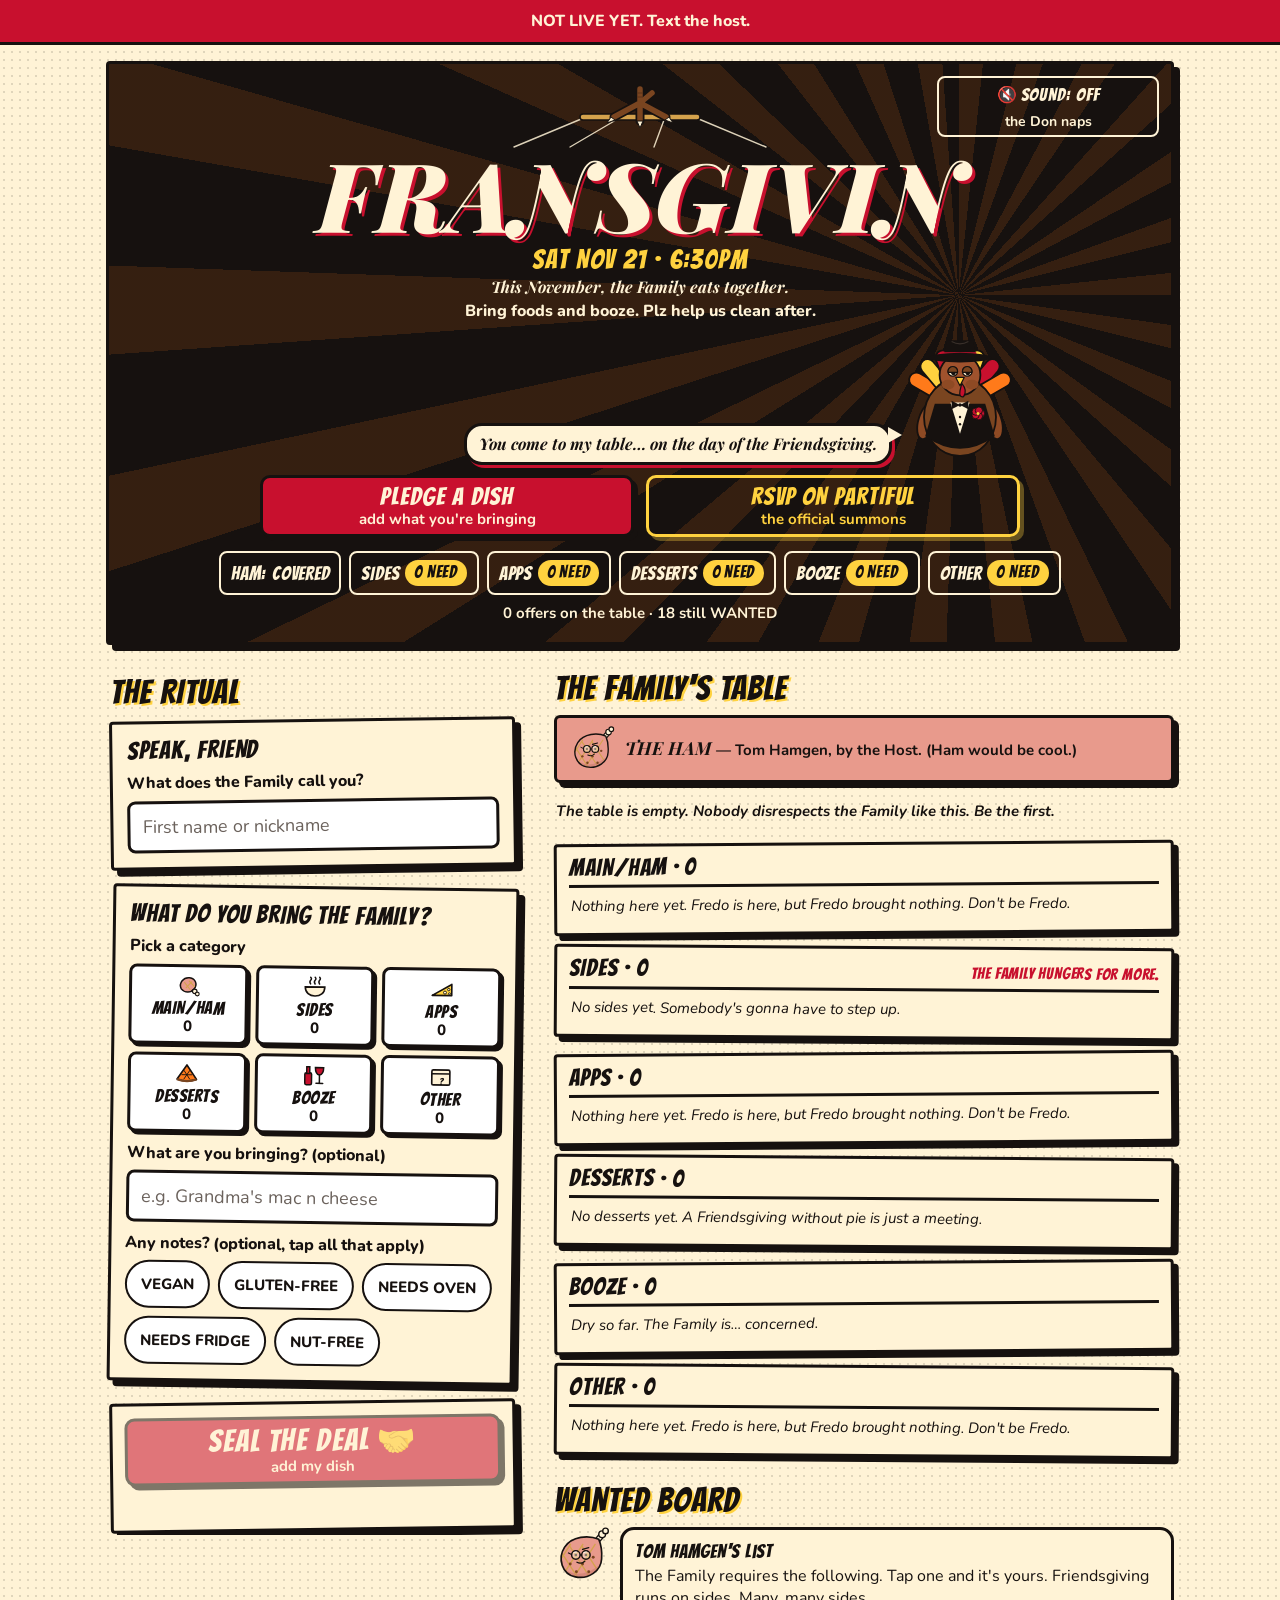
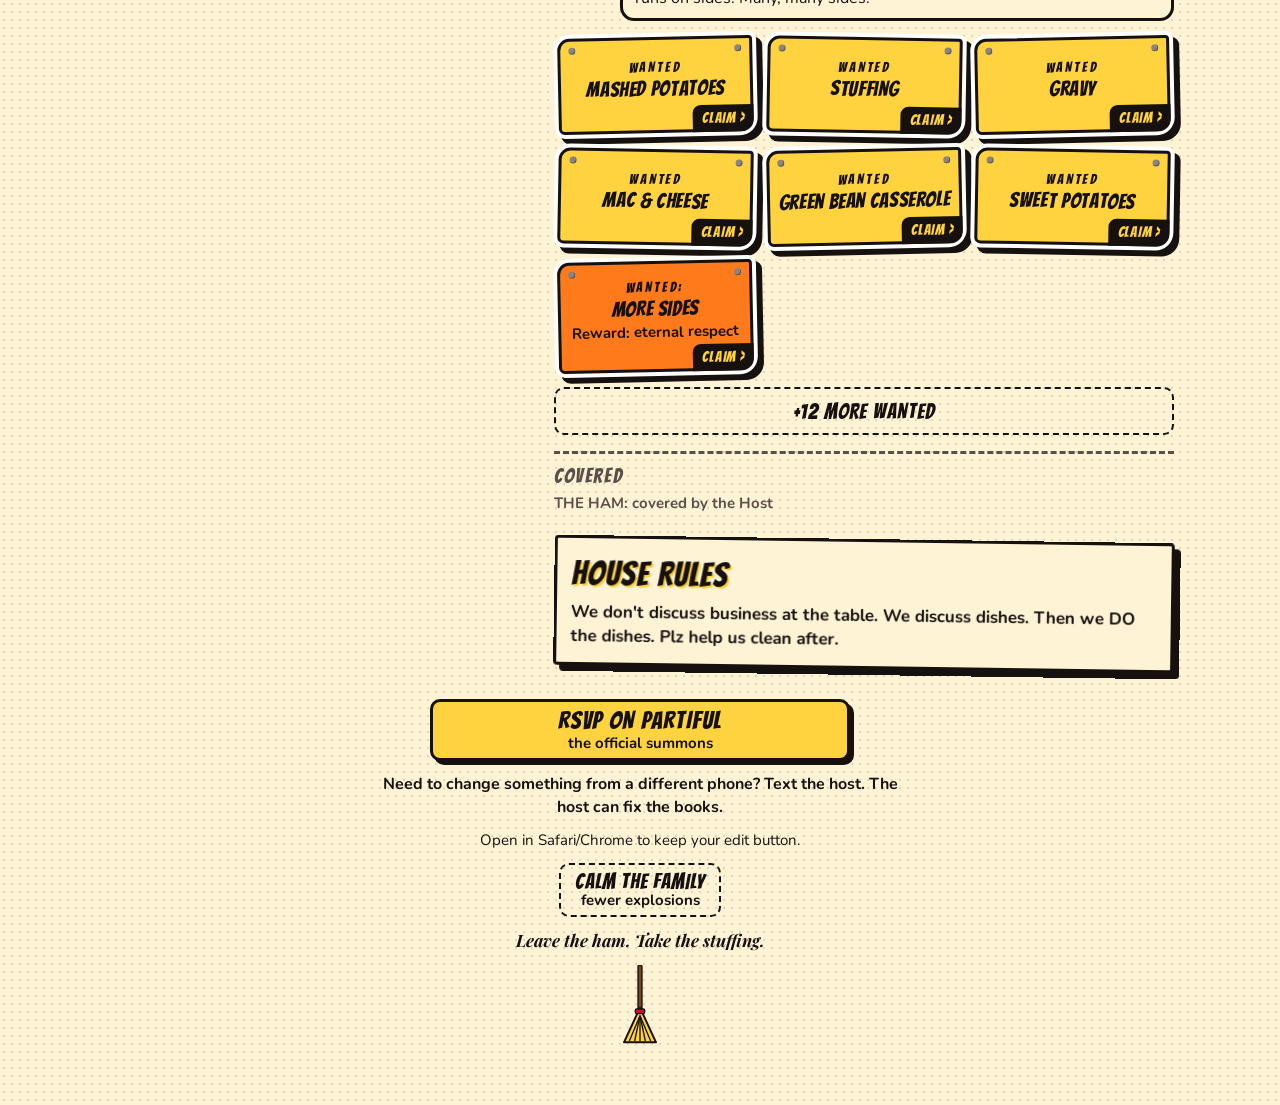
==== index.html @ 54c20922 "Fransgivin potluck sign-up page: first build Single-file Godfather x Thanksgiving dish sign-up, Apps" ====
<!doctype html>
<html lang="en">
<head>
<meta charset="utf-8">
<meta name="viewport" content="width=device-width, initial-scale=1, viewport-fit=cover">
<title>FRANSGIVIN — An Offer You Can't Refuse (Bring Sides)</title>
<meta name="description" content="Sat Nov 21 · 6:30pm. Bring foods and booze. Plz help us clean after.">
<meta name="theme-color" content="#16110F">
<meta name="format-detection" content="telephone=no">
<meta property="og:title" content="FRANSGIVIN: An Offer You Can't Refuse">
<meta property="og:description" content="Sat Nov 21 · 6:30pm. Pledge a dish. Bring sides. The Family is watching.">
<meta property="og:type" content="website">
<link rel="icon" href="data:image/svg+xml,%3Csvg xmlns='http://www.w3.org/2000/svg' viewBox='0 0 100 100'%3E%3Ctext y='.9em' font-size='90'%3E%F0%9F%A6%83%3C/text%3E%3C/svg%3E">
<link rel="stylesheet" href="https://fonts.googleapis.com/css2?family=Bangers&family=Nunito:wght@400;700;800&family=Playfair+Display:ital,wght@1,700;1,900&display=swap">
<style>
:root{
  --ink:#16110F;--cream:#FFF3D6;--kapow:#C8102E;--yolk:#FFD23F;--pumpkin:#FF7A1A;--gravy:#7A4520;--ham:#E89A8C;--white:#FFFFFF;
  --gold:#D4A24C;--covered:#5A504A;
  --f-comic:Bangers,Impact,"Arial Black",sans-serif;
  --f-serif:"Playfair Display",Georgia,"Bodoni 72",Didot,"Times New Roman",serif;
  --f-body:Nunito,system-ui,-apple-system,"Segoe UI",Roboto,sans-serif;
  --bar-h:64px;
  --safe-b:env(safe-area-inset-bottom,0px);
  --safe-t:env(safe-area-inset-top,0px);
}
*,*::before,*::after{box-sizing:border-box}
html{touch-action:manipulation;-webkit-tap-highlight-color:transparent;-webkit-text-size-adjust:100%;text-size-adjust:100%;
  background-color:var(--cream);background-image:radial-gradient(circle,#16110F22 1.2px,transparent 1.5px);background-size:8px 8px}
html.sheet-open{overflow:hidden}
body{margin:0;font-family:var(--f-body);font-size:16px;line-height:1.4;color:var(--ink);
  padding-bottom:calc(var(--bar-h) + var(--safe-b) + 20px);overflow-x:hidden}
button,input{font:inherit;color:inherit}
button{cursor:pointer;-webkit-appearance:none;appearance:none}
a{color:inherit}
h1,h2,h3,p{margin:0}
ul{margin:0;padding:0;list-style:none}
[hidden]{display:none!important}
:focus-visible{outline:3px solid var(--yolk)!important;outline-offset:2px;box-shadow:0 0 0 2px var(--ink)!important}
.vh{position:absolute!important;width:1px;height:1px;overflow:hidden;clip:rect(0 0 0 0);clip-path:inset(50%);white-space:nowrap}

/* ---------- banner / test strip ---------- */
.banner{position:relative;z-index:5;background:var(--kapow);color:var(--cream);font-weight:800;font-size:16px;text-align:center;
  padding:10px 12px;padding-top:calc(10px + var(--safe-t));border-bottom:3px solid var(--ink);display:flex;flex-wrap:wrap;gap:8px;align-items:center;justify-content:center}
.banner-btn{min-height:44px;min-width:88px;padding:0 16px;background:var(--cream);color:var(--ink);border:3px solid var(--ink);border-radius:8px;font-family:var(--f-comic);font-size:20px;letter-spacing:.04em}
.test-strip{font:700 15px/1.3 ui-monospace,Menlo,monospace;padding:8px 12px;background:var(--ink);color:var(--yolk);white-space:pre-wrap}
.test-strip.fail{background:var(--kapow);color:var(--cream)}
.noscript{background:var(--yolk);padding:12px;text-align:center;font-weight:800;border-bottom:3px solid var(--ink)}

/* ---------- layout ---------- */
#stage{display:block;will-change:auto}
.wrap{max-width:1100px;margin:0 auto;padding:12px;display:grid;gap:22px;grid-template-columns:minmax(0,1fr)}
.section{min-width:0}
.sec-title{font-family:var(--f-comic);font-weight:400;font-size:34px;letter-spacing:.03em;line-height:1;margin:4px 0 10px;
  color:var(--ink);text-shadow:2px 2px 0 var(--yolk)}
.panel{background:var(--cream);border:3px solid var(--ink);box-shadow:6px 6px 0 var(--ink);border-radius:4px;padding:14px}
.tilt-l{transform:rotate(-.8deg)}
.tilt-r{transform:rotate(.8deg)}

/* ---------- buttons ---------- */
.btn{display:flex;flex-direction:column;align-items:center;justify-content:center;gap:2px;width:100%;min-height:58px;padding:6px 14px;
  border:3px solid var(--ink);border-radius:10px;box-shadow:4px 4px 0 var(--ink);text-decoration:none;text-align:center;
  transition:transform .08s,box-shadow .08s}
.btn:active{transform:translate(2px,2px);box-shadow:2px 2px 0 var(--ink)}
.btn-main{font-family:var(--f-comic);font-size:25px;letter-spacing:.05em;line-height:1}
.btn-sub{font-family:var(--f-body);font-weight:700;font-size:15px;line-height:1.15}
.btn-kapow{background:var(--kapow);color:var(--cream)}
.btn-yolk{background:var(--yolk);color:var(--ink)}
.btn-yolk-outline{background:transparent;color:var(--yolk);border-color:var(--yolk);box-shadow:4px 4px 0 #FFD23F55}
.btn-ink-outline{background:var(--cream);color:var(--ink)}
.btn[disabled],.btn[aria-disabled="true"]{opacity:.55;cursor:not-allowed}
.btn-56{min-height:56px}
.btn-link{display:inline-flex;flex-direction:column;align-items:center;justify-content:center;min-height:48px;min-width:44px;padding:6px 14px;
  background:transparent;border:2px dashed var(--ink);border-radius:10px;color:var(--ink)}
.btn-link .btn-main{font-size:21px}
.btn-mini{min-height:44px;padding:0 14px;margin-top:8px;background:var(--yolk);color:var(--ink);border:3px solid var(--ink);border-radius:8px;
  font-family:var(--f-comic);font-size:19px;letter-spacing:.04em;box-shadow:3px 3px 0 var(--cream)}

/* ---------- hero ---------- */
.hero{position:relative;color:var(--cream);border:3px solid var(--ink);box-shadow:6px 6px 0 var(--ink);border-radius:4px;padding:14px 14px 12px;
  background:repeating-conic-gradient(from 0deg at 80% 40%,#FF7A1A22 0 6deg,transparent 6deg 14deg),var(--ink);overflow:hidden}
.hero-sound{display:none}
.puppet{height:54px;margin:0 auto -4px;max-width:320px}
.puppet svg{width:100%;height:100%}
.logo{font-family:var(--f-serif);font-style:italic;font-weight:900;font-size:clamp(44px,13vw,96px);line-height:.95;letter-spacing:.01em;color:var(--cream);
  text-align:center;text-shadow:3px 3px 0 var(--kapow)}
.date{font-family:var(--f-comic);color:var(--yolk);font-size:27px;letter-spacing:.06em;text-align:center;margin-top:6px;line-height:1.05}
.tagline{text-align:center;font-family:var(--f-serif);font-style:italic;font-weight:700;font-size:16px;margin-top:2px}
.invite{text-align:center;font-weight:800;font-size:16px;margin-top:2px}
.don-row{display:flex;align-items:flex-end;gap:8px;margin:10px 0 10px}
.bubble-wrap{flex:1;min-width:0;display:flex;flex-direction:column;align-items:flex-start}
.bubble{position:relative;background:var(--cream);color:var(--ink);border:3px solid var(--ink);border-radius:18px;padding:8px 12px;
  font-family:var(--f-serif);font-style:italic;font-weight:700;font-size:16px;line-height:1.25;
  display:-webkit-box;-webkit-line-clamp:4;-webkit-box-orient:vertical;overflow:hidden;overflow-wrap:anywhere;box-shadow:3px 3px 0 var(--kapow)}
.bubble-wrap::after{content:"";position:absolute}
.don-row .bubble-wrap{position:relative;align-items:flex-end}
.don-row .bubble-wrap::after{right:-10px;bottom:22px;width:0;height:0;border-left:14px solid var(--cream);border-top:8px solid transparent;border-bottom:8px solid transparent}
.don-btn{flex:none;width:88px;height:97px;padding:0;background:none;border:0;border-radius:12px}
.don-art,.don-art svg{display:block;width:100%;height:100%}
.don-svg .don-head{transform-box:fill-box;transform-origin:50% 90%}
.don-kiss .don-head{animation:don-nod .8s ease-in-out}
@keyframes don-nod{0%,100%{transform:rotate(0)}30%{transform:rotate(-12deg) translateY(4px)}60%{transform:rotate(6deg)}}
.pending-notice{display:block;width:100%;min-height:44px;margin:0 0 10px;padding:6px 12px;background:var(--yolk);color:var(--ink);border:3px solid var(--kapow);
  border-radius:8px;font-weight:800;font-size:16px}
.ctas{display:grid;gap:12px}
.ledger{margin-top:14px}
.ledger-list{display:flex;flex-wrap:wrap;gap:8px}
.ledger-btn{min-height:44px;padding:4px 10px;background:transparent;color:var(--cream);border:2px solid var(--cream);border-radius:8px;
  font-family:var(--f-comic);font-size:19px;letter-spacing:.04em;display:inline-flex;align-items:center;gap:6px}
.lg-n.need{background:var(--yolk);color:var(--ink);border-radius:999px;padding:1px 9px;font-size:17px}
.ledger-sum{margin-top:8px;font-weight:700;font-size:15px;color:var(--cream)}

/* ---------- table ---------- */
.ham-card{display:flex;align-items:center;gap:10px;width:100%;min-height:64px;text-align:left;padding:8px 12px;background:var(--ham);color:var(--ink);
  border:3px solid var(--ink);border-radius:6px;box-shadow:5px 5px 0 var(--ink);overflow-wrap:anywhere}
.ham-art{flex:none;width:46px;height:46px}
.ham-art svg{width:100%;height:100%}
.ham-card .dish{font-family:var(--f-serif);font-style:italic;font-weight:700;font-size:18px}
.ham-card .meta{font-size:15px;font-weight:700}
.loading{margin-top:12px}
.loading-line{font-weight:700;font-size:15px;margin-top:6px}
.skel{height:26px;margin:8px 0;border-radius:6px;background:linear-gradient(90deg,#16110F14 0,#16110F26 50%,#16110F14 100%);background-size:200% 100%;animation:skel 1.2s linear infinite}
@keyframes skel{to{background-position:-200% 0}}
.empty{font-size:15px;font-style:italic;padding:6px 2px;color:var(--ink)}
.empty-all{margin-top:12px;font-weight:700}
.cat-panels{display:grid;gap:12px;margin-top:14px}
.cat-panel{background:var(--cream);border:3px solid var(--ink);border-radius:4px;box-shadow:5px 5px 0 var(--ink);padding:8px 12px 10px;scroll-margin-top:12px}
.cat-panel:nth-child(odd){transform:rotate(-.4deg)}
.cat-panel:nth-child(even){transform:rotate(.4deg)}
.cat-head{display:flex;flex-wrap:wrap;align-items:baseline;justify-content:space-between;gap:4px 10px;border-bottom:3px solid var(--ink);padding-bottom:4px;margin-bottom:2px}
.cat-h{font-family:var(--f-comic);font-weight:400;font-size:24px;letter-spacing:.04em;line-height:1.1}
.cat-status{font-family:var(--f-comic);font-size:16px;letter-spacing:.05em;color:var(--kapow)}
.cat-status.ok{color:var(--ink)}
.cards{display:block}
.card{position:relative;padding:8px 4px 8px 4px;border-bottom:2px dashed #16110F40;overflow-wrap:anywhere;word-break:normal;scroll-margin:90px 0}
.card:last-child{border-bottom:0}
.card-line{line-height:1.35}
.card .dish{font-family:var(--f-serif);font-style:italic;font-weight:700;font-size:18px}
.card .meta{font-size:15px}
.card .mys-ic{display:inline-block;vertical-align:-5px;margin-right:4px;width:22px;height:22px}
.card .mys-ic svg{width:100%;height:100%}
.tag{display:inline-block;vertical-align:2px;margin-left:6px;padding:1px 7px;border-radius:5px;font-family:var(--f-comic);font-size:15px;letter-spacing:.05em;line-height:1.3;white-space:nowrap}
.tag-yours{background:var(--ink);color:var(--yolk)}
.tag-yours svg{vertical-align:-3px;margin-right:3px}
.tag-new{background:var(--kapow);color:var(--cream);transform:rotate(-4deg)}
.tag-state{border:2px solid var(--ink);background:var(--cream);color:var(--ink)}
.tag-books{border:2px solid var(--kapow);color:var(--kapow);background:var(--cream);transform:rotate(-3deg)}
.tag-books.thunk{animation:thunk .45s cubic-bezier(.2,1.6,.4,1)}
@keyframes thunk{0%{transform:scale(2.4) rotate(-14deg);opacity:0}100%{transform:scale(1) rotate(-3deg);opacity:1}}
.tag-phone{background:var(--yolk);color:var(--ink)}
.card.mine{background:linear-gradient(90deg,#FFD23F33,transparent 70%)}
.card.pending{outline:3px dotted var(--ink);outline-offset:-2px;animation:pend 1.2s ease-in-out infinite}
@keyframes pend{50%{opacity:.6}}
.card.failed{outline:3px dashed var(--kapow);outline-offset:-2px;background:#C8102E10}
.card-err{font-size:15px;font-weight:700;color:var(--kapow);margin-top:4px}
.card-actions{display:flex;flex-wrap:wrap;gap:8px;margin-top:6px}
.act{min-height:44px;min-width:44px;padding:0 14px;border:2px solid var(--ink);border-radius:8px;background:var(--cream);color:var(--ink);
  font-family:var(--f-comic);font-size:19px;letter-spacing:.04em}
.act-yes,.act-retry{background:var(--kapow);color:var(--cream)}
.card.fresh{animation:fresh 2.6s ease-out}
@keyframes fresh{0%,40%{background-color:var(--yolk)}100%{background-color:transparent}}
.card.fresh.card-new{animation:fresh 2.6s ease-out,card-in .45s ease-out}
.card.hl-ring{box-shadow:0 0 0 4px var(--yolk),0 0 0 6px var(--ink)}
.card.card-new{animation:card-in .45s ease-out}
@keyframes card-in{from{transform:translateY(-14px);opacity:0}to{transform:none;opacity:1}}
.card.leaving{pointer-events:none}
.card.fade-out{transition:opacity .3s;opacity:0}
.seal-slot{position:absolute;right:4px;top:4px;width:38px;height:38px;pointer-events:none}
.seal-slot:empty{display:none}
.seal-slot svg{width:100%;height:100%}
.seal-slam{animation:seal-slam .5s cubic-bezier(.3,1.5,.5,1) both}
@keyframes seal-slam{0%{transform:scale(3) rotate(-30deg);opacity:0}60%{opacity:1}100%{transform:scale(1) rotate(-8deg);opacity:1}}
.seal-fade{animation:fade-in .3s ease-out both;transform:rotate(-8deg)}
@keyframes fade-in{from{opacity:0}to{opacity:1}}
.card.has-seal .card-line{padding-right:40px}

/* ---------- wanted ---------- */
.hamgen-row{display:flex;gap:10px;align-items:flex-start}
.hamgen-art{flex:none;width:56px;height:56px}
.hamgen-art svg{width:100%;height:100%}
.blurb{font-size:16px;background:var(--cream);border:3px solid var(--ink);border-radius:14px;padding:8px 12px}
.blurb-who{display:block;font-family:var(--f-comic);font-size:19px;letter-spacing:.04em}
.all-filled{margin-top:12px;font-weight:800;font-size:16px;background:var(--yolk);border:3px solid var(--ink);padding:8px 12px;border-radius:8px}
.posters{display:grid;grid-template-columns:repeat(auto-fill,minmax(148px,1fr));gap:16px 14px;margin-top:16px;padding:0 4px}
.poster{position:relative;display:flex;flex-direction:column;align-items:center;justify-content:center;width:100%;min-height:96px;padding:14px 8px 26px;
  background:var(--yolk);color:var(--ink);border:3px solid var(--ink);border-radius:12px 4px 14px 6px;
  box-shadow:0 0 0 4px var(--white),6px 6px 0 4px var(--ink);text-align:center;overflow-wrap:anywhere}
.posters li:nth-child(odd) .poster{transform:rotate(-1.2deg)}
.posters li:nth-child(even) .poster{transform:rotate(1deg)}
.poster::before,.poster::after{content:"";position:absolute;top:6px;width:7px;height:7px;border-radius:50%;background:#8a8580;box-shadow:inset -1px -1px 0 #00000055}
.poster::before{left:8px}
.poster::after{right:8px}
.poster:active{transform:translate(2px,2px)!important}
.poster-more{background:var(--pumpkin)}
.p-w{font-family:var(--f-comic);font-size:14px;letter-spacing:.2em}
.p-name{font-family:var(--f-comic);font-size:21px;letter-spacing:.03em;line-height:1.05}
.p-reward{font-size:15px;font-weight:700;margin-top:2px}
.p-prog{font-weight:800;font-size:15px}
.p-claim{position:absolute;right:-3px;bottom:-3px;background:var(--ink);color:var(--yolk);font-family:var(--f-comic);font-size:15px;letter-spacing:.05em;
  padding:3px 9px;border-radius:8px 0 12px 0}
.more-wanted{margin-top:16px;width:100%}
.more-wanted{font-family:var(--f-comic);font-size:21px;letter-spacing:.05em}
.covered{margin-top:16px;border-top:3px dashed var(--covered);padding-top:8px}
.covered-h{font-family:var(--f-comic);font-weight:400;font-size:20px;letter-spacing:.08em;color:var(--covered)}
.covered-list li{color:var(--covered);font-size:15px;font-weight:700;padding:3px 0;overflow-wrap:anywhere}
.covered-list s{font-family:var(--f-comic);font-weight:400;font-size:17px;letter-spacing:.04em}

/* ---------- ritual ---------- */
.ritual{scroll-margin-top:10px}
.ritual form{display:grid;gap:18px}
.panel-title{font-family:var(--f-comic);font-weight:400;font-size:25px;letter-spacing:.04em;line-height:1.05;margin-bottom:8px}
.lbl{display:block;font-weight:800;font-size:16px;margin:10px 0 6px}
.panel-title+.lbl{margin-top:0}
.field{display:block;width:100%;height:52px;padding:0 12px;font-size:18px;font-family:var(--f-body);background:var(--white);color:var(--ink);
  border:3px solid var(--ink);border-radius:8px;-webkit-appearance:none;appearance:none}
.field::placeholder{color:#6b625c}
.cats{display:grid;grid-template-columns:repeat(3,minmax(0,1fr));gap:8px;border-radius:8px}
.cats.pulse{animation:pulse-ring .7s ease-out}
@keyframes pulse-ring{0%{box-shadow:0 0 0 0 var(--yolk)}50%{box-shadow:0 0 0 8px var(--yolk)}100%{box-shadow:0 0 0 0 transparent}}
.cats.need{box-shadow:0 0 0 4px var(--yolk)}
.cat{display:flex;flex-direction:column;align-items:center;justify-content:center;gap:2px;min-height:80px;min-width:0;padding:6px 2px;background:var(--white);
  border:3px solid var(--ink);border-radius:8px;box-shadow:3px 3px 0 var(--ink);color:var(--ink)}
.cat-ic svg{display:block}
.cat-name{font-family:var(--f-comic);font-size:18px;letter-spacing:.03em;line-height:1}
.cat-count{font-weight:800;font-size:15px;line-height:1}
.cat[aria-pressed="true"]{background:var(--ink);color:var(--yolk);box-shadow:3px 3px 0 var(--kapow)}
.fx-squash{animation:squash .4s ease-out}
@keyframes squash{0%{transform:scaleY(1)}30%{transform:scaleY(.8) scaleX(1.06)}65%{transform:scaleY(1.05)}100%{transform:none}}
.fx-flash{background:var(--yolk)!important;color:var(--ink)!important}
.ham-note{margin-top:8px;font-family:var(--f-serif);font-style:italic;font-weight:700;font-size:16px;background:var(--ham);border:2px solid var(--ink);border-radius:8px;padding:6px 10px}
.chips{display:flex;flex-wrap:wrap;gap:8px}
.chip{min-height:48px;padding:0 14px;background:var(--white);color:var(--ink);border:2px solid var(--ink);border-radius:999px;font-weight:800;font-size:15px}
.chip[aria-pressed="true"]{background:var(--yolk);box-shadow:inset 0 0 0 2px var(--ink)}
.chip[aria-pressed="true"]::before{content:"✓ "}
.dup-strip{margin-top:8px;background:var(--yolk);border:3px solid var(--ink);border-radius:8px;padding:8px 10px;font-size:15px;font-weight:700;overflow-wrap:anywhere}
.dup-strip .chips{margin-top:6px}
.dup-strip .chip{background:var(--cream)}
.hp{position:absolute;left:-10000px;top:auto;width:1px;height:1px;overflow:hidden;opacity:0}
.seal-panel{padding:12px}
.btn-seal{min-height:64px}
.btn-seal .btn-main{font-size:31px}
.btn-seal.wobble{animation:wobble .45s ease-in-out}
@keyframes wobble{0%,100%{transform:none}20%{transform:translateX(-8px) rotate(-2deg)}40%{transform:translateX(7px) rotate(2deg)}60%{transform:translateX(-5px)}80%{transform:translateX(3px)}}
.status{min-height:22px;margin-top:10px;font-weight:800;font-size:16px;overflow-wrap:anywhere}
.ritual.yoinked .panel{box-shadow:0 0 0 4px var(--yolk),6px 6px 0 var(--ink)}

/* ---------- rules / footer ---------- */
.rules p{font-size:17px;font-weight:700}
.foot{display:grid;gap:12px;justify-items:center;text-align:center;padding:8px 0 20px}
.foot .btn{max-width:420px}
.foot-line{font-size:16px;font-weight:700;max-width:520px}
.foot-small{font-size:15px}
.calm-btn[aria-pressed="true"]{background:var(--ink);color:var(--yolk);border-style:solid}
.foot-joke{font-family:var(--f-serif);font-style:italic;font-weight:700;font-size:17px;max-width:520px}
.broom-art{width:40px;height:80px;display:block}
.broom-art svg{width:100%;height:100%}

/* ---------- bottom bar + sound toggle ---------- */
.bar{position:fixed;left:0;right:0;bottom:0;z-index:40;height:calc(var(--bar-h) + var(--safe-b));padding:8px 12px calc(8px + var(--safe-b));
  background:var(--ink);display:flex;gap:8px;align-items:stretch;border-top:3px solid var(--yolk);transition:transform .2s ease-out}
.bar.off,body.typing .bar{transform:translateY(110%)}
.bar-pledge{flex:1;min-height:48px;padding:2px 10px;box-shadow:none;border-color:var(--cream)}
.bar-pledge .btn-main{font-size:21px}
.bar-pledge .btn-sub{font-size:13px}
.snd{display:inline-flex;align-items:center;justify-content:center;gap:4px;border:2px solid var(--cream);background:transparent;color:var(--cream);border-radius:8px}
.snd[aria-pressed="true"]{background:var(--yolk);color:var(--ink);border-color:var(--yolk)}
.snd-bar{flex:none;width:56px;min-height:48px;flex-direction:column;gap:0;padding:0}
.snd-bar .snd-ic{font-size:19px;line-height:1}
.snd-bar .snd-short{font-family:var(--f-comic);font-size:15px;letter-spacing:.05em;line-height:1}
.snd-bar .snd-text,.snd-bar .snd-sub{position:absolute;width:1px;height:1px;overflow:hidden;clip:rect(0 0 0 0);clip-path:inset(50%);white-space:nowrap}
.snd-hero{min-height:44px;padding:4px 12px;flex-wrap:wrap;max-width:240px}
.snd-hero .snd-text{font-family:var(--f-comic);font-size:18px;letter-spacing:.05em}
.snd-hero .snd-sub{font-size:14px;font-weight:700;flex-basis:100%;text-align:center}
.snd-hero .snd-sub:empty{display:none}
.snd-hero .snd-short{display:none}

/* ---------- toasts ---------- */
.toasts{position:fixed;left:12px;right:12px;bottom:calc(var(--bar-h) + var(--safe-b) + 10px);z-index:70;display:flex;flex-direction:column;gap:8px;align-items:center;pointer-events:none}
body.bar-hidden .toasts{bottom:calc(14px + var(--safe-b))}
body.typing .toasts{bottom:auto;top:calc(10px + var(--safe-t))}
.toast{pointer-events:auto;max-width:520px;width:100%;display:flex;align-items:center;gap:10px;background:var(--ink);color:var(--cream);border:3px solid var(--yolk);
  border-radius:10px;padding:10px 12px;font-weight:700;font-size:16px;box-shadow:4px 4px 0 var(--kapow);overflow-wrap:anywhere;animation:toast-in .25s ease-out}
.toast-err{background:var(--kapow);border-color:var(--ink);box-shadow:4px 4px 0 var(--ink)}
.toast-msg{flex:1;min-width:0}
.toast-act{flex:none;min-height:44px;min-width:64px;padding:0 12px;background:var(--yolk);color:var(--ink);border:2px solid var(--ink);border-radius:8px;font-family:var(--f-comic);font-size:19px;letter-spacing:.05em}
.toast.out{opacity:0;transition:opacity .3s}
@keyframes toast-in{from{transform:translateY(12px);opacity:0}to{transform:none;opacity:1}}

/* ---------- sheet ---------- */
.sheet-wrap{position:fixed;inset:0;z-index:80}
.sheet-backdrop{position:absolute;inset:0;background:#16110FB3}
.sheet{position:absolute;left:0;right:0;bottom:0;max-height:88vh;overflow:auto;background:var(--cream);border-top:4px solid var(--ink);border-radius:18px 18px 0 0;
  padding:14px 14px calc(16px + var(--safe-b));box-shadow:0 -6px 0 var(--yolk);animation:sheet-up .25s ease-out;max-width:640px;margin:0 auto}
@keyframes sheet-up{from{transform:translateY(40px);opacity:.4}to{transform:none;opacity:1}}
.sheet-top{display:flex;gap:10px;align-items:center}
.spuds-art{flex:none;width:72px;height:72px}
.spuds-art svg{width:100%;height:100%}
.sheet-title{font-family:var(--f-serif);font-style:italic;font-weight:700;font-size:19px;line-height:1.25;overflow-wrap:anywhere}
.sheet-title:focus{outline:none}
.sheet-rows{margin:10px 0;border:3px solid var(--ink);border-radius:8px;background:var(--white);padding:6px 10px}
.sheet-rows li{font-size:16px;padding:3px 0;overflow-wrap:anywhere}
.sheet-rows .dish{font-family:var(--f-serif);font-style:italic;font-weight:700}
.sheet-chips{margin:4px 0 12px}
.sheet-chips-lbl{flex-basis:100%;font-weight:800;font-size:15px}
.sheet-chips .chip{background:var(--yolk)}
.sheet-btns{display:grid;gap:10px}

/* ---------- fx ---------- */
.fx-canvas{position:fixed;left:0;top:0;width:100vw;height:100vh;pointer-events:none;z-index:60}
.fx-layer{position:fixed;inset:0;pointer-events:none;z-index:61;overflow:hidden}
.fx-sticker{position:absolute;pointer-events:none}
.fx-sticker svg{width:100%;height:100%;display:block;overflow:visible}
.fx-word{position:absolute;transform:translate(-50%,-100%);font-family:var(--f-comic);font-size:28px;letter-spacing:.05em;color:var(--yolk);white-space:nowrap;
  text-shadow:-2px -2px 0 var(--ink),2px -2px 0 var(--ink),-2px 2px 0 var(--ink),2px 2px 0 var(--ink),4px 4px 0 var(--kapow);pointer-events:none}
.fx-pop{animation:fx-pop 1.2s cubic-bezier(.2,1.4,.4,1) forwards}
@keyframes fx-pop{0%{transform:scale(.2) rotate(-20deg);opacity:0}25%{transform:scale(1.15) rotate(4deg);opacity:1}40%{transform:scale(1) rotate(0)}80%{opacity:1}100%{transform:scale(1.05);opacity:0}}
.fx-rise{animation:fx-rise .7s ease-out forwards}
@keyframes fx-rise{0%{transform:translate(-50%,-100%) scale(.6);opacity:0}25%{opacity:1;transform:translate(-50%,-110%) scale(1.1)}100%{transform:translate(-50%,-260%) scale(1);opacity:0}}
.fx-static{animation:none;opacity:1}
.fx-splat{animation:fx-splat .8s ease-out forwards}
@keyframes fx-splat{0%{transform:scale(.3);opacity:1}25%{transform:scale(1.08)}35%{transform:scale(1)}75%{opacity:1}100%{opacity:0;transform:scale(1) translateY(6px)}}
.fx-deflate{animation:fx-deflate .85s ease-in forwards}
@keyframes fx-deflate{0%{transform:scale(1)}20%{transform:scale(1.1,.9)}40%{transform:scale(.8,1.05)}60%{transform:scale(.7,.55) rotate(-6deg)}80%{transform:scale(.45) rotate(8deg);opacity:1}100%{transform:scale(.3) rotate(0);opacity:0}}
.fx-deflated{opacity:.85;filter:grayscale(.6)}
/* builder 2 effects (#1 #3 #4 #6 #7 #9 #11 #12): elements are placed once, then moved by transform/opacity only */
.logo{position:relative}
.fx-shine{position:absolute;left:0;top:0;bottom:0;overflow:hidden;pointer-events:none;
  -webkit-mask-image:linear-gradient(90deg,transparent,#000 35%,#000 65%,transparent);mask-image:linear-gradient(90deg,transparent,#000 35%,#000 65%,transparent)}
.fx-shine-txt{position:absolute;left:0;top:0;white-space:nowrap;text-align:center;color:var(--white);text-shadow:none;opacity:.9}
.fx-layer>div{position:absolute}
.fx-cap{transform:translate(-50%,-50%);width:max-content;max-width:min(92vw,520px)}
.fx-cap-in{display:block;font-family:var(--f-comic);font-size:30px;letter-spacing:.04em;line-height:1.05;text-align:center;color:var(--ink);
  background:var(--yolk);border:3px solid var(--ink);border-radius:8px;padding:6px 12px;box-shadow:4px 4px 0 var(--kapow);overflow-wrap:anywhere}
.fx-cap-word .fx-cap-in{background:none;border:0;box-shadow:none;padding:0;color:var(--yolk);font-size:30px;
  text-shadow:-2px -2px 0 var(--ink),2px -2px 0 var(--ink),-2px 2px 0 var(--ink),2px 2px 0 var(--ink),4px 4px 0 var(--kapow)}
.fx-strut{left:0!important;top:auto!important;bottom:calc(10px + var(--safe-b));width:120px;height:132px}
.fx-strut-bob,.fx-strut-bob svg,.fx-peek svg,.fx-don-fly svg,.fx-broom svg,.fx-cool-don svg,.fx-sign-don svg{display:block;width:100%;height:100%}
.fx-peek{top:auto!important;bottom:calc(6px + var(--safe-b))}
.fx-cool,.fx-sign-wrap{left:50%!important;top:auto!important;bottom:calc(14px + var(--safe-b));transform:translateX(-50%);display:flex;align-items:flex-end;gap:6px;width:max-content;max-width:94vw}
.fx-cool .fx-cap-in{font-size:24px;max-width:240px}
.fx-cool-don,.fx-sign-don{flex:none;display:block;width:88px;height:97px}
.fx-sign-wrap{left:0!important;transform:none;align-items:center}
.fx-sign-don{margin-left:-22px}
.fx-sign{display:block;max-width:210px;font-family:var(--f-comic);font-size:22px;letter-spacing:.04em;line-height:1.1;color:var(--ink);background:var(--cream);
  border:3px solid var(--ink);border-radius:4px;padding:8px 10px;box-shadow:4px 4px 0 var(--gravy);transform:rotate(-4deg)}
.fx-flare{border:4px solid var(--gold);border-radius:50%;box-shadow:0 0 0 3px #FFD23F66}
.fx-yoink{position:absolute!important;margin:0;pointer-events:none;transform-origin:0 0}
.fx-don-fly{transform-origin:50% 50%}
.fx-ticker{left:0!important;right:0;top:0!important;padding:calc(10px + var(--safe-t)) 12px 10px;background:var(--kapow);color:var(--cream);
  border-bottom:3px solid var(--ink);box-shadow:0 4px 0 var(--ink);font-family:var(--f-comic);font-size:21px;letter-spacing:.04em;line-height:1.2;
  white-space:nowrap;overflow:hidden;text-overflow:ellipsis}
.fx-ticker-lab{background:var(--yolk);color:var(--ink);padding:0 6px;border-radius:3px;margin-right:4px}

/* ---------- reduced mode: kill motion except elements marked r-ok ---------- */
html.reduced *:not(.r-ok),html.reduced *:not(.r-ok)::before,html.reduced *:not(.r-ok)::after{animation-duration:.001ms!important;animation-iteration-count:1!important;transition-duration:.001ms!important;scroll-behavior:auto!important}
html.reduced .card.pending{animation:none!important}
html.reduced .card.fresh{animation:none!important;box-shadow:0 0 0 4px var(--yolk),0 0 0 6px var(--ink)}
html.reduced .skel{animation:none!important}
@media (prefers-reduced-motion:reduce){
  *,*::before,*::after{scroll-behavior:auto!important}
  .skel,.card.pending{animation:none!important}
}

/* ---------- small heights: hide the puppet hand so the hero fits ---------- */
@media (max-height:700px){.puppet{display:none}}
@media (max-width:360px){.btn-main{font-size:22px}.cat-name{font-size:16px}}

/* ---------- desktop ---------- */
@media (min-width:900px){
  body{padding-bottom:24px}
  .bar{display:none}
  .toasts{left:auto;right:16px;bottom:16px;width:420px}
  body.typing .toasts{top:auto;bottom:16px}
  .wrap{grid-template-columns:420px minmax(0,1fr);grid-template-areas:"hero hero" "ritual table" "ritual wanted" "ritual rules" "foot foot";align-items:start;column-gap:28px;padding:16px}
  .hero{grid-area:hero;padding:18px 24px}
  .table-sec{grid-area:table}
  .wanted-sec{grid-area:wanted}
  .rules{grid-area:rules}
  .foot{grid-area:foot}
  .ritual{grid-area:ritual;grid-row:2 / span 3;position:sticky;top:16px;max-height:calc(100vh - 32px);max-height:calc(100dvh - 32px);overflow:auto;padding:4px 10px 10px 4px}
  .hero-sound{display:block;position:absolute;top:12px;right:12px;z-index:2}
  .don-btn{width:120px;height:132px}
  .ctas{grid-template-columns:1fr 1fr;max-width:760px;margin:0 auto}
  .don-row{max-width:760px;margin-left:auto;margin-right:auto}
  .ledger-list{justify-content:center}
  .ledger-sum{text-align:center}
  .puppet{height:70px}
}
</style>
</head>
<body>
<canvas id="fx" class="fx-canvas" aria-hidden="true"></canvas>
<div id="banner" class="banner" role="status" hidden><span id="bannerText"></span> <button type="button" id="bannerRetry" class="banner-btn" hidden>RETRY</button></div>
<div id="testStrip" class="test-strip" role="status" hidden></div>
<noscript><p class="noscript">The Family's ledger needs JavaScript to take offers. Text the host what you're bringing.</p></noscript>
<main id="stage">
<div class="wrap">

<header id="hero" class="hero">
  <div class="hero-sound">
    <button type="button" class="snd snd-hero js-sound" aria-pressed="false"><span class="snd-ic" aria-hidden="true">🔇</span> <span class="snd-text">SOUND: OFF</span><span class="snd-sub">the Don naps</span></button>
  </div>
  <div class="puppet" id="puppetArt" aria-hidden="true"></div>
  <h1 class="logo">FRANSGIVIN</h1>
  <p class="date">SAT NOV 21 · 6:30PM</p>
  <p class="tagline">This November, the Family eats together.</p>
  <p class="invite">Bring foods and booze. Plz help us clean after.</p>
  <div class="don-row">
    <div class="bubble-wrap">
      <p id="donBubble" class="bubble" aria-live="polite">You come to my table… on the day of the Friendsgiving.</p>
      <button type="button" id="seeMine" class="btn-mini" hidden>SEE MY DISH</button>
    </div>
    <button type="button" id="donBtn" class="don-btn" aria-label="Poke the Don"><span id="donArt" class="don-art" aria-hidden="true"></span></button>
  </div>
  <button type="button" id="pendingNotice" class="pending-notice" hidden></button>
  <div class="ctas">
    <a href="#ritual" class="btn btn-kapow js-pledge"><span class="btn-main">PLEDGE A DISH</span><span class="btn-sub">add what you're bringing</span></a>
    <a href="https://partiful.com/e/LpbfENX8UetYLqdel5bw" target="_blank" rel="noopener" class="btn btn-yolk-outline"><span class="btn-main">RSVP ON PARTIFUL</span><span class="btn-sub">the official summons</span></a>
  </div>
  <nav class="ledger" aria-label="The Ledger">
    <ul id="ledger" class="ledger-list">
      <li><button type="button" class="ledger-btn" data-cat="Main/Ham"><span class="lg-name">HAM:</span> <span class="lg-n">COVERED</span></button></li>
      <li><button type="button" class="ledger-btn" data-cat="Sides"><span class="lg-name">SIDES</span> <span class="lg-n">0</span></button></li>
      <li><button type="button" class="ledger-btn" data-cat="Apps"><span class="lg-name">APPS</span> <span class="lg-n">0</span></button></li>
      <li><button type="button" class="ledger-btn" data-cat="Desserts"><span class="lg-name">DESSERTS</span> <span class="lg-n">0</span></button></li>
      <li><button type="button" class="ledger-btn" data-cat="Booze"><span class="lg-name">BOOZE</span> <span class="lg-n">0</span></button></li>
      <li><button type="button" class="ledger-btn" data-cat="Other"><span class="lg-name">OTHER</span> <span class="lg-n">0</span></button></li>
    </ul>
  </nav>
  <p id="ledgerSum" class="ledger-sum">0 offers on the table · 18 still WANTED</p>
</header>

<section id="table" class="section table-sec" aria-labelledby="tableTitle">
  <h2 id="tableTitle" class="sec-title">THE FAMILY'S TABLE</h2>
  <button type="button" id="hamCard" class="ham-card" aria-label="The Host's ham">
    <span id="hamArt" class="ham-art" aria-hidden="true"></span>
    <span class="ham-text"><span class="dish">THE HAM</span> <span class="meta">— Tom Hamgen, by the Host. (Ham would be cool.)</span></span>
  </button>
  <div id="tableLoading" class="loading">
    <ul class="cards"><li class="skel"></li><li class="skel"></li><li class="skel"></li></ul>
    <p class="loading-line">Consulting the Family ledger…</p>
  </div>
  <p id="tableEmpty" class="empty empty-all" hidden>The table is empty. Nobody disrespects the Family like this. Be the first.</p>
  <div id="catPanels" class="cat-panels">
    <section class="cat-panel" id="cat-main" data-cat="Main/Ham"><div class="cat-head"><h3 class="cat-h">MAIN/HAM · <span class="cat-n">0</span></h3><p class="cat-status"></p></div><ul class="cards"></ul><p class="empty">Nothing here yet. Fredo is here, but Fredo brought nothing. Don't be Fredo.</p></section>
    <section class="cat-panel" id="cat-sides" data-cat="Sides"><div class="cat-head"><h3 class="cat-h">SIDES · <span class="cat-n">0</span></h3><p class="cat-status">THE FAMILY HUNGERS FOR MORE.</p></div><ul class="cards"></ul><p class="empty">No sides yet. Somebody's gonna have to step up.</p></section>
    <section class="cat-panel" id="cat-apps" data-cat="Apps"><div class="cat-head"><h3 class="cat-h">APPS · <span class="cat-n">0</span></h3><p class="cat-status"></p></div><ul class="cards"></ul><p class="empty">Nothing here yet. Fredo is here, but Fredo brought nothing. Don't be Fredo.</p></section>
    <section class="cat-panel" id="cat-desserts" data-cat="Desserts"><div class="cat-head"><h3 class="cat-h">DESSERTS · <span class="cat-n">0</span></h3><p class="cat-status"></p></div><ul class="cards"></ul><p class="empty">No desserts yet. A Friendsgiving without pie is just a meeting.</p></section>
    <section class="cat-panel" id="cat-booze" data-cat="Booze"><div class="cat-head"><h3 class="cat-h">BOOZE · <span class="cat-n">0</span></h3><p class="cat-status"></p></div><ul class="cards"></ul><p class="empty">Dry so far. The Family is… concerned.</p></section>
    <section class="cat-panel" id="cat-other" data-cat="Other"><div class="cat-head"><h3 class="cat-h">OTHER · <span class="cat-n">0</span></h3><p class="cat-status"></p></div><ul class="cards"></ul><p class="empty">Nothing here yet. Fredo is here, but Fredo brought nothing. Don't be Fredo.</p></section>
  </div>
</section>

<section id="wanted" class="section wanted-sec" aria-labelledby="wantedTitle">
  <h2 id="wantedTitle" class="sec-title">WANTED BOARD</h2>
  <div class="hamgen-row">
    <span id="hamgenArt" class="hamgen-art" aria-hidden="true"></span>
    <p class="blurb"><span class="blurb-who">Tom Hamgen's List</span> The Family requires the following. Tap one and it's yours. Friendsgiving runs on sides. Many, many sides.</p>
  </div>
  <p id="allFilled" class="all-filled" hidden>All filled. More sides anyway. Sides are love.</p>
  <ul id="posters" class="posters">
    <li><button type="button" class="poster" data-idx="0"><span class="p-w">WANTED</span><span class="p-name">Mashed Potatoes</span><span class="p-claim">CLAIM ›</span></button></li>
    <li><button type="button" class="poster" data-idx="1"><span class="p-w">WANTED</span><span class="p-name">Stuffing</span><span class="p-claim">CLAIM ›</span></button></li>
    <li><button type="button" class="poster" data-idx="2"><span class="p-w">WANTED</span><span class="p-name">Gravy</span><span class="p-claim">CLAIM ›</span></button></li>
    <li><button type="button" class="poster" data-idx="3"><span class="p-w">WANTED</span><span class="p-name">Mac &amp; Cheese</span><span class="p-claim">CLAIM ›</span></button></li>
    <li><button type="button" class="poster" data-idx="4"><span class="p-w">WANTED</span><span class="p-name">Green Bean Casserole</span><span class="p-claim">CLAIM ›</span></button></li>
    <li><button type="button" class="poster" data-idx="5"><span class="p-w">WANTED</span><span class="p-name">Sweet Potatoes</span><span class="p-claim">CLAIM ›</span></button></li>
    <li><button type="button" class="poster poster-more" data-idx="more"><span class="p-w">WANTED:</span><span class="p-name">MORE SIDES</span><span class="p-reward">Reward: eternal respect</span><span class="p-claim">CLAIM ›</span></button></li>
  </ul>
  <button type="button" id="moreWanted" class="btn-link more-wanted" aria-expanded="false" aria-controls="posters" hidden>+12 MORE WANTED</button>
  <div class="covered">
    <h3 class="covered-h">COVERED</h3>
    <ul id="covered" class="covered-list"><li><span class="cv-item">THE HAM: covered by the Host</span></li></ul>
  </div>
</section>

<section id="ritual" class="section ritual" aria-labelledby="ritualTitle">
  <h2 id="ritualTitle" class="sec-title">THE RITUAL</h2>
  <form id="form" novalidate>
    <div class="panel tilt-l">
      <h3 class="panel-title">SPEAK, FRIEND</h3>
      <label for="nameIn" class="lbl">What does the Family call you?</label>
      <input id="nameIn" name="name" class="field" type="text" maxlength="30" autocomplete="given-name" enterkeyhint="done" autocapitalize="words" spellcheck="false" placeholder="First name or nickname">
    </div>
    <div class="panel tilt-r">
      <h3 class="panel-title">WHAT DO YOU BRING THE FAMILY?</h3>
      <p id="catLbl" class="lbl">Pick a category</p>
      <div id="cats" class="cats" role="group" aria-labelledby="catLbl">
        <button type="button" class="cat" data-cat="Main/Ham" aria-pressed="false"><span class="cat-ic" aria-hidden="true"></span><span class="cat-name">MAIN/HAM</span><span class="cat-count">0</span></button>
        <button type="button" class="cat" data-cat="Sides" aria-pressed="false"><span class="cat-ic" aria-hidden="true"></span><span class="cat-name">SIDES</span><span class="cat-count">0</span></button>
        <button type="button" class="cat" data-cat="Apps" aria-pressed="false"><span class="cat-ic" aria-hidden="true"></span><span class="cat-name">APPS</span><span class="cat-count">0</span></button>
        <button type="button" class="cat" data-cat="Desserts" aria-pressed="false"><span class="cat-ic" aria-hidden="true"></span><span class="cat-name">DESSERTS</span><span class="cat-count">0</span></button>
        <button type="button" class="cat" data-cat="Booze" aria-pressed="false"><span class="cat-ic" aria-hidden="true"></span><span class="cat-name">BOOZE</span><span class="cat-count">0</span></button>
        <button type="button" class="cat" data-cat="Other" aria-pressed="false"><span class="cat-ic" aria-hidden="true"></span><span class="cat-name">OTHER</span><span class="cat-count">0</span></button>
      </div>
      <p id="hamNote" class="ham-note" hidden>The Host has the ham covered. A second main? Bold. Allowed.</p>
      <label for="dishIn" class="lbl">What are you bringing? (optional)</label>
      <input id="dishIn" name="dish" class="field" type="text" maxlength="60" autocomplete="off" enterkeyhint="done" autocapitalize="sentences" placeholder="e.g. Grandma's mac n cheese">
      <div id="dupStrip" class="dup-strip" aria-live="polite" hidden></div>
      <p id="notesLbl" class="lbl">Any notes? (optional, tap all that apply)</p>
      <div id="notes" class="chips" role="group" aria-labelledby="notesLbl">
        <button type="button" class="chip" aria-pressed="false" data-note="VEGAN">VEGAN</button>
        <button type="button" class="chip" aria-pressed="false" data-note="GLUTEN-FREE">GLUTEN-FREE</button>
        <button type="button" class="chip" aria-pressed="false" data-note="NEEDS OVEN">NEEDS OVEN</button>
        <button type="button" class="chip" aria-pressed="false" data-note="NEEDS FRIDGE">NEEDS FRIDGE</button>
        <button type="button" class="chip" aria-pressed="false" data-note="NUT-FREE">NUT-FREE</button>
      </div>
      <div class="hp" aria-hidden="true"><input id="hpIn" type="text" name="website" tabindex="-1" autocomplete="off"></div>
    </div>
    <div class="panel tilt-l seal-panel">
      <button type="submit" id="sealBtn" class="btn btn-kapow btn-seal"><span class="btn-main">SEAL THE DEAL 🤝</span><span id="sealSub" class="btn-sub">add my dish</span></button>
      <p id="status" class="status" aria-live="polite"></p>
    </div>
  </form>
</section>

<section id="rules" class="section panel rules tilt-r" aria-labelledby="rulesTitle">
  <h2 id="rulesTitle" class="sec-title">HOUSE RULES</h2>
  <p>We don't discuss business at the table. We discuss dishes. Then we DO the dishes. Plz help us clean after.</p>
</section>

<footer id="foot" class="foot">
  <a href="https://partiful.com/e/LpbfENX8UetYLqdel5bw" target="_blank" rel="noopener" class="btn btn-yolk"><span class="btn-main">RSVP ON PARTIFUL</span><span class="btn-sub">the official summons</span></a>
  <p class="foot-line">Need to change something from a different phone? Text the host. The host can fix the books.</p>
  <p class="foot-small">Open in Safari/Chrome to keep your edit button.</p>
  <button type="button" id="calmBtn" class="btn-link calm-btn" aria-pressed="false"><span class="btn-main">CALM THE FAMILY</span><span class="btn-sub">fewer explosions</span></button>
  <p id="footJoke" class="foot-joke">Leave the ham. Take the stuffing.</p>
  <span id="broomArt" class="broom-art" aria-hidden="true"></span>
</footer>

</div>
</main>

<div id="bar" class="bar">
  <a href="#ritual" class="btn btn-kapow bar-pledge js-pledge"><span class="btn-main">PLEDGE A DISH</span><span class="btn-sub">add what you're bringing</span></a>
  <button type="button" class="snd snd-bar js-sound" aria-pressed="false"><span class="snd-ic" aria-hidden="true">🔇</span> <span class="snd-text">SOUND: OFF</span><span class="snd-sub">the Don naps</span><span class="snd-short" aria-hidden="true">OFF</span></button>
</div>
<div id="toasts" class="toasts" aria-live="polite"></div>
<div id="fxLayer" class="fx-layer" aria-hidden="true"></div>

<div id="sheet" class="sheet-wrap" hidden>
  <div id="sheetBackdrop" class="sheet-backdrop"></div>
  <div id="sheetBox" class="sheet" role="dialog" aria-modal="true" aria-labelledby="sheetTitle">
    <div class="sheet-top">
      <span id="spudsArt" class="spuds-art" aria-hidden="true"></span>
      <h2 id="sheetTitle" class="sheet-title" tabindex="-1"></h2>
    </div>
    <ul id="sheetRows" class="sheet-rows"></ul>
    <div id="sheetChips" class="chips sheet-chips"></div>
    <div class="sheet-btns">
      <button type="button" id="sheetPick" class="btn btn-kapow btn-56"><span class="btn-main">PICK SOMETHING ELSE</span><span class="btn-sub">choose a different dish</span></button>
      <button type="button" id="sheetAnyway" class="btn btn-ink-outline btn-56"><span class="btn-main">BRING IT ANYWAY</span><span class="btn-sub">two is fine</span></button>
    </div>
  </div>
</div>
<script>
const ENDPOINT = ""; /* @@ENDPOINT@@ */
/* ---- dedupe.js ---- */
/* FRANSGIVIN dedupe + WANTED math. Pure functions, no DOM access. Spec §6, §8 plus skeptic amendment A4. */
var DEDUPE = (function () {
  'use strict';

  var CATS = ['Main/Ham', 'Sides', 'Apps', 'Desserts', 'Booze', 'Other'];

  // Control, zero-width and bidi characters (A8).
  var STRIP_RE = /[\u0000-\u001F\u007F​-‏‪-‮⁦-⁩﻿]/g;

  /** Cap by code points so emoji never split. */
  function cap(s, n) {
    return Array.from(String(s)).slice(0, n).join('');
  }

  /** Strip control/bidi chars, collapse whitespace, trim, cap at n code points. */
  function clean(s, n) {
    var out = String(s == null ? '' : s).replace(STRIP_RE, ' ').replace(/\s+/g, ' ').trim();
    return n ? cap(out, n).trim() : out;
  }

  var FILLER = ['store bought', 'gluten free', 'dairy free', 'home made', 'homemade', 'grandmas', 'moms', 'dads',
    'famous', 'classic', 'extra', 'some', 'big', 'small', 'little', 'best', 'my', 'the', 'an', 'a', 'vegan', 'gf']
    .sort(function (a, b) { return b.length - a.length; });

  function singular(t) {
    if (t.length <= 3) return t;
    if (/ies$/.test(t)) return (t.length - 3 <= 3) ? t.slice(0, -1) : t.slice(0, -3) + 'y';
    if (/oes$/.test(t)) return t.slice(0, -2);
    if (/(ch|sh)es$/.test(t)) return t.slice(0, -2);
    if (/s$/.test(t) && !/ss$/.test(t)) return t.slice(0, -1);
    return t;
  }

  function removeWord(padded, phrase) {
    var p = ' ' + phrase + ' ';
    while (padded.indexOf(p) >= 0) padded = padded.split(p).join(' ');
    return padded;
  }

  function normalize(dish) {
    var s = clean(dish).toLowerCase();
    if (s.normalize) s = s.normalize('NFD');
    s = s.replace(/[̀-ͯ]/g, '');
    s = s.replace(/[‘’ʼ`´]/g, "'");
    s = s.replace(/[&+]/g, ' and ');
    s = s.replace(/(^|\s)'?n'?(?=\s|$)/g, '$1and');
    s = s.replace(/'/g, '');
    s = s.replace(/[^\p{L}\p{M}\p{N}\s]/gu, ' ').replace(/\s+/g, ' ').trim();
    if (!s) return '';
    var padded = ' ' + s + ' ';
    for (var i = 0; i < FILLER.length; i++) padded = removeWord(padded, FILLER[i]);
    return padded.trim().split(/\s+/).filter(Boolean).map(singular).join(' ');
  }

  var SYN = {
    mash: ['mashed potato', 'smashed potato', 'potato mash', 'mashed tater', 'mash'],
    mac: ['macaroni and cheese', 'mac and cheese', 'mac cheese', 'macaroni', 'mac'],
    greenbean: ['green bean casserole', 'green bean', 'string bean'],
    stuffing: ['stuffing', 'dressing'],
    sweetpotato: ['sweet potato casserole', 'candied yam', 'sweet potato', 'yam'],
    bread: ['dinner roll', 'cornbread', 'biscuit', 'bread', 'roll'],
    cranberry: ['cranberry sauce', 'cranberry'],
    gravy: ['gravy'],
    salad: ['green salad', 'salad'],
    veg: ['roasted vegetable', 'roasted veg', 'brussels sprout', 'veggie', 'squash', 'carrot'],
    pumpkinpie: ['pumpkin pie'],
    applepie: ['apple pie'],
    pecanpie: ['pecan pie'],
    pie: ['pie'],
    wine: ['red wine', 'white wine', 'wine', 'rose', 'prosecco', 'champagne'],
    beer: ['hard seltzer', 'beer', 'cider', 'ipa'],
    na: ['non alcoholic', 'sparkling water', 'mocktail', 'seltzer', 'soda', 'juice'],
    ice: ['ice'],
    togo: ['to go container', 'tupperware', 'container', 'foil'],
    ham: ['ham'],
    turkey: ['turkey']
  };

  // Checked FIRST. An empty key blanks the phrase so it can never trigger a key; a real key wins at once.
  var EXCEPT = {
    'ice cream': '', 'carrot cake': '', 'egg roll': '', 'cinnamon roll': '', 'pot pie': '',
    'sweet potato pie': 'pie', 'apple cider': 'na', 'cranberry juice': 'na'
  };

  var KEY_CAT = {
    mash: 'Sides', mac: 'Sides', greenbean: 'Sides', stuffing: 'Sides', sweetpotato: 'Sides', bread: 'Sides',
    cranberry: 'Sides', gravy: 'Sides', salad: 'Sides', veg: 'Sides',
    pumpkinpie: 'Desserts', applepie: 'Desserts', pecanpie: 'Desserts', pie: 'Desserts',
    wine: 'Booze', beer: 'Booze',
    na: 'Other', ice: 'Other', togo: 'Other',
    ham: 'Main/Ham', turkey: 'Main/Ham'
  };

  var FAMILY = { pie: 'pie', pumpkinpie: 'pie', applepie: 'pie', pecanpie: 'pie' };

  /** Normalized phrase list (synonyms run through normalize at startup, plus their plural form). */
  function buildPhrases(map) {
    var out = [];
    var seen = {};
    Object.keys(map).forEach(function (k) {
      var list = Array.isArray(map[k]) ? map[k] : [k];
      list.forEach(function (raw) {
        var key = Array.isArray(map[k]) ? k : map[k];
        [normalize(raw), normalize(raw + 's')].forEach(function (p) {
          if (p && !seen[p]) { seen[p] = 1; out.push({ p: p, key: key }); }
        });
      });
    });
    return out.sort(function (a, b) { return b.p.length - a.p.length; });
  }
  var PHRASES = buildPhrases(SYN);
  var EXC_PHRASES = buildPhrases(EXCEPT);

  function keyOf(norm) {
    if (!norm) return '';
    var t = ' ' + norm + ' ';
    var i;
    for (i = 0; i < EXC_PHRASES.length; i++) {
      var e = EXC_PHRASES[i];
      if (t.indexOf(' ' + e.p + ' ') >= 0) {
        if (e.key) return e.key;
        t = removeWord(t, e.p);
      }
    }
    for (i = 0; i < PHRASES.length; i++) {
      if (t.indexOf(' ' + PHRASES[i].p + ' ') >= 0) return PHRASES[i].key;
    }
    return '';
  }

  function analyze(dish) {
    var norm = normalize(dish);
    return { norm: norm, key: keyOf(norm), tokens: norm ? norm.split(' ') : [] };
  }

  function categoryFor(key) { return KEY_CAT[key] || ''; }

  function levenshtein(a, b) {
    if (a === b) return 0;
    var al = a.length, bl = b.length;
    if (!al) return bl;
    if (!bl) return al;
    var prev = new Array(bl + 1), cur = new Array(bl + 1), i, j;
    for (j = 0; j <= bl; j++) prev[j] = j;
    for (i = 1; i <= al; i++) {
      cur[0] = i;
      for (j = 1; j <= bl; j++) {
        var c = a.charCodeAt(i - 1) === b.charCodeAt(j - 1) ? 0 : 1;
        cur[j] = Math.min(prev[j] + 1, cur[j - 1] + 1, prev[j - 1] + c);
      }
      var tmp = prev; prev = cur; cur = tmp;
    }
    return prev[bl];
  }

  function jaccard(ta, tb) {
    var A = {}, B = {}, inter = 0, uni = 0, k;
    ta.forEach(function (t) { A[t] = 1; });
    tb.forEach(function (t) { B[t] = 1; });
    for (k in A) { uni++; if (B[k]) inter++; }
    for (k in B) { if (!A[k]) uni++; }
    return uni ? inter / uni : 0;
  }

  /** Compare two analyzed dishes: 'strong' | 'soft' | ''. */
  function compare(a, b) {
    if (!a.norm || !b.norm) return '';
    if (a.key && b.key) {
      if (a.key === b.key) return 'strong';
      if (FAMILY[a.key] && FAMILY[a.key] === FAMILY[b.key]) return 'soft';
      return '';
    }
    if (a.norm === b.norm) return 'strong';
    if (jaccard(a.tokens, b.tokens) >= 0.6) return 'strong';
    if (!a.key && !b.key && a.norm.length >= 6 && b.norm.length >= 6) {
      var L = Math.max(a.norm.length, b.norm.length);
      if (levenshtein(a.norm, b.norm) <= (L <= 12 ? 2 : 3)) return 'strong';
    }
    return '';
  }

  /** The Host's ham: scored, never rendered, never removable (A4). */
  var HOST_HAM = { id: '__host_ham', name: 'The Host', dish: 'Ham', category: 'Main/Ham', note: '', virtual: true };

  function buildIndex(rows) {
    return rows.map(function (r) { return { row: r, a: analyze(r.dish) }; });
  }

  /**
   * Score a new dish against an index.
   * Returns {level:'strong'|'soft'|'', kind:'booze'|'pie'|'', matches:[rows], norm, key}.
   */
  function score(dish, category, index) {
    var a = analyze(dish);
    var res = { level: '', kind: '', matches: [], norm: a.norm, key: a.key };
    if (!a.norm) return res;
    var strong = [], soft = [];
    for (var i = 0; i < index.length; i++) {
      var l = compare(a, index[i].a);
      if (l === 'strong') strong.push(index[i].row);
      else if (l === 'soft') soft.push(index[i].row);
    }
    res.matches = strong.concat(soft);
    if (strong.length) res.level = 'strong';
    else if (soft.length) { res.level = 'soft'; res.kind = 'pie'; }
    if (res.level === 'strong' && category === 'Booze') { res.level = 'soft'; res.kind = 'booze'; }
    return res;
  }

  var WANTED = [
    ['Mashed Potatoes', 'Sides', 'mash', 1],
    ['Stuffing', 'Sides', 'stuffing', 1],
    ['Gravy', 'Sides', 'gravy', 1],
    ['Mac & Cheese', 'Sides', 'mac', 1],
    ['Green Bean Casserole', 'Sides', 'greenbean', 1],
    ['Sweet Potatoes', 'Sides', 'sweetpotato', 1],
    ['Cranberry Sauce', 'Sides', 'cranberry', 1],
    ['Rolls', 'Sides', 'bread', 1],
    ['Salad', 'Sides', 'salad', 1],
    ['Roasted Veggies', 'Sides', 'veg', 1],
    ['Apps / Cheese Board', 'Apps', '', 2],
    ['Pumpkin Pie', 'Desserts', 'pumpkinpie', 1],
    ['Another Dessert', 'Desserts', '', 2],
    ['Wine', 'Booze', 'wine', 2],
    ['Beer / Cider', 'Booze', 'beer', 1],
    ['Non-Alcoholic Drinks', 'Other', 'na', 1],
    ['Ice', 'Other', 'ice', 1],
    ['To-Go Containers', 'Other', 'togo', 1]
  ];

  /** WANTED fill state for a list of rows ({name, dish, category}). */
  function computeWanted(rows) {
    var items = WANTED.map(function (w, i) {
      return { idx: i, label: w[0], category: w[1], key: w[2], target: w[3], count: 0, names: [], filled: false, catLevel: !w[2] };
    });
    rows.forEach(function (r) {
      if (!r || r.virtual) return;
      var k = keyOf(normalize(r.dish));
      var hit = null, i;
      if (k) {
        for (i = 0; i < items.length; i++) {
          if (items[i].key === k && items[i].category === r.category) { hit = items[i]; break; }
        }
      }
      if (!hit) {
        for (i = 0; i < items.length; i++) {
          if (items[i].catLevel && items[i].category === r.category) { hit = items[i]; break; }
        }
      }
      if (hit) {
        hit.count++;
        if (r.name && hit.names.indexOf(r.name) < 0) hit.names.push(r.name);
      }
    });
    items.forEach(function (it) { it.filled = it.count >= it.target; });
    return {
      items: items,
      unfilled: items.filter(function (it) { return !it.filled; }),
      filled: items.filter(function (it) { return it.filled; })
    };
  }

  /** The WANTED item a new row would newly fill, or null. */
  function wouldFill(rows, row) {
    var before = computeWanted(rows).items;
    var after = computeWanted(rows.concat([row])).items;
    for (var i = 0; i < after.length; i++) {
      if (after[i].filled && !before[i].filled) return after[i];
    }
    return null;
  }

  /** Up to n unfilled keyed items: same category first, then Sides, excluding a key. */
  function stillNeeded(wanted, category, excludeKey, n) {
    n = n || 3;
    var pool = wanted.unfilled.filter(function (it) { return it.key && it.key !== excludeKey; });
    var out = [];
    function take(pred) {
      pool.forEach(function (it) { if (out.length < n && pred(it) && out.indexOf(it) < 0) out.push(it); });
    }
    take(function (it) { return it.category === category; });
    take(function (it) { return it.category === 'Sides'; });
    take(function () { return true; });
    return out;
  }

  function topUnfilled(wanted, category) {
    for (var i = 0; i < wanted.unfilled.length; i++) {
      if (!category || wanted.unfilled[i].category === category) return wanted.unfilled[i];
    }
    return null;
  }

  function selfTest() {
    var results = [];
    function check(name, got, want) {
      results.push({ name: name, pass: got === want, got: got, want: want });
    }
    var keyVectors = [
      ['Mashed Potatoes', 'mash'], ["Grandma's mac n cheese", 'mac'], ['Mac & Cheese', 'mac'],
      ["mac 'n' cheese", 'mac'], ['Brussels sprouts', 'veg'], ['Roasted veggies', 'veg'],
      ['Pies', 'pie'], ['Ice cream', ''], ['Bag of ice', 'ice'], ['Carrot cake', ''],
      ['Egg rolls', ''], ['Cinnamon rolls', ''], ['Dinner rolls', 'bread'], ['Chicken pot pie', ''],
      ['Sweet potato pie', 'pie'], ['Sweet potato casserole', 'sweetpotato'], ['Apple cider', 'na'],
      ['Cranberry juice', 'na'], ['Cranberry sauce', 'cranberry'], ['Hard seltzer', 'beer'],
      ['To-go containers', 'togo'], ['Homemade Stuffing', 'stuffing'], ['Crème brûlée', ''],
      ['Green bean casserole', 'greenbean'], ['Rosé', 'wine'], ['Pumpkin pie with ice cream', 'pumpkinpie']
    ];
    keyVectors.forEach(function (v) { check('key:' + v[0], keyOf(normalize(v[0])), v[1]); });
    check('norm:pies', normalize('Pies'), 'pie');
    check('norm:accents', normalize('Crème Brûlée'), 'creme brulee');
    check('norm:filler', normalize("My mom's famous GF stuffing!!"), 'stuffing');

    function s(dish, cat, other) { return score(dish, cat, buildIndex([{ dish: other, name: 'x', category: 'Sides' }])).level; }
    check('score:stuffing~dressing', s('Stuffing', 'Sides', 'Dressing'), 'strong');
    check('score:salad~salsa', s('Salad', 'Sides', 'Salsa'), '');
    check('score:chips~chili', s('Chips', 'Apps', 'Chili'), '');
    check('score:pumpkin~pecan', s('Pumpkin pie', 'Desserts', 'Pecan pie'), 'soft');
    check('score:pie~apple', s('Pie', 'Desserts', 'Apple pie'), 'soft');
    check('score:booze exempt', s('Red wine', 'Booze', 'Red wine'), 'soft');
    check('score:brownies', s('Chocolate brownies', 'Desserts', 'Chocolate brownie'), 'strong');
    check('score:deviled', s('Deviled eggs', 'Apps', 'Devilled eggs'), 'strong');
    check('score:mashed taters', s('Mashed taters', 'Sides', 'Mashed potatoes'), 'strong');
    check('score:empty', s('', 'Sides', 'Stuffing'), '');
    check('score:filler only', s('The best', 'Sides', 'The best'), '');
    check('score:host ham', score('Ham', 'Main/Ham', buildIndex([HOST_HAM])).level, 'strong');

    var w1 = computeWanted([{ name: 'a', dish: 'Ice cream', category: 'Desserts' }]);
    check('wanted:ice cream not ice', w1.items[16].count, 0);
    var w2 = computeWanted([{ name: 'a', dish: 'Bag of ice', category: 'Other' }]);
    check('wanted:ice fills', w2.items[16].filled, true);
    var w3 = computeWanted([{ name: 'a', dish: 'Pumpkin pie', category: 'Sides' }]);
    check('wanted:category must match', w3.items[11].filled, false);
    check('wouldFill:stuffing', (wouldFill([], { name: 'a', dish: 'Stuffing', category: 'Sides' }) || {}).label, 'Stuffing');

    var pass = results.filter(function (r) { return r.pass; }).length;
    return { pass: pass, fail: results.length - pass, total: results.length, results: results };
  }

  var api = {
    CATS: CATS, KEY_CAT: KEY_CAT, FAMILY: FAMILY, WANTED: WANTED, HOST_HAM: HOST_HAM,
    cap: cap, clean: clean, normalize: normalize, keyOf: keyOf, analyze: analyze, categoryFor: categoryFor,
    levenshtein: levenshtein, jaccard: jaccard, compare: compare, buildIndex: buildIndex, score: score,
    computeWanted: computeWanted, wouldFill: wouldFill, stillNeeded: stillNeeded, topUnfilled: topUnfilled,
    selfTest: selfTest
  };
  return api;
})();

if (typeof module !== "undefined") module.exports = { DEDUPE: DEDUPE, normalize: DEDUPE.normalize, keyOf: DEDUPE.keyOf, score: DEDUPE.score, buildIndex: DEDUPE.buildIndex, computeWanted: DEDUPE.computeWanted, selfTest: DEDUPE.selfTest };
/* ---- art.js ---- */
/* FRANSGIVIN art: original inline SVG built only from static strings. No user data ever enters these. */
var ART = (function () {
  'use strict';

  var C = {
    ink: '#16110F', cream: '#FFF3D6', kapow: '#C8102E', yolk: '#FFD23F', pumpkin: '#FF7A1A',
    gravy: '#7A4520', ham: '#E89A8C', white: '#FFFFFF', gold: '#D4A24C', sienna: '#A0522D', jowl: '#8E4A24'
  };

  function esc(s) {
    return String(s).replace(/[&<>"']/g, function (c) {
      return { '&': '&amp;', '<': '&lt;', '>': '&gt;', '"': '&quot;', "'": '&#39;' }[c];
    });
  }

  function f1(n) { return Math.round(n * 10) / 10; }

  function svg(viewBox, body, opts) {
    opts = opts || {};
    var size = opts.size ? ' width="' + opts.size + '" height="' + (opts.h || opts.size) + '"' : '';
    var cls = opts.cls ? ' class="' + esc(opts.cls) + '"' : '';
    return '<svg xmlns="http://www.w3.org/2000/svg" viewBox="' + viewBox + '"' + size + cls +
      ' aria-hidden="true" focusable="false">' + body + '</svg>';
  }

  /** Star polygon points: n points alternating radius r1 and r2. */
  function burstPoints(points, r1, r2, cx, cy) {
    cx = cx || 0; cy = cy || 0;
    var out = [];
    for (var i = 0; i < points * 2; i++) {
      var r = i % 2 ? r2 : r1;
      var a = (i / (points * 2)) * Math.PI * 2 - Math.PI / 2;
      out.push(f1(cx + r * Math.cos(a)) + ',' + f1(cy + r * Math.sin(a)));
    }
    return out.join(' ');
  }

  /**
   * Don Gobbleone, viewBox 0 0 200 220. Parts are <g> groups with classes
   * don-tail, don-wing-l, don-wing-r, don-body, don-head, don-lids, don-blink, don-hat, don-shades, don-napkin.
   * opts.ids adds matching element ids (use for one instance only).
   */
  function don(opts) {
    opts = opts || {};
    function g(name, body, extra) {
      var id = opts.ids ? ' id="' + name + '"' : '';
      return '<g' + id + ' class="' + name + '"' + (extra || '') + '>' + body + '</g>';
    }
    var tailCols = [C.pumpkin, C.yolk, C.kapow];
    var tail = '';
    for (var i = 0; i < 7; i++) {
      var ang = -60 + i * 20;
      tail += '<rect x="88" y="24" width="24" height="90" rx="12" fill="' + tailCols[i % 3] +
        '" stroke="' + C.ink + '" stroke-width="3" transform="rotate(' + ang + ' 100 120)"/>';
    }
    var wingL = '<ellipse cx="46" cy="146" rx="15" ry="32" fill="' + C.jowl + '" stroke="' + C.ink + '" stroke-width="3" transform="rotate(18 46 146)"/>';
    var wingR = '<ellipse cx="154" cy="146" rx="15" ry="32" fill="' + C.jowl + '" stroke="' + C.ink + '" stroke-width="3" transform="rotate(-18 154 146)"/>';
    var carnation = '';
    for (var k = 0; k < 5; k++) {
      var a = k * 72 * Math.PI / 180;
      carnation += '<circle cx="' + f1(130 + 5 * Math.cos(a)) + '" cy="' + f1(134 + 5 * Math.sin(a)) + '" r="6" fill="' + C.kapow + '" stroke="' + C.ink + '" stroke-width="1.5"/>';
    }
    carnation += '<circle cx="130" cy="134" r="2.5" fill="' + C.yolk + '"/>';
    var body =
      '<ellipse cx="100" cy="140" rx="60" ry="65" fill="' + C.gravy + '" stroke="' + C.ink + '" stroke-width="3"/>' +
      '<path d="M58 118 L142 118 L158 172 Q100 214 42 172 Z" fill="' + C.ink + '"/>' +
      '<polygon points="84,116 116,116 100,168" fill="' + C.cream + '"/>' +
      '<polygon points="86,113 100,120 86,127" fill="' + C.ink + '"/>' +
      '<polygon points="114,113 100,120 114,127" fill="' + C.ink + '"/>' +
      '<circle cx="100" cy="120" r="3" fill="' + C.ink + '"/>' +
      '<circle cx="100" cy="140" r="2" fill="' + C.ink + '"/><circle cx="100" cy="152" r="2" fill="' + C.ink + '"/>' +
      carnation;
    var lids =
      '<path d="M80.2 65.6 A8 8 0 1 1 95.8 65.6 Z" fill="' + C.gravy + '" stroke="' + C.ink + '" stroke-width="2"/>' +
      '<path d="M104.2 65.6 A8 8 0 1 1 119.8 65.6 Z" fill="' + C.gravy + '" stroke="' + C.ink + '" stroke-width="2"/>';
    var shades =
      '<rect x="75" y="58" width="23" height="12" rx="4" fill="' + C.ink + '"/>' +
      '<rect x="102" y="58" width="23" height="12" rx="4" fill="' + C.ink + '"/>' +
      '<line x1="97" y1="63" x2="103" y2="63" stroke="' + C.ink + '" stroke-width="3"/>';
    var hat =
      '<polygon points="72,40 128,40 121,12 79,12" fill="' + C.ink + '"/>' +
      '<path d="M86 14 Q100 22 114 14" fill="none" stroke="#3a302b" stroke-width="2"/>' +
      '<polygon points="73,32 127,32 128,40 72,40" fill="' + C.kapow + '"/>' +
      '<ellipse cx="100" cy="41" rx="52" ry="8" fill="' + C.ink + '"/>';
    var head =
      '<circle cx="100" cy="70" r="34" fill="' + C.sienna + '" stroke="' + C.ink + '" stroke-width="3"/>' +
      '<ellipse cx="80" cy="86" rx="11" ry="8" fill="' + C.jowl + '"/>' +
      '<ellipse cx="120" cy="86" rx="11" ry="8" fill="' + C.jowl + '"/>' +
      '<circle cx="88" cy="64" r="8" fill="' + C.cream + '" stroke="' + C.ink + '" stroke-width="2"/>' +
      '<circle cx="112" cy="64" r="8" fill="' + C.cream + '" stroke="' + C.ink + '" stroke-width="2"/>' +
      '<circle cx="89" cy="67" r="3.5" fill="' + C.ink + '"/><circle cx="113" cy="67" r="3.5" fill="' + C.ink + '"/>' +
      g('don-lids', lids) +
      g('don-blink', '<circle cx="88" cy="64" r="9" fill="' + C.gravy + '" stroke="' + C.ink + '" stroke-width="2"/>' +
        '<circle cx="112" cy="64" r="9" fill="' + C.gravy + '" stroke="' + C.ink + '" stroke-width="2"/>' +
        '<path d="M80 66 Q88 70 96 66 M104 66 Q112 70 120 66" fill="none" stroke="' + C.ink + '" stroke-width="2"/>', ' opacity="0"') +
      '<polygon points="93,74 107,74 100,88" fill="' + C.yolk + '" stroke="' + C.ink + '" stroke-width="2" stroke-linejoin="round"/>' +
      '<path d="M103 84 Q113 96 106 106 Q98 108 100 96 Z" fill="' + C.kapow + '" stroke="' + C.ink + '" stroke-width="2"/>' +
      g('don-shades', shades, ' display="none"') +
      g('don-hat', hat);
    var napkin =
      '<rect x="86" y="92" width="28" height="28" fill="' + C.white + '" stroke="' + C.ink + '" stroke-width="2" transform="rotate(8 100 106)"/>' +
      '<line x1="88" y1="94" x2="112" y2="118" stroke="#d9d0c0" stroke-width="2"/>';
    return svg('0 0 200 220',
      g('don-tail', tail) + g('don-wing-l', wingL) + g('don-wing-r', wingR) + g('don-body', body) +
      g('don-head', head) + g('don-napkin', napkin, ' display="none"'), { cls: 'don-svg' });
  }

  var uid = 0;

  /**
   * Tom Hamgen, Consigliere (viewBox 0 0 100 100): ham teardrop, 6 gold crosshatch lines,
   * 5 gravy cloves, a cream bone (circle + knob), tiny round glasses. opts.glasses=false drops the glasses.
   */
  function hamgen(opts) {
    opts = opts || {};
    var cid = 'hgclip' + (++uid);
    var HAM = 'M80 22 C62 14 32 16 19 36 C6 56 14 84 38 89 C62 94 84 78 85 57 C86 43 84 31 80 22 Z';
    var hatch = '';
    for (var i = 0; i < 3; i++) {
      hatch += '<line x1="' + (6 + i * 22) + '" y1="34" x2="' + (46 + i * 22) + '" y2="96" stroke="' + C.gold + '" stroke-width="2.4"/>';
      hatch += '<line x1="' + (74 - i * 22) + '" y1="30" x2="' + (34 - i * 22) + '" y2="92" stroke="' + C.gold + '" stroke-width="2.4"/>';
    }
    var cloves = [[29, 66], [51, 66], [40, 80], [62, 80], [70, 54]].map(function (p) {
      return '<circle cx="' + p[0] + '" cy="' + p[1] + '" r="2.6" fill="' + C.gravy + '"/>';
    }).join('');
    var face =
      '<circle cx="39" cy="50" r="2.4" fill="' + C.ink + '"/><circle cx="57" cy="50" r="2.4" fill="' + C.ink + '"/>' +
      '<path d="M41 63 Q48 67 55 61" fill="none" stroke="' + C.ink + '" stroke-width="2.4" stroke-linecap="round"/>' +
      '<path d="M51 40 L62 37" stroke="' + C.ink + '" stroke-width="2.4" stroke-linecap="round"/>';
    var glasses = opts.glasses === false ? '' :
      '<g class="hamgen-glasses">' +
      '<circle cx="39" cy="50" r="7.5" fill="#FFF3D6" fill-opacity=".45" stroke="' + C.ink + '" stroke-width="2.6"/>' +
      '<circle cx="57" cy="50" r="7.5" fill="#FFF3D6" fill-opacity=".45" stroke="' + C.ink + '" stroke-width="2.6"/>' +
      '<line x1="46.5" y1="50" x2="49.5" y2="50" stroke="' + C.ink + '" stroke-width="2.6"/>' +
      '<line x1="31.5" y1="49" x2="25" y2="46" stroke="' + C.ink + '" stroke-width="2"/>' +
      '<path d="M35 46 Q37 44 40 44.5" fill="none" stroke="' + C.white + '" stroke-width="1.6" stroke-linecap="round"/>' +
      '<path d="M53 46 Q55 44 58 44.5" fill="none" stroke="' + C.white + '" stroke-width="1.6" stroke-linecap="round"/></g>';
    return svg('0 0 100 100',
      '<defs><clipPath id="' + cid + '"><path d="' + HAM + '"/></clipPath></defs>' +
      '<g class="hamgen-bone"><rect x="77" y="12" width="9" height="14" rx="3" transform="rotate(40 81 19)" fill="' + C.cream + '" stroke="' + C.ink + '" stroke-width="2.5"/>' +
      '<circle cx="86" cy="13" r="6" fill="' + C.cream + '" stroke="' + C.ink + '" stroke-width="2.5"/>' +
      '<circle cx="92" cy="7" r="5" fill="' + C.cream + '" stroke="' + C.ink + '" stroke-width="2.5"/></g>' +
      '<path d="' + HAM + '" fill="' + C.ham + '"/>' +
      '<g clip-path="url(#' + cid + ')">' + hatch + '<path d="M14 72 Q44 98 84 66 L90 100 L10 100 Z" fill="#C97A6C" opacity=".55"/></g>' +
      '<path d="' + HAM + '" fill="none" stroke="' + C.ink + '" stroke-width="3" stroke-linejoin="round"/>' +
      cloves + face + glasses, { cls: 'hamgen-svg', size: opts.size });
  }

  /**
   * Sonny Spuds (viewBox 0 0 100 100): a hot-headed mashed potato. Cream lumpy blob (8 points,
   * radius jittered 38-44) with an ink outline, angry brows, a gravy-pool hat, a tiny ink suit.
   */
  function spuds(opts) {
    opts = opts || {};
    var jit = [41, 38, 43, 39.5, 44, 40, 42.5, 38.5];
    var pts = jit.map(function (r, i) {
      var a = (i / 8) * Math.PI * 2 - Math.PI / 2;
      return [50 + r * 0.86 * Math.cos(a), 55 + r * 0.72 * Math.sin(a)];
    });
    var d = 'M' + f1((pts[7][0] + pts[0][0]) / 2) + ' ' + f1((pts[7][1] + pts[0][1]) / 2);
    for (var i = 0; i < 8; i++) {
      var p = pts[i], q = pts[(i + 1) % 8];
      d += ' Q' + f1(p[0]) + ' ' + f1(p[1]) + ' ' + f1((p[0] + q[0]) / 2) + ' ' + f1((p[1] + q[1]) / 2);
    }
    var suit =
      '<g class="spuds-suit"><polygon points="33,80 67,80 78,100 22,100" fill="' + C.ink + '"/>' +
      '<polygon points="43,80 57,80 50,94" fill="' + C.white + '"/>' +
      '<polygon points="48,82 52,82 53,92 50,96 47,92" fill="' + C.kapow + '"/></g>';
    var face =
      '<g class="spuds-brows" stroke="' + C.ink + '" stroke-width="4.5" stroke-linecap="round"><line x1="29" y1="41" x2="45" y2="49"/><line x1="71" y1="41" x2="55" y2="49"/></g>' +
      '<circle cx="39" cy="55" r="5" fill="' + C.white + '" stroke="' + C.ink + '" stroke-width="2"/><circle cx="61" cy="55" r="5" fill="' + C.white + '" stroke="' + C.ink + '" stroke-width="2"/>' +
      '<circle cx="40.5" cy="56" r="2.4" fill="' + C.ink + '"/><circle cx="59.5" cy="56" r="2.4" fill="' + C.ink + '"/>' +
      '<rect x="38" y="65" width="24" height="9" rx="3" fill="' + C.white + '" stroke="' + C.ink + '" stroke-width="2.4"/>' +
      '<g stroke="' + C.ink + '" stroke-width="1.6"><line x1="44" y1="65.5" x2="44" y2="73.5"/><line x1="50" y1="65.5" x2="50" y2="73.5"/><line x1="56" y1="65.5" x2="56" y2="73.5"/><line x1="38.5" y1="69.5" x2="61.5" y2="69.5"/></g>' +
      '<path d="M70 30 l5 -5 M74 33 l6 -2 M72 26 l1 -7" stroke="' + C.kapow + '" stroke-width="2.6" stroke-linecap="round"/>' +
      '<path d="M20 64 q-4 -2 -3 -7 M80 64 q4 -2 3 -7" fill="none" stroke="#d9cdb4" stroke-width="2" stroke-linecap="round"/>';
    var hat =
      '<g class="spuds-hat"><ellipse cx="49" cy="25" rx="21" ry="7" fill="' + C.gravy + '" stroke="' + C.ink + '" stroke-width="2.4"/>' +
      '<path d="M33 27 Q32 35 35 36 Q38 35 37 28" fill="' + C.gravy + '" stroke="' + C.ink + '" stroke-width="2"/>' +
      '<ellipse cx="44" cy="23" rx="7" ry="2" fill="#9b5a2b"/></g>';
    return svg('0 0 100 100',
      suit + '<path d="' + d + ' Z" fill="' + C.cream + '" stroke="' + C.ink + '" stroke-width="3" stroke-linejoin="round"/>' +
      '<path d="M30 76 Q50 84 70 76" fill="none" stroke="#e2d3b0" stroke-width="3" stroke-linecap="round"/>' +
      hat + face, { cls: 'spuds-svg', size: opts.size });
  }

  /**
   * Comic burst with a centered Bangers word.
   * opts: {size, outer, inner, core, rotate, fontSize}
   */
  function burst(word, opts) {
    opts = opts || {};
    var w = String(word == null ? '' : word);
    var len = Math.max(3, Array.from(w).length);
    var fs = opts.fontSize || Math.min(60, Math.floor(210 / (len * 0.56)));
    var rot = opts.rotate == null ? -8 : opts.rotate;
    return svg('-125 -125 250 250',
      '<polygon points="' + burstPoints(14, 110, 66) + '" fill="' + (opts.outer || C.kapow) + '" stroke="' + C.ink + '" stroke-width="4" stroke-linejoin="round"/>' +
      '<polygon points="' + burstPoints(14, 100, 60) + '" fill="' + (opts.inner || C.yolk) + '" stroke="' + C.ink + '" stroke-width="4" stroke-linejoin="round"/>' +
      '<circle r="30" fill="' + (opts.core || C.white) + '"/>' +
      (w ? '<text x="0" y="0" transform="rotate(' + rot + ')" text-anchor="middle" dominant-baseline="central" ' +
        'font-family="Bangers, Impact, \'Arial Black\', sans-serif" font-size="' + fs + '" letter-spacing="1" fill="' + C.ink +
        '" stroke="' + C.white + '" stroke-width="6" paint-order="stroke" stroke-linejoin="round">' + esc(w) + '</text>' : ''),
      { size: opts.size, cls: 'burst-svg' });
  }

  var SEAL_PATH = (function () {
    var n = 20, d = '';
    for (var i = 0; i < n; i++) {
      var a0 = (i / n) * Math.PI * 2, a1 = ((i + 1) / n) * Math.PI * 2, am = (a0 + a1) / 2;
      if (!i) d += 'M' + f1(50 + 42 * Math.cos(a0)) + ' ' + f1(50 + 42 * Math.sin(a0));
      d += ' Q' + f1(50 + 50 * Math.cos(am)) + ' ' + f1(50 + 50 * Math.sin(am)) + ' ' + f1(50 + 42 * Math.cos(a1)) + ' ' + f1(50 + 42 * Math.sin(a1));
    }
    return d + ' Z';
  })();

  /** Wax seal, viewBox 0 0 100 100. */
  function waxSeal(opts) {
    opts = opts || {};
    return svg('0 0 100 100',
      '<path d="' + SEAL_PATH + '" fill="' + C.kapow + '" stroke="' + C.ink + '" stroke-width="3"/>' +
      '<circle cx="50" cy="50" r="34" fill="none" stroke="' + C.gold + '" stroke-width="3"/>' +
      '<text x="45" y="52" text-anchor="middle" dominant-baseline="central" font-family="\'Playfair Display\', Georgia, serif" font-style="italic" font-weight="900" font-size="40" fill="' + C.cream + '">F</text>' +
      '<g stroke="' + C.cream + '" stroke-width="3" stroke-linecap="round"><line x1="64" y1="68" x2="58" y2="56"/><line x1="64" y1="68" x2="65" y2="54"/><line x1="64" y1="68" x2="72" y2="58"/></g>',
      { size: opts.size, cls: 'seal-svg' });
  }

  /** Gravy splat (8 lobes, 3 drips). variant 'cranberry' fills kapow. Randomized per call. */
  function splat(variant, opts) {
    opts = opts || {};
    var fill = variant === 'cranberry' ? C.kapow : C.gravy;
    var lobes = 8, d = '';
    var valley = [];
    var lobe = [];
    var off = Math.random() * Math.PI;
    for (var i = 0; i < lobes; i++) {
      var a = off + (i / lobes) * Math.PI * 2;
      var r = 44 * (0.7 + Math.random() * 0.3);
      lobe.push([Math.cos(a + Math.PI / lobes) * r * 1.25, Math.sin(a + Math.PI / lobes) * r * 1.25]);
      valley.push([Math.cos(a) * 26, Math.sin(a) * 26]);
    }
    d = 'M' + f1(valley[0][0]) + ' ' + f1(valley[0][1]);
    for (var j = 0; j < lobes; j++) {
      var v = valley[(j + 1) % lobes];
      d += ' Q' + f1(lobe[j][0]) + ' ' + f1(lobe[j][1]) + ' ' + f1(v[0]) + ' ' + f1(v[1]);
    }
    var drips = '';
    for (var k = 0; k < 3; k++) {
      drips += '<ellipse cx="' + f1(-26 + k * 26 + (Math.random() * 10 - 5)) + '" cy="' + f1(50 + Math.random() * 14) +
        '" rx="5" ry="9" fill="' + fill + '" stroke="' + C.ink + '" stroke-width="2"/>';
    }
    return svg('-64 -64 128 140', '<path d="' + d + ' Z" fill="' + fill + '" stroke="' + C.ink + '" stroke-width="3" stroke-linejoin="round"/>' + drips,
      { size: opts.size, cls: 'splat-svg' });
  }

  /**
   * Puppet hand (viewBox 0 0 320 60): a gravy turkey foot (3 toe paths) gripping a puppeteer's bar,
   * with 4 thin cream strings dropping toward the F, A, G and N of FRANSGIVIN (assumes a centered ~280px logo).
   */
  function puppetHand() {
    var toes = 'M160 2 L160 16 M160 16 L134 30 M160 16 L160 34 M160 16 L186 30 M160 16 L172 6';
    var strings = [[106, 30, 34], [136, 33, 90], [184, 33, 174], [214, 30, 286]].map(function (s) {
      return '<line x1="' + s[0] + '" y1="' + s[1] + '" x2="' + s[2] + '" y2="60"/>';
    }).join('');
    return svg('0 0 320 60',
      '<g stroke="' + C.cream + '" stroke-width="1.4" stroke-linecap="round" opacity=".85">' + strings + '</g>' +
      '<rect x="100" y="27" width="120" height="6" rx="3" fill="' + C.gold + '" stroke="' + C.ink + '" stroke-width="1.5"/>' +
      '<path d="' + toes + '" fill="none" stroke="' + C.ink + '" stroke-width="9" stroke-linecap="round" stroke-linejoin="round"/>' +
      '<path d="' + toes + '" fill="none" stroke="' + C.gravy + '" stroke-width="5.5" stroke-linecap="round" stroke-linejoin="round"/>' +
      '<g stroke="#5a3318" stroke-width="1.2"><line x1="157" y1="6" x2="163" y2="6"/><line x1="157" y1="10" x2="163" y2="10"/></g>' +
      '<g fill="' + C.cream + '" stroke="' + C.ink + '" stroke-width="1"><path d="M131 30 L127 36 L135 33 Z"/><path d="M157 34 L160 41 L163 34 Z"/><path d="M189 30 L193 36 L185 33 Z"/></g>',
      { cls: 'puppet-svg' });
  }

  /** Broom (viewBox 0 0 60 120): gravy handle, yolk head with 5 ink bristle lines, a kapow binding band. */
  function broom(opts) {
    opts = opts || {};
    return svg('0 0 60 120',
      '<rect x="27" y="0" width="6" height="70" rx="3" fill="' + C.gravy + '" stroke="' + C.ink + '" stroke-width="2"/>' +
      '<polygon points="30,64 54,116 6,116" fill="' + C.yolk + '" stroke="' + C.ink + '" stroke-width="3" stroke-linejoin="round"/>' +
      '<g stroke="' + C.ink + '" stroke-width="2"><line x1="30" y1="76" x2="14" y2="114"/><line x1="30" y1="76" x2="22" y2="114"/><line x1="30" y1="76" x2="30" y2="114"/><line x1="30" y1="76" x2="38" y2="114"/><line x1="30" y1="76" x2="46" y2="114"/></g>' +
      '<rect x="23" y="66" width="14" height="7" rx="2" fill="' + C.kapow + '" stroke="' + C.ink + '" stroke-width="2"/>',
      { size: opts.size, cls: 'broom-svg' });
  }

  /** Cork (viewBox 0 0 40 30): a tan rounded rect with pores and a wine-stained end. The #10 effect draws it on canvas. */
  function cork(opts) {
    opts = opts || {};
    return svg('0 0 40 30', '<rect x="4" y="4" width="32" height="22" rx="6" fill="#C8A36A" stroke="' + C.ink + '" stroke-width="3"/>' +
      '<rect x="29" y="5.5" width="5.5" height="19" rx="2.5" fill="#8E2A3A" opacity=".75"/>' +
      '<g fill="#8a6a3a"><circle cx="11" cy="11" r="1.6"/><circle cx="19" cy="19" r="1.6"/><circle cx="23" cy="10" r="1.4"/><circle cx="13" cy="20" r="1.1"/></g>', { size: opts.size, cls: 'cork-svg' });
  }

  var ICON_ALIAS = { 'Main/Ham': 'ham', Sides: 'sides', Apps: 'apps', Desserts: 'desserts', Booze: 'booze', Other: 'other' };

  var ICONS = {
    ham: '<path d="M7 21 C3 13 10 5 18 6 C26 7 29 15 24 21 C20 26 12 27 7 21Z" fill="' + C.ham + '" stroke="' + C.ink + '" stroke-width="2"/>' +
      '<path d="M11 12 L19 22 M17 10 L25 18 M13 20 L21 11" stroke="' + C.gold + '" stroke-width="1.5"/>' +
      '<circle cx="25" cy="24" r="3" fill="' + C.cream + '" stroke="' + C.ink + '" stroke-width="1.5"/><circle cx="28.5" cy="27.5" r="2.5" fill="' + C.cream + '" stroke="' + C.ink + '" stroke-width="1.5"/>',
    sides: '<path d="M3 16 H29 C29 24 23 28 16 28 C9 28 3 24 3 16Z" fill="' + C.cream + '" stroke="' + C.ink + '" stroke-width="2.2"/>' +
      '<g fill="none" stroke="' + C.ink + '" stroke-width="2" stroke-linecap="round"><path d="M10 12 Q8 9 10 7 Q12 5 10 3"/><path d="M16 12 Q14 9 16 7 Q18 5 16 3"/><path d="M22 12 Q20 9 22 7 Q24 5 22 3"/></g>',
    apps: '<polygon points="3,25 29,25 29,10" fill="' + C.yolk + '" stroke="' + C.ink + '" stroke-width="2.2" stroke-linejoin="round"/>' +
      '<g fill="' + C.cream + '" stroke="' + C.ink + '" stroke-width="1.2"><circle cx="20" cy="21" r="2"/><circle cx="25" cy="17" r="1.6"/><circle cx="26" cy="22.5" r="1.3"/></g>',
    desserts: '<path d="M16 5 L29 24 Q16 29 3 24 Z" fill="' + C.pumpkin + '" stroke="' + C.ink + '" stroke-width="2.2" stroke-linejoin="round"/>' +
      '<path d="M3 24 Q16 29 29 24" fill="none" stroke="' + C.gravy + '" stroke-width="3"/>' +
      '<g stroke="' + C.ink + '" stroke-width="1.2"><line x1="12" y1="12" x2="20" y2="24"/><line x1="20" y1="12" x2="12" y2="24"/><line x1="9" y1="18" x2="23" y2="18"/></g>',
    booze: '<rect x="4" y="13" width="9" height="16" rx="2" fill="' + C.kapow + '" stroke="' + C.ink + '" stroke-width="2"/><rect x="6.5" y="5" width="4" height="9" fill="' + C.kapow + '" stroke="' + C.ink + '" stroke-width="2"/>' +
      '<path d="M18 6 H29 Q29 15 23.5 16 Q18 15 18 6Z" fill="' + C.kapow + '" stroke="' + C.ink + '" stroke-width="2"/><path d="M23.5 16 V26 M19 27 H28" stroke="' + C.ink + '" stroke-width="2" stroke-linecap="round"/>',
    other: '<rect x="4" y="7" width="24" height="20" rx="2" fill="' + C.cream + '" stroke="' + C.ink + '" stroke-width="2.2"/><path d="M4 12 H28" stroke="' + C.ink + '" stroke-width="2"/>' +
      '<text x="16" y="22" text-anchor="middle" dominant-baseline="central" font-family="Bangers, Impact, sans-serif" font-size="13" fill="' + C.ink + '">?</text>',
    mystery: '<rect x="4" y="7" width="24" height="20" rx="2" fill="' + C.yolk + '" stroke="' + C.ink + '" stroke-width="2.2"/><path d="M4 12 H28" stroke="' + C.ink + '" stroke-width="2"/>' +
      '<text x="16" y="22" text-anchor="middle" dominant-baseline="central" font-family="Bangers, Impact, sans-serif" font-size="13" fill="' + C.ink + '">?</text>',
    fedora: '<polygon points="9,17 23,17 21,7 11,7" fill="' + C.ink + '"/><rect x="9" y="14" width="14" height="3" fill="' + C.kapow + '"/><ellipse cx="16" cy="18" rx="14" ry="3.5" fill="' + C.ink + '"/>'
  };

  /** Category / UI icon. name: category id or one of ham, sides, apps, desserts, booze, other, mystery, fedora. */
  function icon(name, size) {
    var key = ICON_ALIAS[name] || name;
    var body = ICONS[key] || ICONS.other;
    return svg('0 0 32 32', body, { size: size || 24, cls: 'icon icon-' + key });
  }

  return {
    COLORS: C, burstPoints: burstPoints, don: don, hamgen: hamgen, spuds: spuds, burst: burst,
    waxSeal: waxSeal, splat: splat, puppetHand: puppetHand, icon: icon, broom: broom, cork: cork
  };
})();
/* ---- sound.js ---- */
/* FRANSGIVIN sound: synthesized WebAudio, off by default, never restored ON on reload (A7), never autoplays. */
var SND = (function () {
  'use strict';
  var KEY = 'fransgivin.sound';
  var on = false;
  var ctx = null;
  var master = null;

  function save(v) {
    try { localStorage.setItem(KEY, v ? 'on' : 'off'); } catch (e) { /* webview without storage */ }
  }

  function ensure() {
    if (ctx) return ctx;
    var AC = window.AudioContext || window.webkitAudioContext;
    if (!AC) return null;
    try {
      ctx = new AC();
      master = ctx.createGain();
      master.gain.value = 0.3;
      master.connect(ctx.destination);
    } catch (e) { ctx = null; master = null; }
    return ctx;
  }

  function resume() {
    if (ctx && ctx.state !== 'running' && ctx.resume) {
      try { ctx.resume(); } catch (e) { /* ignore */ }
    }
  }

  /** Call only inside a user tap. Creating/resuming the context needs a gesture. */
  function setOn(v) {
    on = !!v;
    if (on) { ensure(); resume(); }
    save(on);
    return on;
  }

  function isOn() { return on; }

  /* ---------------------------------------------------------------- synth helpers (spec §7 Sound) */
  var noiseBuf = null;
  function noise(ac) {
    if (noiseBuf && noiseBuf.sampleRate === ac.sampleRate) return noiseBuf;
    var len = Math.ceil(ac.sampleRate * 0.6);
    var b = ac.createBuffer(1, len, ac.sampleRate);
    var d = b.getChannelData(0);
    for (var i = 0; i < len; i++) d[i] = Math.random() * 2 - 1;
    noiseBuf = b;
    return b;
  }

  /** Gain node with a quick attack and an exponential decay to silence. */
  function env(ac, out, t, peak, attack, decay) {
    var g = ac.createGain();
    g.gain.setValueAtTime(0.0001, t);
    g.gain.exponentialRampToValueAtTime(peak, t + attack);
    g.gain.exponentialRampToValueAtTime(0.0001, t + attack + decay);
    g.connect(out);
    return g;
  }

  function osc(ac, type, f, t) {
    var o = ac.createOscillator();
    o.type = type;
    o.frequency.setValueAtTime(f, t);
    return o;
  }

  function noiseSrc(ac, t, dur) {
    var src = ac.createBufferSource();
    src.buffer = noise(ac);
    src.start(t);
    src.stop(t + dur + 0.02);
    return src;
  }

  /** Sound names: waltz, boom, pop, gobble, scratch, trombone. Each gets (ctx, masterGain 0.3). */
  var SOUNDS = {
    // first ON: 3 plucked triangle notes A4, C#5, E5, 0.25s apart, 0.3s exponential decay
    waltz: function (ac, out) {
      var t0 = ac.currentTime + 0.02;
      [440, 554.37, 659.25].forEach(function (f, i) {
        var t = t0 + i * 0.25;
        var o = osc(ac, 'triangle', f, t);
        o.connect(env(ac, out, t, 0.8, 0.005, 0.3));
        o.start(t); o.stop(t + 0.34);
      });
    },
    // #2 #3 #7: 0.5s white noise through a lowpass sweeping 800 -> 60 Hz
    boom: function (ac, out) {
      var t = ac.currentTime + 0.01;
      var lp = ac.createBiquadFilter();
      lp.type = 'lowpass';
      lp.frequency.setValueAtTime(800, t);
      lp.frequency.exponentialRampToValueAtTime(60, t + 0.5);
      lp.connect(env(ac, out, t, 1.0, 0.01, 0.49));
      noiseSrc(ac, t, 0.5).connect(lp);
    },
    // #10: a sine sweeping 600 -> 1200 Hz over 80ms
    pop: function (ac, out) {
      var t = ac.currentTime + 0.01;
      var o = osc(ac, 'sine', 600, t);
      o.frequency.exponentialRampToValueAtTime(1200, t + 0.08);
      o.connect(env(ac, out, t, 0.7, 0.004, 0.08));
      o.start(t); o.stop(t + 0.1);
    },
    // Don tap: 3 square bursts 400 -> 250 Hz with 20 Hz vibrato, 60ms each
    gobble: function (ac, out) {
      var t0 = ac.currentTime + 0.01;
      for (var i = 0; i < 3; i++) {
        var t = t0 + i * 0.085;
        var o = osc(ac, 'square', 400, t);
        o.frequency.linearRampToValueAtTime(250, t + 0.06);
        var lfo = osc(ac, 'sine', 20, t);
        var depth = ac.createGain();
        depth.gain.setValueAtTime(30, t);
        lfo.connect(depth);
        depth.connect(o.frequency);
        o.connect(env(ac, out, t, 0.3, 0.004, 0.056));
        o.start(t); o.stop(t + 0.065);
        lfo.start(t); lfo.stop(t + 0.065);
      }
    },
    // #4: bandpassed noise sweeping 2000 -> 300 Hz over 0.2s
    scratch: function (ac, out) {
      var t = ac.currentTime + 0.01;
      var bp = ac.createBiquadFilter();
      bp.type = 'bandpass';
      bp.Q.setValueAtTime(3, t);
      bp.frequency.setValueAtTime(2000, t);
      bp.frequency.exponentialRampToValueAtTime(300, t + 0.2);
      bp.connect(env(ac, out, t, 1.0, 0.01, 0.19));
      noiseSrc(ac, t, 0.2).connect(bp);
    },
    // #14: sad trombone, 4 sawtooth notes descending from G3, 0.25s each
    trombone: function (ac, out) {
      var t0 = ac.currentTime + 0.02;
      var lp = ac.createBiquadFilter();
      lp.type = 'lowpass';
      lp.frequency.setValueAtTime(1100, t0);
      lp.connect(out);
      [196.0, 185.0, 174.61, 164.81].forEach(function (f, i) {
        var t = t0 + i * 0.25;
        var o = osc(ac, 'sawtooth', f, t);
        var g = ac.createGain();
        g.gain.setValueAtTime(0.0001, t);
        g.gain.exponentialRampToValueAtTime(0.35, t + 0.03);
        g.gain.setValueAtTime(0.35, t + 0.19);
        g.gain.exponentialRampToValueAtTime(0.0001, t + 0.245);
        o.connect(g);
        g.connect(lp);
        o.start(t); o.stop(t + 0.25);
      });
    }
  };
  function play(name) {
    if (!on || !ctx) return false;
    resume();
    var fn = SOUNDS[name];
    if (!fn) return false;
    try { fn(ctx, master); } catch (e) { return false; }
    return true;
  }

  document.addEventListener('visibilitychange', function () {
    if (!document.hidden && on) resume();
  });

  return {
    setOn: setOn, isOn: isOn, play: play, sounds: SOUNDS,
    context: function () { return { ctx: ctx, master: master }; }
  };
})();
/* ---- fx.js ---- */
/* FRANSGIVIN effects: registry, reduced mode, particle engine, DOM helpers, effects #1-#14 (spec §7) and the Don blink. */
var FX = (function () {
  'use strict';

  var COL = { ink: '#16110F', cream: '#FFF3D6', kapow: '#C8102E', yolk: '#FFD23F', pumpkin: '#FF7A1A', gravy: '#7A4520', white: '#FFFFFF', gold: '#D4A24C' };
  var mq = window.matchMedia ? window.matchMedia('(prefers-reduced-motion: reduce)') : null;
  var calm = false;
  var listeners = [];

  function reduced() { return calm || !!(mq && mq.matches); }

  function applyMode() {
    var r = reduced();
    document.documentElement.classList.toggle('reduced', r);
    if (r) engine.clear();
    listeners.forEach(function (fn) { try { fn(r); } catch (e) { /* ignore */ } });
  }

  function setCalm(v) { calm = !!v; applyMode(); }
  function onChange(fn) { listeners.push(fn); }

  function rnd(a, b) { return a + Math.random() * (b - a); }
  function pick(arr) { return arr[Math.floor(Math.random() * arr.length)]; }
  function range(v, dflt) {
    if (v == null) return dflt;
    return Array.isArray(v) ? v : [v, v];
  }

  // ---------------------------------------------------------------- particle engine
  var engine = (function () {
    var canvas = null, ctx = null, W = 0, H = 0, dpr = 1;
    var CAP = (navigator.hardwareConcurrency && navigator.hardwareConcurrency <= 4) ? 60 : 120;
    var pool = [];
    for (var i = 0; i < CAP; i++) pool.push({});
    var live = 0, raf = 0, last = 0, factor = 1;
    var frames = [], fsum = 0;
    var resizeT = 0;

    function size(force) {
      if (!canvas) return;
      var w = window.innerWidth;
      if (!force && w === W) return; // height-only resizes (iOS toolbar) never re-allocate or wipe (A7)
      W = w;
      H = Math.max((window.screen && window.screen.height) || 0, window.innerHeight);
      dpr = Math.min(window.devicePixelRatio || 1, 2);
      canvas.width = Math.round(W * dpr);
      canvas.height = Math.round(H * dpr);
      canvas.style.width = W + 'px';
      canvas.style.height = H + 'px';
      ctx.setTransform(dpr, 0, 0, dpr, 0, 0);
    }

    function init(c) {
      canvas = c;
      ctx = c && c.getContext ? c.getContext('2d') : null;
      if (!ctx) { canvas = null; return; }
      size(true);
      window.addEventListener('resize', function () {
        clearTimeout(resizeT);
        resizeT = setTimeout(function () { size(false); }, 150);
      });
      document.addEventListener('visibilitychange', function () {
        if (document.hidden) clear();
      });
    }

    function track(ft) {
      if (factor < 1 || ft <= 0 || ft > 250) return;
      frames.push(ft); fsum += ft;
      if (frames.length > 30) fsum -= frames.shift();
      if (frames.length === 30 && fsum / 30 > 24) factor = 0.5; // adaptive halving for the rest of the session
    }

    function draw(p) {
      var a = p.life / p.max;
      ctx.globalAlpha = a < 0.3 ? a / 0.3 : 1;
      var s = p.size;
      switch (p.shape) {
        case 'rect':
          ctx.save(); ctx.translate(p.x, p.y); ctx.rotate(p.rot);
          ctx.fillStyle = p.color; ctx.fillRect(-s / 2, -s / 4, s, s / 2);
          ctx.restore();
          break;
        case 'feather':
          ctx.save(); ctx.translate(p.x, p.y); ctx.rotate(p.rot);
          ctx.beginPath(); ctx.ellipse(0, 0, s, s * 0.35, 0, 0, Math.PI * 2);
          ctx.fillStyle = p.color; ctx.fill();
          ctx.lineWidth = 1.5; ctx.strokeStyle = COL.ink; ctx.stroke();
          ctx.restore();
          break;
        case 'bubble':
          ctx.beginPath(); ctx.arc(p.x, p.y, s, 0, Math.PI * 2);
          ctx.lineWidth = 2; ctx.strokeStyle = p.color; ctx.stroke();
          break;
        case 'cork':
          ctx.save(); ctx.translate(p.x, p.y); ctx.rotate(p.rot);
          ctx.fillStyle = '#C8A36A'; ctx.strokeStyle = COL.ink; ctx.lineWidth = 2;
          ctx.beginPath();
          if (ctx.roundRect) ctx.roundRect(-s, -s * 0.7, s * 2, s * 1.4, s * 0.4); else ctx.rect(-s, -s * 0.7, s * 2, s * 1.4);
          ctx.fill(); ctx.stroke();
          ctx.restore();
          break;
        default:
          ctx.beginPath(); ctx.arc(p.x, p.y, s / 2, 0, Math.PI * 2);
          ctx.fillStyle = p.color; ctx.fill();
      }
    }

    function tick(t) {
      raf = 0;
      if (!ctx) return;
      var ft = t - last;
      var dt = Math.min(0.05, Math.max(0, ft / 1000));
      last = t;
      track(ft);
      ctx.clearRect(0, 0, W, H);
      for (var i = live - 1; i >= 0; i--) {
        var p = pool[i];
        p.life -= dt;
        if (p.life <= 0 || p.y > H + 60 || p.y < -200) {
          live--; pool[i] = pool[live]; pool[live] = p;
          continue;
        }
        p.vy += p.g * dt;
        p.vx *= (1 - p.drag * dt);
        p.x += p.vx * dt;
        p.y += p.vy * dt;
        p.rot += p.vr * dt;
        draw(p);
      }
      ctx.globalAlpha = 1;
      if (live > 0) raf = requestAnimationFrame(tick);
      else ctx.clearRect(0, 0, W, H);
    }

    /**
     * spawn(n, opts) -> number actually spawned (truncated to free slots; 0 in reduced mode).
     * opts: {x, y, spread, colors[], shapes[] (circle|rect|feather|bubble|cork), speed:[min,max] px/s,
     *        angle:[min,max] radians (0 = right, -PI/2 = up), g px/s^2 (negative rises), life:[min,max] s,
     *        size:[min,max] px, spin:[min,max] rad/s, drag}
     */
    function spawn(n, o) {
      o = o || {};
      if (!ctx || reduced() || document.hidden) return 0;
      n = Math.floor(n * factor);
      var free = CAP - live;
      if (n > free) n = free;
      if (n <= 0) return 0;
      var colors = o.colors || [COL.kapow, COL.yolk, COL.gravy, COL.white];
      var shapes = o.shapes || ['circle'];
      var sp = range(o.speed, [200, 600]), an = range(o.angle, [0, Math.PI * 2]);
      var lf = range(o.life, [0.8, 1.2]), sz = range(o.size, [5, 9]), spin = range(o.spin, [-8, 8]);
      var spread = o.spread || 0;
      for (var i = 0; i < n; i++) {
        var p = pool[live++];
        var ang = rnd(an[0], an[1]), v = rnd(sp[0], sp[1]);
        p.x = (o.x || 0) + rnd(-spread, spread);
        p.y = (o.y || 0) + rnd(-spread / 2, spread / 2);
        p.vx = Math.cos(ang) * v;
        p.vy = Math.sin(ang) * v;
        p.g = o.g == null ? 900 : o.g;
        p.max = p.life = rnd(lf[0], lf[1]);
        p.size = rnd(sz[0], sz[1]);
        p.color = pick(colors);
        p.shape = pick(shapes);
        p.rot = rnd(0, Math.PI * 2);
        p.vr = rnd(spin[0], spin[1]);
        p.drag = o.drag == null ? 0.4 : o.drag;
      }
      if (!raf) { last = performance.now(); raf = requestAnimationFrame(tick); }
      return n;
    }

    function clear() {
      if (raf) cancelAnimationFrame(raf);
      raf = 0; live = 0;
      if (ctx) ctx.clearRect(0, 0, W, H);
    }

    return {
      init: init, spawn: spawn, clear: clear, cap: CAP,
      live: function () { return live; }, factor: function () { return factor; }
    };
  })();

  // ---------------------------------------------------------------- DOM helpers
  var layerEl = null;
  function layer() {
    if (!layerEl) layerEl = document.getElementById('fxLayer');
    return layerEl;
  }

  function center(el) {
    if (!el || !el.getBoundingClientRect) return { x: window.innerWidth / 2, y: window.innerHeight / 2 };
    var r = el.getBoundingClientRect();
    return { x: r.left + r.width / 2, y: r.top + r.height / 2, w: r.width, h: r.height, top: r.top, left: r.left };
  }

  function inView(el) {
    if (!el) return false;
    var r = el.getBoundingClientRect();
    return r.bottom > 0 && r.top < window.innerHeight && r.width > 0;
  }

  /** Place static SVG markup (ART output only, never user data) centered at x,y in the fx layer. */
  function sticker(markup, x, y, o) {
    o = o || {};
    var L = layer();
    if (!L) return null;
    var w = o.w || 160, h = o.h || w;
    x = Math.max(w / 2 + 4, Math.min(window.innerWidth - w / 2 - 4, x));
    var d = document.createElement('div');
    d.className = 'fx-sticker ' + (o.cls || '');
    d.style.left = x + 'px';
    d.style.top = y + 'px';
    d.style.width = w + 'px';
    d.style.height = h + 'px';
    d.style.marginLeft = (-w / 2) + 'px';
    d.style.marginTop = (-h / 2) + 'px';
    d.innerHTML = markup;
    L.appendChild(d);
    setTimeout(function () { if (d.parentNode) d.parentNode.removeChild(d); }, o.ms || 1000);
    return d;
  }

  /** Floating comic word, textContent only. */
  function floatWord(text, x, y, o) {
    o = o || {};
    var L = layer();
    if (!L) return null;
    var d = document.createElement('div');
    d.className = 'fx-word ' + (o.cls || '');
    d.textContent = text;
    x = Math.max(60, Math.min(window.innerWidth - 60, x));
    d.style.left = x + 'px';
    d.style.top = y + 'px';
    L.appendChild(d);
    setTimeout(function () { if (d.parentNode) d.parentNode.removeChild(d); }, o.ms || 800);
    return d;
  }

  /** Restartable one-shot class. */
  function once(el, cls, ms) {
    if (!el) return;
    el.classList.remove(cls);
    void el.offsetWidth;
    el.classList.add(cls);
    clearTimeout(el['_fx_' + cls]);
    el['_fx_' + cls] = setTimeout(function () { el.classList.remove(cls); }, ms || 600);
  }

  /** Screen shake moves only #stage. */
  function shake(px, frames) {
    if (reduced()) return;
    var st = document.getElementById('stage');
    if (!st) return;
    var i = 0;
    (function step() {
      if (i >= frames) { st.style.transform = ''; return; }
      var a = px * (1 - i / frames);
      st.style.transform = 'translate(' + ((i % 2 ? -1 : 1) * a).toFixed(1) + 'px,' + (Math.random() * a - a / 2).toFixed(1) + 'px)';
      i++;
      requestAnimationFrame(step);
    })();
  }

  // ---------------------------------------------------------------- registry
  var effects = {};
  var lastBig = -1e9;

  /** FX.play(name, opts) -> true if a registered effect handled it (in either mode). */
  function play(name, opts) {
    var e = effects[name];
    if (!e) return false;
    var now = (window.performance && performance.now) ? performance.now() : Date.now();
    if (e.big) {
      if (now - lastBig < 400) return false; // one big effect at a time; skip within 400ms
      lastBig = now;
    }
    opts = opts || {};
    try {
      if (reduced()) { if (typeof e.reduced === 'function') e.reduced(opts); }
      else if (typeof e.run === 'function') e.run(opts);
    } catch (err) {
      if (window.console) console.warn('FX ' + name + ' failed', err);
    }
    return true;
  }

  // ---------------------------------------------------------------- effects owned by builder 1

  function stampCard(card, calmMode) {
    if (!card) return;
    var slot = card.querySelector('.seal-slot');
    if (!slot) return;
    slot.innerHTML = window.ART ? ART.waxSeal() : '';
    slot.className = 'seal-slot r-ok ' + (calmMode ? 'seal-fade' : 'seal-slam');
  }

  // #2 SEAL THE DEAL KAPOW. opts: {card, btn, don, confetti:boolean}
  effects.seal = {
    big: true,
    run: function (o) {
      var c = center(o.btn);
      stampCard(o.card, false);
      shake(8, 6);
      if (window.ART) sticker(ART.burst('BADA-BOOM!'), c.x, c.y - 40, { w: 210, cls: 'fx-pop', ms: 1200 });
      if (o.confetti !== false) {
        engine.spawn(60, {
          x: c.x, y: c.y, spread: 40, colors: [COL.gravy, COL.kapow, COL.yolk, COL.white],
          shapes: ['rect', 'rect', 'circle'], speed: [380, 950], angle: [-Math.PI * 0.92, -Math.PI * 0.08],
          g: 900, life: [0.9, 1.3], size: [6, 12], drag: 0.6
        });
      }
      if (o.don) once(o.don, 'don-kiss', 800);
    },
    reduced: function (o) {
      var c = center(o.btn);
      stampCard(o.card, true);
      if (o.card) once(o.card, 'hl-ring', 3000);
      if (window.ART) sticker(ART.burst('BADA-BOOM!'), c.x, c.y - 40, { w: 190, cls: 'fx-static', ms: 1000 });
    }
  };

  // #5 Category smack. opts: {el, word}
  effects.smack = {
    big: false,
    run: function (o) {
      if (!o.el) return;
      once(o.el, 'fx-squash', 420);
      var c = center(o.el);
      if (o.word) floatWord(o.word, c.x, c.top - 6, { cls: 'fx-rise', ms: 700 });
    },
    reduced: function (o) {
      if (!o.el) return;
      once(o.el, 'fx-flash', 400);
      var c = center(o.el);
      if (o.word) floatWord(o.word, c.x, c.top - 14, { cls: 'fx-static', ms: 900 });
    }
  };

  var SPLASH_WORDS = ['KA-POW-TATO!', 'YAM!', "STUFF'D!", 'GRAVY TRAIN!', 'CAPISCE!', 'BADA-BING!'];

  // #13 Gravy splash. opts: {x, y}. Reduced: nothing.
  effects.splash = {
    big: false,
    run: function (o) {
      var x = o.x, y = o.y;
      var variant = Math.random() < 0.3 ? 'cranberry' : 'gravy';
      if (window.ART) sticker(ART.splat(variant), x, y, { w: 90, h: 98, cls: 'fx-splat', ms: 800 });
      engine.spawn(12, {
        x: x, y: y, colors: variant === 'cranberry' ? [COL.kapow, COL.kapow, COL.gravy] : [COL.gravy, COL.gravy, '#9b5a2b'],
        shapes: ['circle'], speed: [160, 440], angle: [-Math.PI, 0], g: 1100, life: [0.5, 0.8], size: [4, 8]
      });
      floatWord(pick(SPLASH_WORDS), x, y - 56, { cls: 'fx-rise', ms: 800 });
    },
    reduced: function () { }
  };

  // #14 Error fizzle. opts: {el} or {x, y}
  effects.fizzle = {
    big: false,
    run: function (o) {
      var c = o.el ? center(o.el) : { x: o.x || window.innerWidth / 2, y: o.y || window.innerHeight / 2 };
      if (!o.el || !inView(o.el)) c = o.x != null ? { x: o.x, y: o.y } : { x: window.innerWidth / 2, y: window.innerHeight * 0.45 };
      if (window.ART) sticker(ART.burst('pfffbbt', { rotate: 6 }), c.x, c.y, { w: 160, cls: 'fx-deflate', ms: 850 });
    },
    reduced: function (o) {
      var c = o.el && inView(o.el) ? center(o.el) : { x: window.innerWidth / 2, y: window.innerHeight * 0.45 };
      if (window.ART) sticker(ART.burst('pfffbbt', { rotate: 6 }), c.x, c.y, { w: 110, cls: 'fx-static fx-deflated', ms: 900 });
    }
  };

  // ---------------------------------------------------------------- builder 2: helpers
  // All DOM motion below is transform + opacity via the Web Animations API. Text is textContent only.

  function anim(el, frames, opt) {
    if (!el || !el.animate) return null;
    try { return el.animate(frames, opt); } catch (e) { return null; }
  }
  function kill(el, ms) {
    setTimeout(function () { if (el && el.parentNode) el.parentNode.removeChild(el); }, ms);
  }
  var BIDI = /[\u0000-\u001F\u007F​-‏‪-‮⁦-⁩]/g;
  function safe(s, n) {
    var a = Array.from(String(s == null ? '' : s).replace(BIDI, ' ').replace(/\s+/g, ' ').trim());
    return a.length > n ? a.slice(0, n - 1).join('').trim() + '…' : a.join('');
  }
  /** Absolutely placed box in the fx layer; x,y = top-left in viewport px. */
  function box(cls, x, y, w, h) {
    var L = layer();
    if (!L) return null;
    var d = document.createElement('div');
    d.className = cls;
    d.style.left = Math.round(x) + 'px';
    d.style.top = Math.round(y) + 'px';
    if (w != null) d.style.width = Math.round(w) + 'px';
    if (h != null) d.style.height = Math.round(h) + 'px';
    L.appendChild(d);
    return d;
  }
  /** A fresh Don (no ids) inside el; opts.shades shows the shades. */
  function donInto(el, o) {
    if (!el || !window.ART) return el;
    el.innerHTML = ART.don(); // static art markup only
    if (o && o.shades) { var s = el.querySelector('.don-shades'); if (s) s.removeAttribute('display'); }
    return el;
  }
  /** Caption centered on x,y (outer holds the centering transform, inner is animated). */
  function caption(text, x, y, o) {
    o = o || {};
    var outer = box('fx-cap' + (o.cls ? ' ' + o.cls : ''), x, y);
    if (!outer) return null;
    var inner = document.createElement('span');
    inner.className = 'fx-cap-in';
    inner.textContent = safe(text, o.max || 60);
    outer.appendChild(inner);
    var half = Math.min(outer.offsetWidth || 0, window.innerWidth - 16) / 2;
    outer.style.left = Math.round(Math.max(half + 8, Math.min(window.innerWidth - half - 8, x))) + 'px';
    kill(outer, o.ms || 1000);
    return inner;
  }
  function popIn(el, ms) {
    return anim(el, [
      { transform: 'scale(.2) rotate(-18deg)', opacity: 0 },
      { transform: 'scale(1.15) rotate(5deg)', opacity: 1, offset: 0.3 },
      { transform: 'scale(1) rotate(0deg)', opacity: 1, offset: 0.5 },
      { transform: 'scale(1)', opacity: 1, offset: 0.82 },
      { transform: 'scale(1.06)', opacity: 0 }
    ], { duration: ms, easing: 'ease-out', fill: 'forwards' });
  }
  function burstAt(word, x, y, w, ms, o) {
    if (!window.ART) return null;
    var s = sticker(ART.burst(word, o), x, y, { w: w, cls: 'fx-b2', ms: ms + 30 });
    popIn(s, ms);
    return s;
  }
  function vw() { return window.innerWidth; }
  function vh() { return window.innerHeight; }
  function clampY(y, pad) { pad = pad || 60; return Math.max(pad, Math.min(vh() - pad, y)); }
  function part(root, name) { return root ? root.querySelector('.' + name) : null; }
  function setAttr(el, k, v, ms) {
    if (!el) return;
    var old = el.getAttribute(k);
    if (v == null) el.removeAttribute(k); else el.setAttribute(k, v);
    if (ms) setTimeout(function () { if (old == null) el.removeAttribute(k); else el.setAttribute(k, old); }, ms);
  }

  /** Slide-in Don peeking from the bottom-right edge (used when the hero Don is off-screen). */
  function donPeek(ms, o) {
    o = o || {};
    var w = 96, h = 106;
    var d = box('fx-peek', vw() - w - 6, vh() - h - 4, w, h);
    if (!d) return null;
    donInto(d, o);
    if (!o.still) {
      anim(d, [
        { transform: 'translateY(110%)' }, { transform: 'translateY(0)', offset: 0.18 },
        { transform: 'translateY(0)', offset: 0.85 }, { transform: 'translateY(110%)' }
      ], { duration: ms, easing: 'ease-out', fill: 'forwards' });
    }
    kill(d, ms + 20);
    return d;
  }

  // ---------------------------------------------------------------- #1 Hero slam (0.8s, 0 particles)
  function shine(logo, delay, dur) {
    if (!logo || !logo.animate) return;
    setTimeout(function () {
      var w = logo.clientWidth;
      if (!w || !inView(logo)) return;
      var bw = Math.max(48, Math.round(w * 0.3));
      var win = document.createElement('span');
      win.className = 'fx-shine';
      win.setAttribute('aria-hidden', 'true');
      win.style.width = bw + 'px';
      var txt = document.createElement('span');
      txt.className = 'fx-shine-txt';
      txt.textContent = 'FRANSGIVIN';
      txt.style.width = w + 'px';
      win.appendChild(txt);
      logo.appendChild(win);
      var opt = { duration: dur, easing: 'ease-in-out', fill: 'forwards' };
      anim(win, [{ transform: 'translateX(' + (-bw) + 'px)' }, { transform: 'translateX(' + w + 'px)' }], opt);
      anim(txt, [{ transform: 'translateX(' + bw + 'px)' }, { transform: 'translateX(' + (-w) + 'px)' }], opt);
      kill(win, dur + 30);
    }, delay);
  }

  effects.hero = {
    big: false,
    run: function (o) {
      if (!o.hero) return;
      anim(o.hero, [
        { transform: 'translateY(-40px)', opacity: 0 },
        { transform: 'translateY(0)', opacity: 1, offset: 0.38 },
        { transform: 'translate(6px,2px)', offset: 0.5 },
        { transform: 'translate(-5px,-1px)', offset: 0.62 },
        { transform: 'translate(2px,0)', offset: 0.75 },
        { transform: 'none', opacity: 1 }
      ], { duration: 800, easing: 'ease-out' });
      shine(o.logo, 300, 480);
      setTimeout(function () {
        if (!inView(o.hero)) return;
        var l = center(o.logo || o.hero);
        burstAt('THWACK!', l.x + (l.w || 200) * 0.34, Math.max(64, l.top - 4), 118, 500);
      }, 300);
    },
    reduced: function (o) {
      if (o.hero) anim(o.hero, [{ opacity: 0 }, { opacity: 1 }], { duration: 300, easing: 'ease-out' });
    }
  };

  // ---------------------------------------------------------------- #3 Cool Turkey Doesn't Look At Explosions (2.0s, 80)
  var CAP_COOL = 'UNFINISHED BUSINESS: FINISHED';
  function heroShades(don, ms) { setAttr(part(don, 'don-shades'), 'display', null, ms); }

  effects.fill = {
    big: true,
    run: function (o) {
      stampCard(o.card, false);
      heroShades(o.don, 2000);
      var W = vw(), H = vh();
      var bx = W / 2, by = Math.max(150, H - 230);
      var bw = Math.min(W * 0.95, 380);
      if (window.ART) {
        var b = sticker(ART.burst('', { rotate: 0 }), bx, by, { w: bw, cls: 'fx-b2', ms: 2000 });
        anim(b, [
          { transform: 'scale(.08) rotate(-20deg)', opacity: 0 },
          { transform: 'scale(.6) rotate(-6deg)', opacity: 1, offset: 0.15 },
          { transform: 'scale(1.05) rotate(4deg)', opacity: 1, offset: 0.5 },
          { transform: 'scale(1.12) rotate(8deg)', opacity: 1, offset: 0.82 },
          { transform: 'scale(1.18) rotate(10deg)', opacity: 0 }
        ], { duration: 2000, easing: 'ease-out', fill: 'forwards' });
      }
      setTimeout(function () {
        engine.spawn(80, {
          x: bx, y: by, spread: 30, colors: [COL.kapow, COL.pumpkin, COL.yolk, COL.white],
          shapes: ['circle', 'rect'], speed: [260, 820], angle: [0, Math.PI * 2], g: 520,
          life: [0.8, 1.4], size: [5, 11], drag: 0.8
        });
      }, 180);
      var cap = caption(CAP_COOL, bx, by, { ms: 1900 });
      anim(cap, [
        { transform: 'scale(.4) rotate(-4deg)', opacity: 0 },
        { transform: 'scale(1.08) rotate(-3deg)', opacity: 1, offset: 0.12 },
        { transform: 'scale(1) rotate(-3deg)', opacity: 1, offset: 0.2 },
        { transform: 'scale(1) rotate(-3deg)', opacity: 1, offset: 0.85 },
        { transform: 'scale(1) rotate(-3deg)', opacity: 0 }
      ], { duration: 1900, fill: 'forwards' });
      var strut = box('fx-strut', 0, 0);
      if (!strut) return;
      var bob = document.createElement('div');
      bob.className = 'fx-strut-bob';
      strut.appendChild(bob);
      donInto(bob, { shades: true });
      anim(strut, [{ transform: 'translateX(-150px)' }, { transform: 'translateX(' + (W + 20) + 'px)' }],
        { duration: 2000, easing: 'linear', fill: 'forwards' });
      anim(bob, [
        { transform: 'translateY(0) rotate(-3deg)' }, { transform: 'translateY(-9px) rotate(0deg)', offset: 0.5 },
        { transform: 'translateY(0) rotate(3deg)' }
      ], { duration: 400, iterations: 5, direction: 'alternate', easing: 'ease-in-out' });
      kill(strut, 2000);
    },
    reduced: function (o) {
      stampCard(o.card, true);
      if (o.card) once(o.card, 'hl-ring', 1500);
      var d = box('fx-cool', 0, 0);
      if (!d) return;
      var art = document.createElement('span');
      art.className = 'fx-cool-don';
      donInto(art, { shades: true });
      var t = document.createElement('span');
      t.className = 'fx-cap-in';
      t.textContent = CAP_COOL;
      d.appendChild(art);
      d.appendChild(t);
      kill(d, 1500);
    }
  };

  // ---------------------------------------------------------------- #4 Table Slam (0.9s, 12)
  function wingSlam(root) {
    var wl = part(root, 'don-wing-l'), wr = part(root, 'don-wing-r');
    var opt = { duration: 520, easing: 'ease-in' };
    if (wl) { wl.style.transformOrigin = '54px 118px'; anim(wl, [{ transform: 'rotate(0deg)' }, { transform: 'rotate(115deg)', offset: 0.45 }, { transform: 'rotate(-12deg)', offset: 0.62 }, { transform: 'rotate(0deg)' }], opt); }
    if (wr) { wr.style.transformOrigin = '146px 118px'; anim(wr, [{ transform: 'rotate(0deg)' }, { transform: 'rotate(-115deg)', offset: 0.45 }, { transform: 'rotate(12deg)', offset: 0.62 }, { transform: 'rotate(0deg)' }], opt); }
  }

  function fieldSpot(field) {
    if (field && inView(field)) {
      var r = field.getBoundingClientRect();
      return { x: r.right - 10, y: r.top - 12, top: r.top, cx: r.left + r.width / 2 };
    }
    return { x: vw() - 40, y: vh() * 0.5, top: vh() * 0.5, cx: vw() / 2 };
  }

  effects.slam = {
    big: true,
    run: function (o) {
      var donEl = o.don && inView(o.don) ? o.don : null;
      var root = donEl || donPeek(900);
      setTimeout(function () { wingSlam(root); }, donEl ? 0 : 140);
      var cards = (o.rows || []).filter(inView).slice(0, 14);
      cards.forEach(function (c, i) {
        anim(c, [{ transform: 'none' }, { transform: 'translateY(-10px)', offset: 0.4 }, { transform: 'none' }],
          { duration: 240, delay: 200 + i * 30, easing: 'ease-out' });
      });
      (o.matches || []).forEach(function (m) { once(m, 'hl-ring', 900); });
      setTimeout(function () { shake(5, 5); }, 250);
      var f = fieldSpot(o.field);
      setTimeout(function () {
        if (window.ART) sticker(ART.splat(Math.random() < 0.3 ? 'cranberry' : 'gravy'), f.x, f.y, { w: 52, h: 57, cls: 'fx-splat', ms: 640 });
        engine.spawn(12, {
          x: f.x, y: f.y, colors: [COL.gravy, COL.gravy, '#9b5a2b'], shapes: ['circle'],
          speed: [140, 380], angle: [-Math.PI, 0], g: 1100, life: [0.4, 0.7], size: [4, 7]
        });
      }, 250);
      setTimeout(function () { burstAt('WHAM!', f.cx, clampY(f.top - 70, 80), 150, 620); }, 230);
    },
    reduced: function (o) {
      var lids = part(o.don, 'don-lids');
      setAttr(lids, 'transform', 'translate(0 3.5)', 1500);
      var f = fieldSpot(o.field);
      if (window.ART) sticker(ART.burst('WHAM!'), f.cx, clampY(f.top - 70, 80), { w: 130, cls: 'fx-static', ms: 1000 });
    }
  };

  // ---------------------------------------------------------------- #6 Poster YOINK (0.5s)
  effects.yoink = {
    big: false,
    run: function (o) {
      var el = o.el;
      if (!el || !inView(el)) return;
      var r = el.getBoundingClientRect();
      var c = el.cloneNode(true); // static poster labels only (spec WANTED list), never user data
      c.removeAttribute('id');
      c.setAttribute('tabindex', '-1');
      c.classList.add('fx-yoink');
      c.style.left = r.left + 'px';
      c.style.top = r.top + 'px';
      c.style.width = r.width + 'px';
      c.style.height = r.height + 'px';
      var L = layer();
      if (!L) return;
      L.appendChild(c);
      var form = document.getElementById('ritual');
      var tr = form ? form.getBoundingClientRect() : null;
      var tx = (tr ? tr.left + tr.width / 2 : vw() / 2) - (r.left + r.width / 2);
      var ty = clampY(tr ? tr.top + 60 : vh() - 60, 40) - (r.top + r.height / 2);
      anim(c, [
        { transform: 'none', opacity: 1 },
        { transform: 'rotate(-12deg) skewX(-8deg) scale(1.04)', opacity: 1, offset: 0.3 },
        { transform: 'translate(' + (tx * 0.5) + 'px,' + (ty * 0.5 - 40) + 'px) rotate(-30deg) skewX(-6deg) scale(.7)', opacity: 0.9, offset: 0.65 },
        { transform: 'translate(' + tx + 'px,' + ty + 'px) rotate(-50deg) scale(.25)', opacity: 0 }
      ], { duration: 500, easing: 'ease-in', fill: 'forwards' });
      kill(c, 520);
      anim(el, [{ opacity: 0.35 }, { opacity: 0.35, offset: 0.6 }, { opacity: 1 }], { duration: 500 });
      floatWord('YOINK!', r.left + r.width / 2, r.top - 4, { cls: 'fx-rise', ms: 700 });
    },
    reduced: function () {
      var f = document.getElementById('ritual');
      if (f) once(f, 'yoinked', 1500);
    }
  };

  // ---------------------------------------------------------------- #7 Turkey Cannonball (1.5s, 20)
  effects.cannonball = {
    big: true,
    run: function (o) {
      var don = o.don;
      if (!don) return;
      var r = don.getBoundingClientRect();
      if (!r.width) return;
      var fly = box('fx-don-fly', r.left, r.top, r.width, r.height);
      if (!fly) return;
      donInto(fly);
      don.style.opacity = '0';
      var tr = o.table ? o.table.getBoundingClientRect() : null;
      var lx = vw() * 0.38, ly = clampY(tr ? tr.top + 70 : vh() - 120, 110);
      if (ly < r.top + 60) ly = clampY(r.top + 140, 110);
      var dx = lx - (r.left + r.width / 2), dy = ly - (r.top + r.height / 2);
      var peak = -Math.min(170, Math.max(90, r.top - 20));
      var frames = [{ transform: 'translate(0,0) rotate(0deg) scale(1)', offset: 0 },
        { transform: 'translate(0,8px) rotate(-20deg) scale(.82,.7)', offset: 0.12 }];
      for (var i = 1; i <= 6; i++) {
        var t = i / 6;
        var x = dx * t, y = dy * t + peak * 4 * t * (1 - t);
        frames.push({ transform: 'translate(' + x.toFixed(1) + 'px,' + y.toFixed(1) + 'px) rotate(' + Math.round(720 * t) + 'deg) scale(.78)', offset: 0.12 + 0.6 * t });
      }
      frames.push({ transform: 'translate(' + dx.toFixed(1) + 'px,' + (dy + 6).toFixed(1) + 'px) rotate(720deg) scale(1.1,.7)', offset: 0.8 });
      frames.push({ transform: 'translate(' + dx.toFixed(1) + 'px,' + dy.toFixed(1) + 'px) rotate(720deg) scale(1)', opacity: 0 });
      anim(fly, frames, { duration: 1500, easing: 'linear', fill: 'forwards' });
      kill(fly, 1500);
      setTimeout(function () {
        shake(7, 6);
        burstAt('BOOM-GOBBLE!', lx, clampY(ly - 50, 80), 190, 560);
        engine.spawn(20, {
          x: lx, y: ly, spread: 20, colors: [COL.pumpkin, COL.yolk, COL.kapow, COL.gravy],
          shapes: ['feather'], speed: [180, 520], angle: [-Math.PI, 0], g: 260, life: [0.9, 1.3], size: [7, 12], spin: [-5, 5], drag: 1.2
        });
      }, 1080);
      setTimeout(function () {
        don.style.opacity = '';
        anim(don, [{ transform: 'scale(.3)', opacity: 0 }, { transform: 'scale(1.1)', opacity: 1, offset: 0.7 }, { transform: 'scale(1)', opacity: 1 }], { duration: 250, easing: 'ease-out' });
      }, 1250);
    },
    reduced: function () {
      var d = box('fx-sign-wrap', 0, 0);
      if (!d) return;
      var art = document.createElement('span');
      art.className = 'fx-sign-don';
      donInto(art);
      var sign = document.createElement('span');
      sign.className = 'fx-sign';
      sign.textContent = 'CANNONBALL (IMAGINE IT)';
      d.appendChild(art);
      d.appendChild(sign);
      kill(d, 1600);
    }
  };

  // ---------------------------------------------------------------- #8 Don poke roulette (0.6-1s)
  var pokeLast = -1, pokeAnims = [], pokeTimers = [];
  function pokeReset(don) {
    pokeAnims.forEach(function (a) { try { a.cancel(); } catch (e) { /* ignore */ } });
    pokeTimers.forEach(clearTimeout);
    pokeAnims = []; pokeTimers = [];
    setAttr(part(don, 'don-shades'), 'display', 'none');
    setAttr(part(don, 'don-napkin'), 'display', 'none');
  }
  function pa(el, frames, opt) { var a = anim(el, frames, opt); if (a) pokeAnims.push(a); return a; }
  function pt(fn, ms) { pokeTimers.push(setTimeout(fn, ms)); }

  var STUNTS = [
    function hatTip(d) {
      var hat = part(d, 'don-hat');
      if (!hat) return;
      hat.style.transformOrigin = '74px 40px';
      pa(hat, [{ transform: 'none' }, { transform: 'translate(-4px,-10px) rotate(-24deg)', offset: 0.35 }, { transform: 'translate(-4px,-10px) rotate(-24deg)', offset: 0.65 }, { transform: 'none' }], { duration: 700, easing: 'ease-in-out' });
    },
    function hatSpin(d) {
      var hat = part(d, 'don-hat');
      if (!hat) return;
      hat.style.transformOrigin = '100px 30px';
      pa(hat, [{ transform: 'translateY(0) rotate(0deg)' }, { transform: 'translateY(-26px) rotate(360deg)', offset: 0.55 }, { transform: 'translateY(0) rotate(720deg)' }], { duration: 800, easing: 'ease-in-out' });
    },
    function faint(d) {
      var art = d.querySelector('.don-art') || d;
      art.style.transformOrigin = '50% 95%';
      pa(art, [{ transform: 'rotate(0deg)' }, { transform: 'rotate(90deg) translateY(-6px)', offset: 0.3 }, { transform: 'rotate(86deg)', offset: 0.75 }, { transform: 'rotate(0deg)' }], { duration: 1000, easing: 'ease-in-out' });
    },
    function shadesDrop(d) {
      var s = part(d, 'don-shades');
      if (!s) return;
      s.removeAttribute('display');
      pa(s, [{ transform: 'translateY(-34px)', opacity: 0 }, { transform: 'translateY(0)', opacity: 1, offset: 0.3 }, { transform: 'translateY(0)', opacity: 1 }], { duration: 950, easing: 'ease-out' });
      pt(function () { s.setAttribute('display', 'none'); }, 950);
    },
    function sob(d) {
      var n = part(d, 'don-napkin'), head = part(d, 'don-head');
      if (n) n.removeAttribute('display');
      if (head) pa(head, [{ transform: 'none' }, { transform: 'translateY(3px) rotate(-3deg)' }, { transform: 'translateY(1px) rotate(3deg)' }, { transform: 'translateY(3px) rotate(-3deg)' }, { transform: 'translateY(1px) rotate(3deg)' }, { transform: 'none' }], { duration: 900 });
      pt(function () { if (n) n.setAttribute('display', 'none'); }, 900);
    },
    function tailPuff(d) {
      var t = part(d, 'don-tail');
      if (!t) return;
      t.style.transformOrigin = '100px 120px';
      pa(t, [{ transform: 'scale(1)' }, { transform: 'scale(1.3)', offset: 0.3 }, { transform: 'scale(1.3)', offset: 0.6 }, { transform: 'scale(1)' }], { duration: 650, easing: 'ease-out' });
    }
  ];

  effects.poke = {
    big: false,
    run: function (o) {
      var d = o.don;
      if (!d) return;
      pokeReset(d);
      var i;
      do { i = Math.floor(Math.random() * STUNTS.length); } while (i === pokeLast && STUNTS.length > 1);
      pokeLast = i;
      STUNTS[i](d);
    },
    reduced: function () { /* bubble only (core sets it) */ }
  };

  // ---------------------------------------------------------------- #9 Ham Slow-Mo (1.4s, 0)
  var HAM_LINE = 'HAM WOULD BE COOL';
  effects.hamslow = {
    big: false,
    run: function (o) {
      var art = o.art || (o.el && o.el.querySelector('.ham-art'));
      if (art && art._spin) { try { art._spin.cancel(); } catch (e) { /* ignore */ } }
      if (art) {
        art._spin = anim(art, [
          { transform: 'rotate(0deg) scale(1)' }, { transform: 'rotate(400deg) scale(1.45)', offset: 0.35 },
          { transform: 'rotate(720deg) scale(1)' }
        ], { duration: 1400, easing: 'cubic-bezier(.16,1,.3,1)' });
      }
      var c = center(art || o.el);
      for (var i = 0; i < 3; i++) {
        var f = box('fx-flare', c.x - 30, c.y - 30, 60, 60);
        anim(f, [{ transform: 'scale(.2)', opacity: 0.95 }, { transform: 'scale(' + (1.8 + i * 0.7) + ')', opacity: 0 }],
          { duration: 900, delay: i * 160, easing: 'ease-out', fill: 'both' });
        kill(f, 900 + i * 160 + 40);
      }
      var cap = caption(HAM_LINE, vw() / 2, clampY(c.y - 58, 50), { cls: 'fx-cap-word', ms: 1400 });
      anim(cap, [
        { transform: 'translateY(10px) scale(.7)', opacity: 0 }, { transform: 'translateY(0) scale(1.05)', opacity: 1, offset: 0.2 },
        { transform: 'translateY(-6px) scale(1)', opacity: 1, offset: 0.8 }, { transform: 'translateY(-14px) scale(1)', opacity: 0 }
      ], { duration: 1400, easing: 'ease-out', fill: 'forwards' });
    },
    reduced: function (o) {
      var c = center(o.art || o.el);
      caption(HAM_LINE, vw() / 2, clampY(c.y - 58, 50), { cls: 'fx-cap-word', ms: 1400 });
    }
  };

  // ---------------------------------------------------------------- #10 Cork pop (1.2s, 40)
  effects.cork = {
    big: false,
    run: function (o) {
      var c = center(o.btn);
      var x = c.x + (c.w || 200) * 0.28, y = c.top != null ? c.top : c.y;
      engine.spawn(1, { x: x, y: y, shapes: ['cork'], colors: ['#C8A36A'], speed: [760, 820], angle: [-Math.PI * 0.6, -Math.PI * 0.55], g: 1500, life: [1.1, 1.2], size: [9, 9], spin: [10, 14], drag: 0.1 });
      engine.spawn(39, {
        x: x, y: y, spread: 26, colors: [COL.white, COL.cream, COL.yolk], shapes: ['bubble'],
        speed: [50, 220], angle: [-Math.PI * 0.85, -Math.PI * 0.15], g: -280, life: [0.7, 1.2], size: [3, 8], spin: [0, 0], drag: 1.5
      });
      floatWord('POP!', x, y - 70, { cls: 'fx-rise', ms: 700 });
    },
    reduced: function (o) {
      var c = center(o.btn);
      floatWord('POP!', c.x + (c.w || 200) * 0.28, (c.top != null ? c.top : c.y) - 50, { cls: 'fx-static', ms: 1000 });
    }
  };

  // ---------------------------------------------------------------- #11 Broom sweep (0.9s, 15)
  effects.sweep = {
    big: false,
    run: function (o) {
      var li = o.el;
      if (!li) return;
      var r = li.getBoundingClientRect();
      var vis = inView(li);
      var a = anim(li, [
        { transform: 'none', opacity: 1 }, { transform: 'translateX(-6px)', opacity: 1, offset: 0.35 },
        { transform: 'translateX(110%) rotate(2deg)', opacity: 0 }
      ], { duration: 900, easing: 'ease-in' });
      if (a) {
        a.onfinish = function () {
          if (li.classList.contains('leaving')) { li.style.opacity = '0'; li.style.transform = 'translateX(110%)'; }
        };
        var iv = setInterval(function () {
          if (!li.classList.contains('leaving')) { clearInterval(iv); try { a.cancel(); } catch (e) { /* ignore */ } }
        }, 100);
        setTimeout(function () { clearInterval(iv); }, 950);
      }
      if (!vis || !window.ART) return;
      var bh = Math.max(64, Math.min(96, r.height * 1.6)), bw = bh / 2;
      var b = box('fx-broom', -bw - 10, r.top + r.height / 2 - bh * 0.75, bw, bh);
      if (!b) return;
      b.innerHTML = ART.broom(); // static art markup
      anim(b, [
        { transform: 'translateX(0) rotate(-35deg)' },
        { transform: 'translateX(' + (r.left + 30) + 'px) rotate(-55deg)', offset: 0.35 },
        { transform: 'translateX(' + (r.left + r.width * 0.6) + 'px) rotate(-20deg)', offset: 0.7 },
        { transform: 'translateX(' + (vw() + 40) + 'px) rotate(-40deg)', opacity: 0.8 }
      ], { duration: 900, easing: 'ease-in-out', fill: 'forwards' });
      kill(b, 920);
      setTimeout(function () {
        engine.spawn(15, {
          x: Math.min(vw() - 20, r.left + r.width * 0.75), y: r.top + r.height * 0.7, spread: 30,
          colors: ['#cbbfa8', '#e6dcc6', '#a89c86'], shapes: ['circle'], speed: [40, 170],
          angle: [-Math.PI, 0], g: -40, life: [0.5, 0.8], size: [7, 14], drag: 2.5
        });
      }, 380);
    },
    reduced: function () { /* core fades the card out */ }
  };

  // ---------------------------------------------------------------- #12 Breaking News (capped 2s, 8)
  var tickerEl = null;
  function ticker(o, slide) {
    var L = layer();
    if (!L) return;
    if (tickerEl && tickerEl.parentNode) tickerEl.parentNode.removeChild(tickerEl);
    var text = safe(o.text || '', 140);
    var t = document.createElement('div');
    t.className = 'fx-ticker';
    var m = /^BREAKING:\s*/.exec(text);
    if (m) {
      var lab = document.createElement('span');
      lab.className = 'fx-ticker-lab';
      lab.textContent = 'BREAKING:';
      t.appendChild(lab);
      t.appendChild(document.createTextNode(' ' + text.slice(m[0].length)));
    } else {
      t.textContent = text;
    }
    L.appendChild(t);
    tickerEl = t;
    kill(t, 2000);
    if (slide) {
      anim(t, [
        { transform: 'translateY(-110%)' }, { transform: 'translateY(0)', offset: 0.13 },
        { transform: 'translateY(0)', offset: 0.87 }, { transform: 'translateY(-110%)' }
      ], { duration: 2000, easing: 'ease-out', fill: 'forwards' });
    }
    return t;
  }

  effects.ticker = {
    big: false,
    run: function (o) {
      var t = ticker(o, true);
      if (!t) return;
      setTimeout(function () {
        engine.spawn(8, {
          x: vw() * 0.85, y: 46, spread: 40, colors: [COL.yolk, COL.cream, COL.white], shapes: ['rect'],
          speed: [60, 200], angle: [Math.PI * 0.2, Math.PI * 0.8], g: 700, life: [0.6, 0.9], size: [6, 10]
        });
      }, 260);
    },
    reduced: function (o) { ticker(o, false); }
  };

  // ---------------------------------------------------------------- Don blink: an opacity swap every 6s, off in reduced mode
  var blinkT = 0;
  function startBlink() {
    clearTimeout(blinkT);
    blinkT = setTimeout(function step() {
      if (!reduced() && !document.hidden) {
        var b = document.querySelector('#donBtn .don-blink');
        if (b) { b.setAttribute('opacity', '1'); setTimeout(function () { b.setAttribute('opacity', '0'); }, 140); }
      }
      blinkT = setTimeout(step, 6000);
    }, 6000);
  }

  function init() {
    engine.init(document.getElementById('fx'));
    if (mq) {
      if (mq.addEventListener) mq.addEventListener('change', applyMode);
      else if (mq.addListener) mq.addListener(applyMode);
    }
    applyMode();
    startBlink();
  }

  return {
    init: init, reduced: reduced, setCalm: setCalm, onChange: onChange,
    effects: effects, play: play, engine: engine, COLORS: COL,
    util: { layer: layer, center: center, inView: inView, sticker: sticker, floatWord: floatWord, once: once, shake: shake, rnd: rnd, pick: pick, stampCard: stampCard }
  };
})();
/* ---- core.js ---- */
/* FRANSGIVIN core: data, API adapter, rendering, form, dedupe UI, take-back. Depends on DEDUPE, ART, FX, SND. */
(function () {
  'use strict';

  // ------------------------------------------------------------------ copy (spec §10, verbatim)
  const CATS = [
    { id: 'Main/Ham', label: 'MAIN/HAM', one: 'Main', word: 'HAM-POW!', panel: 'cat-main' },
    { id: 'Sides', label: 'SIDES', one: 'Side', word: 'SPUD!', panel: 'cat-sides' },
    { id: 'Apps', label: 'APPS', one: 'App', word: 'CRUNCH!', panel: 'cat-apps' },
    { id: 'Desserts', label: 'DESSERTS', one: 'Dessert', word: 'SPLAT!', panel: 'cat-desserts' },
    { id: 'Booze', label: 'BOOZE', one: 'Booze', word: 'GLUG-GLUG!', panel: 'cat-booze' },
    { id: 'Other', label: 'OTHER', one: 'Other', word: '¿ZONK?', panel: 'cat-other' }
  ];
  const CAT = {};
  CATS.forEach(function (c) { CAT[c.id] = c; });
  const NOTE_CHIPS = ['VEGAN', 'GLUTEN-FREE', 'NEEDS OVEN', 'NEEDS FRIDGE', 'NUT-FREE'];

  const JOKES = [
    'Leave the ham. Take the stuffing.',
    "I'm gonna make you an offer you can't refuse: seconds.",
    'Keep your friends close and your gravy closer.',
    "It's not personal. It's strictly casserole.",
    'Just when I thought I was full… they pull me back in for pie.',
    "We don't discuss business at the table. We discuss sides.",
    'Look how they marshmallowed my yams.',
    'Someday, and that day may never come, I will ask you to bring ice.',
    "I'm not a turkey. I'm a businessman.",
    'No turkey required. Nobody touches the Don.',
    "Fredo brought napkins. Again. We don't talk about Fredo.",
    'Revenge is a dish best served with whipped cream.',
    'Tonight we settle all Family business. With Tupperware.',
    'Every family has a ham. Ours is literal.',
    'The gravy is a family secret. The secret is a jar.',
    "Take the cannoli. Take the pie. It's Friendsgiving, take everything.",
    'A Don never asks twice. He refreshes every 20 seconds.',
    "Never tell anyone outside the Family what's in the dip.",
    'The family that cleans together stays together. Plz.',
    'Tipsy? The Don understands. Tap slower.',
    "In this house, the sweet potatoes get marshmallows. That's the law.",
    "You talkin' to me? Wrong movie. Bring rolls.",
    'Yippee-ki-yay, mother-gravy.',
    'I spent my whole life trying not to be stuffed. Now look at me.',
    'Ham would be cool. — The Godfather, probably.'
  ];

  const SUCCESS = [
    "It's done. Your {dish} is on the books.",
    'The offer is accepted. Welcome to the Family, {name}.',
    "{dish}? The Don nods slowly. That's respect.",
    'You came to me on the day of my Friendsgiving… and you brought {dish}.',
    "You're officially made. Like a casserole.",
    "Sonny Spuds salutes you. He's crying a little.",
    'The Family remembers this kindness. Forever. Or until dessert.',
    "You filled a WANTED spot. The Don will never forget this. It's a little intense.",
    'Booze? You honor this house. Salute, {name}.',
    'Your name is now in the Book of Food. In pen. Gravy pen.'
  ];

  const DUPES = [
    '{other} already brings {dish}. Two of those in one house? It could get starchy.',
    "That's {other}'s territory. You wanna step on their {dish}?",
    'Somebody already made this offer. Are you starting a casserole feud?',
    "The Family has {dish}. What the Family doesn't have: {gap}.",
    "I'm gonna make you an offer you CAN refuse: bring {gap} instead?",
    'Sonny Spuds is losing his mind. Two {dish} situations.',
    'Never go against the Family. Unless the Family has zero rolls.'
  ];

  // Used when the matching row is the visitor's own pledge ("You" can't take 'brings' or "'s").
  const DUPES_SELF = [
    'You already pledged {dish}. The Don never forgets. Neither does the ledger.',
    "You're already bringing {dish}. Two of your own? That's a lot of faith in {dish}.",
    'This is YOUR territory already. You wanna step on your own {dish}?',
    "The Family has your {dish}. What the Family doesn't have: {gap}."
  ];

  const ERR = [
    "The pigeon got lost. Your dish isn't on the books yet. Nothing lost; tap TRY AGAIN, CAPISCE?",
    "The Family's ledger isn't answering. Omertà. Check your signal and retry.",
    "Couldn't load the Family list. Showing the last one we saw.",
    "You can't leave the Family that easily. (Removing failed. Try again.)"
  ];

  const T = {
    needName: 'Who are you? I need a name for the books.',
    needCat: 'Pick a category first, capisce?',
    another: 'Bring another? Booze is always welcome.',
    sending: 'SENDING TO THE FAMILY…',
    books: 'ON THE BOOKS',
    notSent: 'NOT SENT',
    yours: 'YOURS',
    isNew: 'NEW!',
    phone: 'only on this phone',
    take: '✕ TAKE IT BACK',
    yes: 'SURE? YES',
    no: 'NO',
    retry: 'TRY AGAIN, CAPISCE?',
    discard: 'DISCARD',
    demoBanner: 'DEMO MODE: your offers stay on THIS phone only. Nobody else sees them. The Don is just pretending.',
    offlineBanner: "The Family's ledger is unreachable. New offers are saved on this phone and sent when it reconnects.",
    notLive: 'NOT LIVE YET. Text the host.',
    full: 'The Family has heard enough from you. Limit reached.',
    double: 'Double {dish}. Bold. The Family respects bold.',
    poof: 'POOF. FORGOTTEN.',
    fredo: "Fredo… I mean, friend. It's forgotten.",
    done: "IT'S DONE.",
    back: '{name}. You came back. Your {dish} is on the books.',
    strong: 'Sonny Spuds says: {other} has this already.',
    strongSelf: 'Sonny Spuds says: You already pledged this.',
    softPie: "There's already a pie ({other}). Different pie? Carry on. Pie is never a problem.",
    softBooze: 'Another bottle? The Family approves.',
    pending1: '{n} pledge not sent yet. Tap to resend.',
    pendingN: '{n} pledges not sent yet. Tap to resend.',
    soundOn: 'SOUND: ON (check your silent switch)',
    soundOff: 'SOUND: OFF',
    soundOffSub: 'the Don naps',
    calmOff: 'CALM THE FAMILY',
    calmOn: 'BRING BACK THE CHAOS',
    calmSubOff: 'fewer explosions',
    calmSubOn: 'more explosions',
    seeIt: 'SEE IT',
    defaultPh: "e.g. Grandma's mac n cheese",
    wantedMore: '+{n} MORE WANTED',
    wantedLess: 'SHOW TOP 6 ONLY',
    coveredBy: ' COVERED by {names}',
    hamCovered: 'THE HAM: covered by the Host',
    sealSub: 'add my dish',
    demoSub: 'saved on this phone only',
    ledgerSum: '{n} {offers} on the table · {w} still WANTED',
    breaking1: 'BREAKING: {name} has made an offer: {dish}',
    breakingN: 'BREAKING: {n} new offers',
    hunger: 'THE FAMILY HUNGERS FOR MORE.',
    respect: 'RESPECT.',
    stillWanted: 'Still WANTED:',
    mystery: 'a mystery {one}',
    mysteryShort: 'mystery {one}'
  };

  const K = {
    token: 'fransgivin.token', mine: 'fransgivin.mine', name: 'fransgivin.name', calm: 'fransgivin.calm',
    outbox: 'fransgivin.outbox', cache: 'fransgivin.cache', demo: 'fransgivin.demo'
  };

  const D = DEDUPE;
  const ID_RE = /^[A-Za-z0-9_-]{1,40}$/;

  // ------------------------------------------------------------------ utils
  function $(id) { return document.getElementById(id); }
  function h(tag, cls, text) {
    const e = document.createElement(tag);
    if (cls) e.className = cls;
    if (text != null) e.textContent = text;
    return e;
  }
  function btn(cls, text, data) {
    const b = h('button', cls, text);
    b.type = 'button';
    if (data) Object.keys(data).forEach(function (k) { b.dataset[k] = data[k]; });
    return b;
  }
  function clean(s, n) { return D.clean(s, n); }
  function ellip(s, n) {
    const a = Array.from(String(s == null ? '' : s));
    return a.length > n ? a.slice(0, n - 1).join('').trim() + '…' : a.join('');
  }
  function tpl(str, map) {
    return String(str).replace(/\{(\w+)\}/g, function (m, k) { return Object.prototype.hasOwnProperty.call(map, k) ? String(map[k]) : m; });
  }
  function pick(arr) { return arr[Math.floor(Math.random() * arr.length)]; }
  function rnd(n) {
    const b = new Uint8Array(n);
    if (window.crypto && crypto.getRandomValues) crypto.getRandomValues(b);
    else for (let i = 0; i < n; i++) b[i] = Math.floor(Math.random() * 256);
    return b;
  }
  function randId() {
    let s = '';
    rnd(8).forEach(function (x) { s += (x % 36).toString(36); });
    return s;
  }
  function randHex(n) {
    return Array.from(rnd(n), function (x) { return (x < 16 ? '0' : '') + x.toString(16); }).join('');
  }
  function tsOf(r) { const t = Date.parse(r.createdAt); return isNaN(t) ? 0 : t; }
  function mysteryOf(cat, short) { return tpl(short ? T.mysteryShort : T.mystery, { one: (CAT[cat] || CAT.Other).one }); }
  function behavior() { return FX.reduced() ? 'auto' : 'smooth'; }
  function scrollToEl(el, block) {
    if (!el) return;
    try { el.scrollIntoView({ behavior: behavior(), block: block || 'start' }); } catch (e) { el.scrollIntoView(); }
  }
  function focusNoScroll(el) {
    if (!el) return;
    try { el.focus({ preventScroll: true }); } catch (e) { el.focus(); }
  }
  function deck(arr) {
    let pool = [], last = null;
    return function () {
      if (!pool.length) {
        pool = arr.slice();
        for (let i = pool.length - 1; i > 0; i--) {
          const j = Math.floor(Math.random() * (i + 1));
          const t = pool[i]; pool[i] = pool[j]; pool[j] = t;
        }
        if (pool.length > 1 && pool[pool.length - 1] === last) {
          const t = pool[0]; pool[0] = pool[pool.length - 1]; pool[pool.length - 1] = t;
        }
      }
      last = pool.pop();
      return last;
    };
  }
  const nextJoke = deck(JOKES);

  const store = {
    get: function (k, d) {
      try { const v = localStorage.getItem(k); return v == null ? d : JSON.parse(v); } catch (e) { return d; }
    },
    set: function (k, v) {
      try { localStorage.setItem(k, JSON.stringify(v)); } catch (e) { /* webview without storage */ }
    }
  };

  // ------------------------------------------------------------------ mode (A3)
  const qs = new URLSearchParams(location.search);
  const host = location.hostname;
  const LOCALISH = location.protocol === 'file:' || host === 'localhost' || host === '127.0.0.1' || host === '[::1]' || host === '::1';
  let endpoint = String(ENDPOINT || '').trim();
  if (LOCALISH && qs.get('api') && /^https?:\/\//i.test(qs.get('api'))) endpoint = qs.get('api');
  const DEMO = qs.get('demo') === '1' || (!endpoint && LOCALISH);
  const NOT_LIVE = !DEMO && !endpoint;

  // ------------------------------------------------------------------ state
  function loadToken() {
    let t = store.get(K.token, '');
    if (typeof t !== 'string' || !/^[0-9a-f]{32}$/.test(t)) { t = randHex(16); store.set(K.token, t); }
    return t;
  }
  function loadMine() {
    const m = store.get(K.mine, []);
    return new Set(Array.isArray(m) ? m.filter(function (x) { return typeof x === 'string' && ID_RE.test(x); }) : []);
  }

  const S = {
    rows: new Map(), cards: new Map(), leaving: new Map(), confirming: new Map(),
    mine: loadMine(), token: loadToken(), name: clean(store.get(K.name, ''), 30),
    tomb: new Map(), inflight: new Set(), newIds: new Set(), ack: new Set(),
    outbox: [], cat: '', catAuto: false, notes: new Set(),
    loaded: false, serverSeen: false, rendered: false, fails: 0, offline: false,
    wanted: D.computeWanted([]), index: [], expanded: false, posterSig: '', coveredSig: '',
    sealBusy: false, sealFor: null, greeted: false, fillPlayed: false,
    donTaps: 0, donTimer: 0, waltzed: false, calm: false, typing: false, ritualVisible: false,
    sheetCtx: null, polling: false, pollSoon: false, pollTimer: 0
  };

  function saveMine() { store.set(K.mine, Array.from(S.mine).slice(-200)); }

  // ------------------------------------------------------------------ sanitize (§9)
  function sanitize(r) {
    if (!r || typeof r !== 'object') return null;
    const id = clean(r.id, 40);
    if (!ID_RE.test(id)) return null;
    return {
      id: id,
      name: clean(r.name, 30),
      dish: clean(r.dish, 60),
      category: CAT[r.category] ? r.category : 'Other',
      note: clean(r.note, 60),
      createdAt: clean(r.createdAt, 40)
    };
  }

  // ------------------------------------------------------------------ API adapter
  function apiErr(code) { const e = new Error(code || 'error'); e.code = code || 'error'; return e; }

  async function call(url, init) {
    const ctl = typeof AbortController !== 'undefined' ? new AbortController() : null;
    const timer = setTimeout(function () { if (ctl) ctl.abort(); }, 12000);
    try {
      const res = await fetch(url, Object.assign({}, init, ctl ? { signal: ctl.signal } : {}));
      const txt = await res.text();
      try { return JSON.parse(txt); } catch (e) { throw apiErr('bad_json'); }
    } catch (e) {
      if (e && e.code && typeof e.code === 'string') throw e;
      throw apiErr(e && e.name === 'AbortError' ? 'timeout' : 'network');
    } finally {
      clearTimeout(timer);
    }
  }

  function post(body) {
    return call(endpoint, {
      method: 'POST',
      headers: { 'Content-Type': 'text/plain;charset=utf-8' },
      body: JSON.stringify(body)
    });
  }

  const remoteApi = {
    list: async function () {
      const sep = endpoint.indexOf('?') >= 0 ? '&' : '?';
      const j = await call(endpoint + sep + 'action=list&t=' + Date.now(), { cache: 'no-store' });
      if (!j || j.ok !== true || !Array.isArray(j.dishes)) throw apiErr((j && j.error) || 'bad_list');
      return j.dishes;
    },
    add: async function (row) {
      const j = await post(Object.assign({ action: 'add' }, row));
      if (!j || j.ok !== true) throw apiErr((j && j.error) || 'bad_add');
      return j;
    },
    remove: async function (id, token) {
      const j = await post({ action: 'remove', id: id, token: token });
      if (!j || j.ok !== true) throw apiErr((j && j.error) || 'bad_remove');
      return j;
    }
  };

  let demoMem = null;
  function demoSeed() {
    const t = Date.now();
    return [
      { id: 'sample01', name: 'SAMPLE Sal', dish: 'Stuffing', category: 'Sides', note: '', createdAt: new Date(t - 3 * 36e5).toISOString(), token: '' },
      { id: 'sample02', name: 'SAMPLE Vito', dish: 'Red wine', category: 'Booze', note: '', createdAt: new Date(t - 2 * 36e5).toISOString(), token: '' },
      { id: 'sample03', name: 'SAMPLE Connie', dish: 'Pecan pie', category: 'Desserts', note: '', createdAt: new Date(t - 1 * 36e5).toISOString(), token: '' }
    ];
  }
  function demoLoad() {
    if (demoMem) return demoMem;
    const d = store.get(K.demo, null);
    demoMem = Array.isArray(d) ? d : demoSeed();
    if (!Array.isArray(d)) store.set(K.demo, demoMem);
    return demoMem;
  }
  function wait(ms) { return new Promise(function (r) { setTimeout(r, ms); }); }

  const demoApi = {
    list: function () {
      return wait(250).then(function () {
        return demoLoad().filter(function (r) { return !r.removed; }).map(function (r) {
          return { id: r.id, name: r.name, dish: r.dish, category: r.category, note: r.note, createdAt: r.createdAt };
        });
      });
    },
    add: function (row) {
      return wait(350).then(function () {
        const d = demoLoad();
        if (!d.some(function (r) { return r.id === row.id; })) {
          const s = sanitize(row);
          if (!s || !s.name) throw apiErr('missing_fields');
          s.createdAt = new Date().toISOString();
          s.token = row.token;
          d.push(s);
          store.set(K.demo, d);
        }
        return { ok: true };
      });
    },
    remove: function (id, token) {
      return wait(250).then(function () {
        const d = demoLoad();
        const r = d.find(function (x) { return x.id === id; });
        if (r && r.token && r.token !== token) throw apiErr('not_yours');
        if (r) { r.removed = true; store.set(K.demo, d); }
        return { ok: true };
      });
    }
  };

  const api = DEMO ? demoApi : remoteApi;

  // ------------------------------------------------------------------ outbox (never in demo)
  function loadOutbox() {
    if (DEMO) return [];
    const o = store.get(K.outbox, []);
    return Array.isArray(o) ? o.filter(function (p) { return p && typeof p === 'object' && ID_RE.test(String(p.id || '')); }) : [];
  }
  function outboxSave() { if (!DEMO) store.set(K.outbox, S.outbox); }
  function outboxPut(p) {
    if (DEMO) return;
    if (!S.outbox.some(function (x) { return x.id === p.id; })) S.outbox.push(p);
    outboxSave();
  }
  function outboxDel(id) {
    if (DEMO) return;
    const n = S.outbox.length;
    S.outbox = S.outbox.filter(function (x) { return x.id !== id; });
    if (S.outbox.length !== n) outboxSave();
  }

  // ------------------------------------------------------------------ tombstones
  function isTomb(id) {
    const t = S.tomb.get(id);
    if (!t) return false;
    if (t < Date.now()) { S.tomb.delete(id); return false; }
    return true;
  }

  // ------------------------------------------------------------------ merge by id (§9)
  function merge(serverRows, opts) {
    opts = opts || {};
    const ids = new Set();
    const fresh = [];
    const announce = S.serverSeen && !opts.cache;
    serverRows.forEach(function (r) {
      if (!r || ids.has(r.id)) return;
      ids.add(r.id);
      if (isTomb(r.id)) return;
      const cur = S.rows.get(r.id);
      if (!cur) {
        S.rows.set(r.id, Object.assign({}, r, { state: 'confirmed', miss: 0 }));
        if (announce && !S.mine.has(r.id)) fresh.push(r);
      } else {
        const wasLocal = cur.state !== 'confirmed';
        Object.assign(cur, r, { state: 'confirmed', miss: 0 });
        if (wasLocal) { cur.justConfirmed = true; cur.err = ''; outboxDel(r.id); }
      }
    });
    if (!opts.cache) {
      Array.from(S.rows.values()).forEach(function (cur) {
        if (ids.has(cur.id) || cur.state !== 'confirmed') return;
        cur.miss = (cur.miss || 0) + 1;
        if (cur.miss >= 2) S.rows.delete(cur.id);
      });
      S.serverSeen = true;
    }
    S.loaded = true;
    if (fresh.length) {
      fresh.forEach(function (r) {
        S.newIds.add(r.id);
        setTimeout(function () { S.newIds.delete(r.id); render(); }, 10000);
      });
      const f = fresh[0];
      const text = fresh.length === 1
        ? tpl(T.breaking1, { name: ellip(f.name, 24), dish: ellip(f.dish || mysteryOf(f.category), 40) })
        : tpl(T.breakingN, { n: fresh.length });
      FX.play('ticker', {
        text: text, rows: fresh.slice(),
        names: fresh.map(function (r) { return r.name; }),
        dishes: fresh.map(function (r) { return r.dish || mysteryOf(r.category); })
      });
    }
    render();
  }

  // ------------------------------------------------------------------ polling
  function schedulePoll(ms) {
    clearTimeout(S.pollTimer);
    if (NOT_LIVE) return;
    if (S.polling) { if (ms != null && ms < 5000) S.pollSoon = true; return; }
    if (document.hidden) return;
    const delay = ms == null ? 20000 + (Math.random() * 6000 - 3000) : ms;
    S.pollTimer = setTimeout(poll, delay);
  }

  async function poll() {
    if (NOT_LIVE || S.polling) return;
    clearTimeout(S.pollTimer);
    if (document.hidden) return;
    S.polling = true;
    let ok = false, list = null;
    try { list = await api.list(); ok = true; } catch (e) { ok = false; }
    S.polling = false;
    let next = null;
    if (ok) {
      const rows = list.map(sanitize).filter(Boolean);
      if (!DEMO) store.set(K.cache, rows);
      S.fails = 0;
      if (S.offline) goOnline();
      merge(rows);
      flushOutbox();
    } else {
      next = onListFail();
    }
    if (S.pollSoon) { S.pollSoon = false; schedulePoll(2000); }
    else if (next == null) schedulePoll();
  }

  function onListFail() {
    S.fails++;
    if (!S.serverSeen && !S.offline) {
      if (S.fails === 1) { schedulePoll(3000); return 'retry'; }
      goOffline(true);
      return null;
    }
    if (S.fails >= 2) goOffline(false);
    return null;
  }

  function goOffline(initial) {
    if (S.offline) return;
    S.offline = true;
    showBanner('offline');
    if (initial && !S.serverSeen) {
      const cache = DEMO ? null : store.get(K.cache, null);
      const rows = Array.isArray(cache) ? cache.map(sanitize).filter(Boolean) : [];
      if (rows.length) toast(ERR[2], { err: true });
      else toast(ERR[1], { err: true });
      merge(rows, { cache: true });
    }
    S.rows.forEach(function (r) {
      if (r.state === 'pending' && !S.inflight.has(r.id)) { r.state = 'failed'; r.err = ERR[0]; }
    });
    render();
  }

  function goOnline() {
    S.offline = false;
    showBanner(DEMO ? 'demo' : '');
    render();
  }

  async function flushOutbox() {
    if (DEMO || S.offline) return;
    const list = S.outbox.slice();
    for (let i = 0; i < list.length; i++) {
      const p = list[i];
      if (isTomb(p.id)) { outboxDel(p.id); continue; }
      let r = S.rows.get(p.id);
      if (r && r.state === 'confirmed') { outboxDel(p.id); continue; }
      if (!r) {
        const s = sanitize(p);
        if (!s) { outboxDel(p.id); continue; }
        r = Object.assign(s, { state: 'pending', miss: 0, hp: p.hp || '' });
        S.rows.set(r.id, r);
        S.mine.add(r.id);
      }
      await sendRow(p.id, false);
      if (S.offline) break;
    }
  }

  // ------------------------------------------------------------------ send / retry (single-flight per id)
  async function sendRow(id, user, okMsg) {
    const r = S.rows.get(id);
    if (!r || S.inflight.has(id) || NOT_LIVE) return;
    S.inflight.add(id);
    r.state = 'pending';
    r.err = '';
    render();
    const payload = {
      id: r.id, name: r.name, dish: r.dish, category: r.category, note: r.note,
      createdAt: r.createdAt, token: S.token, hp: r.hp || ''
    };
    let ok = false, code = '';
    try { await api.add(payload); ok = true; } catch (e) { code = (e && e.code) || 'error'; }
    S.inflight.delete(id);
    const cur = S.rows.get(id);
    if (ok) {
      outboxDel(id);
      if (cur && cur.state !== 'confirmed') { cur.state = 'confirmed'; cur.justConfirmed = true; }
      schedulePoll(2000);
      if (user && okMsg) toast(okMsg, { action: { label: T.seeIt, fn: function () { seeCard(id); } } });
    } else {
      if (code === 'full') outboxDel(id);
      if (cur && cur.state !== 'confirmed') { cur.state = 'failed'; cur.err = code === 'full' ? T.full : ERR[0]; }
      if (user) {
        toast(code === 'full' ? T.full : ERR[0], { err: true });
        FX.play('fizzle', { el: S.cards.get(id) || $('sealBtn') });
        SND.play('trombone');
      }
    }
    if (S.sealFor === id) unlockSeal();
    render();
  }

  function unlockSeal() {
    S.sealBusy = false;
    S.sealFor = null;
    $('sealBtn').disabled = NOT_LIVE;
  }

  // ------------------------------------------------------------------ rendering
  function rowsArr() { return Array.from(S.rows.values()); }

  function render() {
    const rows = rowsArr();
    S.index = D.buildIndex(rows.concat([D.HOST_HAM]));
    S.wanted = D.computeWanted(rows);
    renderTable(rows);
    renderWanted();
    renderLedger(rows);
    renderPending(rows);
    renderHeroMine(rows);
    updatePlaceholder();
  }

  function renderTable(rows) {
    const ready = S.loaded || NOT_LIVE;
    $('tableLoading').hidden = ready;
    const byCat = {};
    CATS.forEach(function (c) { byCat[c.id] = []; });
    rows.forEach(function (r) { (byCat[r.category] || byCat.Other).push(r); });
    S.cards.forEach(function (li, id) {
      if (!S.rows.has(id) && !S.leaving.has(id)) { li.remove(); S.cards.delete(id); }
    });
    CATS.forEach(function (c) {
      const panel = $(c.panel);
      const ul = panel.querySelector('.cards');
      const list = byCat[c.id].sort(function (a, b) { return (tsOf(a) - tsOf(b)) || (a.id < b.id ? -1 : 1); });
      list.forEach(function (r, i) {
        let li = S.cards.get(r.id);
        if (!li) {
          li = makeCard(r);
          S.cards.set(r.id, li);
          if (S.rendered) FX.util.once(li, 'card-new', 600);
        }
        updateCard(li, r);
        const at = ul.children[i];
        if (at !== li) ul.insertBefore(li, at || null);
      });
      panel.querySelector('.cat-n').textContent = String(list.length);
      const st = panel.querySelector('.cat-status');
      let status = '';
      if (c.id === 'Sides') status = list.length < 3 ? T.hunger : T.respect;
      else if (list.length) status = T.respect;
      st.textContent = status;
      st.classList.toggle('ok', status === T.respect);
      panel.querySelector('.empty').hidden = list.length > 0 || !ready;
    });
    $('tableEmpty').hidden = !ready || rows.length > 0;
    if (ready) S.rendered = true;
  }

  function makeCard(r) {
    const li = h('li', 'card');
    li.dataset.id = r.id;
    li.appendChild(h('div', 'card-line'));
    const err = h('p', 'card-err');
    err.setAttribute('role', 'alert');
    err.hidden = true;
    li.appendChild(err);
    li.appendChild(h('div', 'card-actions'));
    li.appendChild(h('span', 'seal-slot'));
    return li;
  }

  function tag(cls, text) { return h('span', 'tag ' + cls, text); }

  function updateCard(li, r) {
    const mine = S.mine.has(r.id);
    const st = r.state;
    li.classList.toggle('mine', mine);
    li.classList.toggle('pending', st === 'pending');
    li.classList.toggle('failed', st === 'failed');
    li.classList.toggle('has-seal', !!li.querySelector('.seal-slot svg'));
    const isNew = S.newIds.has(r.id);
    const thunk = !!r.justConfirmed;
    const phone = (DEMO && mine) || (st === 'failed' && S.offline);
    const lineSig = [r.dish, r.name, r.note, r.category, mine, st, isNew, phone, thunk].join('|');
    const line = li.querySelector('.card-line');
    if (li._lineSig !== lineSig) {
      li._lineSig = lineSig;
      line.textContent = '';
      if (!r.dish) {
        const ic = h('span', 'mys-ic');
        ic.innerHTML = ART.icon('mystery', 22);
        line.appendChild(ic);
      }
      line.appendChild(h('span', 'dish', r.dish || mysteryOf(r.category)));
      line.appendChild(document.createTextNode(' '));
      line.appendChild(h('span', 'meta', '— ' + (r.name || '?') + (r.note ? ' · ' + r.note : '')));
      if (mine) {
        const y = tag('tag-yours', '');
        y.innerHTML = ART.icon('fedora', 16);
        y.appendChild(document.createTextNode(T.yours));
        line.appendChild(y);
      }
      if (isNew) line.appendChild(tag('tag-new', T.isNew));
      if (st === 'pending') line.appendChild(tag('tag-state', T.sending));
      else if (st === 'failed') line.appendChild(tag('tag-state', T.notSent));
      else if (mine && !DEMO) line.appendChild(tag('tag-books' + (thunk ? ' thunk' : ''), T.books));
      if (phone) line.appendChild(tag('tag-phone', T.phone));
    }
    if (thunk) delete r.justConfirmed;

    const err = li.querySelector('.card-err');
    const errText = st === 'failed' ? (r.err || ERR[0]) : '';
    if (err.textContent !== errText) err.textContent = errText;
    err.hidden = !errText;

    const confirming = S.confirming.has(r.id);
    const inflight = S.inflight.has(r.id);
    const actSig = [mine, st, confirming, inflight].join('|');
    if (li._actSig !== actSig) {
      li._actSig = actSig;
      const acts = li.querySelector('.card-actions');
      acts.textContent = '';
      if (mine && st === 'failed' && !inflight) {
        acts.appendChild(btn('act act-retry', T.retry, { act: 'retry', id: r.id }));
        acts.appendChild(btn('act', T.discard, { act: 'discard', id: r.id }));
      } else if (mine && st === 'confirmed') {
        if (confirming) {
          acts.appendChild(btn('act act-yes', T.yes, { act: 'yes', id: r.id }));
          acts.appendChild(btn('act act-no', T.no, { act: 'no', id: r.id }));
        } else {
          acts.appendChild(btn('act act-take', T.take, { act: 'take', id: r.id }));
        }
      }
      acts.hidden = !acts.firstChild;
    }
  }

  function posterLi(it) {
    const li = h('li');
    const b = btn('poster', null, { idx: String(it.idx) });
    b.appendChild(h('span', 'p-w', 'WANTED'));
    b.appendChild(h('span', 'p-name', it.label));
    if (it.target > 1 && it.count > 0) b.appendChild(h('span', 'p-prog', it.count + '/' + it.target));
    b.appendChild(h('span', 'p-claim', 'CLAIM ›'));
    li.appendChild(b);
    return li;
  }

  function moreSidesLi() {
    const li = h('li');
    const b = btn('poster poster-more', null, { idx: 'more' });
    b.appendChild(h('span', 'p-w', 'WANTED:'));
    b.appendChild(h('span', 'p-name', 'MORE SIDES'));
    b.appendChild(h('span', 'p-reward', 'Reward: eternal respect'));
    b.appendChild(h('span', 'p-claim', 'CLAIM ›'));
    li.appendChild(b);
    return li;
  }

  function namesLine(names) {
    const shown = names.slice(0, 3).map(function (n) { return ellip(n, 18); });
    return shown.join(', ') + (names.length > 3 ? ' +' + (names.length - 3) : '');
  }

  function renderWanted() {
    const W = S.wanted;
    const unfilled = W.unfilled;
    const show = S.expanded ? unfilled : unfilled.slice(0, 6);
    const sig = show.map(function (it) { return it.idx + ':' + it.count; }).join(',') + '|' + S.expanded;
    if (sig !== S.posterSig) {
      S.posterSig = sig;
      const ul = $('posters');
      ul.textContent = '';
      show.forEach(function (it) { ul.appendChild(posterLi(it)); });
      ul.appendChild(moreSidesLi());
    }
    const extra = unfilled.length - 6;
    const mw = $('moreWanted');
    mw.hidden = extra <= 0;
    mw.textContent = S.expanded ? T.wantedLess : tpl(T.wantedMore, { n: extra });
    mw.setAttribute('aria-expanded', String(S.expanded));
    $('allFilled').hidden = unfilled.length > 0;
    const csig = W.filled.map(function (it) { return it.idx + ':' + it.names.join(','); }).join('|');
    if (csig !== S.coveredSig) {
      S.coveredSig = csig;
      const cv = $('covered');
      cv.textContent = '';
      const ham = h('li');
      ham.appendChild(h('span', 'cv-item', T.hamCovered));
      cv.appendChild(ham);
      W.filled.forEach(function (it) {
        const li = h('li');
        li.appendChild(h('s', null, it.label));
        li.appendChild(document.createTextNode(tpl(T.coveredBy, { names: namesLine(it.names) })));
        cv.appendChild(li);
      });
    }
  }

  function renderLedger(rows) {
    const counts = {};
    CATS.forEach(function (c) { counts[c.id] = 0; });
    rows.forEach(function (r) { counts[r.category] = (counts[r.category] || 0) + 1; });
    document.querySelectorAll('.ledger-btn').forEach(function (b) {
      const c = b.dataset.cat;
      const n = b.querySelector('.lg-n');
      if (c === 'Main/Ham') { n.textContent = 'COVERED'; n.classList.remove('need'); return; }
      const v = counts[c] || 0;
      n.textContent = v ? String(v) : '0 NEED';
      n.classList.toggle('need', !v);
    });
    document.querySelectorAll('#cats .cat').forEach(function (b) {
      b.querySelector('.cat-count').textContent = String(counts[b.dataset.cat] || 0);
    });
    $('ledgerSum').textContent = tpl(T.ledgerSum, { n: rows.length, offers: rows.length === 1 ? 'offer' : 'offers', w: S.wanted.unfilled.length });
  }

  function renderPending(rows) {
    const n = rows.filter(function (r) { return S.mine.has(r.id) && r.state === 'failed'; }).length;
    const b = $('pendingNotice');
    b.hidden = !n;
    if (n) b.textContent = tpl(n === 1 ? T.pending1 : T.pendingN, { n: n });
  }

  function ownRows(rows) {
    return rows.filter(function (r) { return S.mine.has(r.id) && r.state !== 'failed'; })
      .sort(function (a, b) { return tsOf(b) - tsOf(a); });
  }

  function renderHeroMine(rows) {
    const own = ownRows(rows);
    $('seeMine').hidden = !(S.loaded && own.length);
    if (!S.greeted && S.loaded) {
      S.greeted = true;
      if (S.name && own.length) {
        say(tpl(T.back, { name: ellip(S.name, 24), dish: ellip(own[0].dish || mysteryOf(own[0].category, true), 40) }));
      }
    }
  }

  function say(text) { $('donBubble').textContent = ellip(text, 140); }

  function setStatus(text) { $('status').textContent = text || ''; }

  function updatePlaceholder() {
    const top = S.cat ? D.topUnfilled(S.wanted, S.cat) : null;
    $('dishIn').placeholder = top ? 'e.g. ' + top.label : T.defaultPh;
  }

  function showBanner(kind) {
    const b = $('banner');
    if (!kind) { b.hidden = true; return; }
    $('bannerText').textContent = kind === 'demo' ? T.demoBanner : kind === 'notlive' ? T.notLive : T.offlineBanner;
    $('bannerRetry').hidden = kind !== 'offline';
    b.dataset.kind = kind;
    b.hidden = false;
  }

  // ------------------------------------------------------------------ toasts
  function toast(msg, o) {
    o = o || {};
    const box = $('toasts');
    const t = h('div', 'toast' + (o.err ? ' toast-err' : ''));
    if (o.err) t.setAttribute('role', 'alert');
    t.appendChild(h('span', 'toast-msg', ellip(msg, 220)));
    let gone = false;
    function dismiss() {
      if (gone) return;
      gone = true;
      t.classList.add('out');
      setTimeout(function () { t.remove(); }, 320);
    }
    if (o.action) {
      const b = btn('toast-act', o.action.label);
      b.addEventListener('click', function () { o.action.fn(); dismiss(); });
      t.appendChild(b);
    }
    box.appendChild(t);
    while (box.children.length > 3) box.removeChild(box.firstChild);
    setTimeout(dismiss, o.ms || (o.action ? 6500 : 3800));
    return t;
  }

  function seeCard(id) {
    const li = S.cards.get(id);
    if (!li) return;
    scrollToEl(li, 'center');
    FX.util.once(li, 'hl-ring', 2200);
  }

  // ------------------------------------------------------------------ form
  function selectCat(id, o) {
    o = o || {};
    S.cat = CAT[id] ? id : '';
    document.querySelectorAll('#cats .cat').forEach(function (b) {
      b.setAttribute('aria-pressed', String(b.dataset.cat === S.cat));
    });
    $('hamNote').hidden = S.cat !== 'Main/Ham';
    $('cats').classList.remove('need');
    updatePlaceholder();
    if (!o.noStrip) updateStrip();
  }

  function noteStr() {
    return clean(NOTE_CHIPS.filter(function (n) { return S.notes.has(n); }).join(', '), 60);
  }

  function setNotes(list) {
    S.notes = new Set(list.filter(function (n) { return NOTE_CHIPS.indexOf(n) >= 0; }));
    document.querySelectorAll('#notes .chip').forEach(function (c) {
      c.setAttribute('aria-pressed', String(S.notes.has(c.dataset.note)));
    });
  }

  function resetForm() {
    $('dishIn').value = '';
    S.catAuto = false;
    setNotes([]);
    selectCat('', { noStrip: true });
    $('dupStrip').hidden = true;
  }

  function prefill(r) {
    $('nameIn').value = r.name || $('nameIn').value;
    $('dishIn').value = r.dish || '';
    S.catAuto = false;
    setNotes(String(r.note || '').split(/,\s*/));
    selectCat(r.category);
  }

  function otherName(row) {
    if (!row) return '';
    return S.mine.has(row.id) ? 'You' : ellip(row.name || '?', 24);
  }

  function inferCategory() {
    const dish = clean($('dishIn').value, 60);
    const cat = D.categoryFor(D.keyOf(D.normalize(dish)));
    if (cat && (!S.cat || (S.catAuto && cat !== S.cat))) {
      S.catAuto = true;
      selectCat(cat, { noStrip: true });
    }
  }

  function applyItem(it) {
    $('dishIn').value = it.label;
    S.catAuto = false;
    selectCat(it.category);
  }

  function updateStrip() {
    const strip = $('dupStrip');
    const dish = clean($('dishIn').value, 60);
    const sc = D.score(dish, S.cat, S.index);
    strip.textContent = '';
    if (sc.level === 'strong') {
      const ownStrip = sc.matches[0] && S.mine.has(sc.matches[0].id);
      strip.appendChild(h('span', null, ownStrip ? T.strongSelf : tpl(T.strong, { other: otherName(sc.matches[0]) })));
      const items = D.stillNeeded(S.wanted, S.cat || D.categoryFor(sc.key), sc.key, 3);
      if (items.length) {
        const wrap = h('div', 'chips');
        items.forEach(function (it) {
          const b = btn('chip', it.label);
          b.addEventListener('click', function () { applyItem(it); });
          wrap.appendChild(b);
        });
        strip.appendChild(wrap);
      }
    } else if (sc.level === 'soft') {
      strip.appendChild(h('span', null, sc.kind === 'booze' ? T.softBooze : tpl(T.softPie, { other: otherName(sc.matches[0]) })));
    }
    strip.hidden = !sc.level;
    return sc;
  }

  let dishT = 0;
  function onDishInput() {
    clearTimeout(dishT);
    dishT = setTimeout(function () { inferCategory(); updateStrip(); }, 300);
  }

  function onSeal(e) {
    if (e) e.preventDefault();
    if (NOT_LIVE || S.sealBusy) return;
    const nameIn = $('nameIn');
    const name = clean(nameIn.value, 30);
    if (!name) {
      FX.util.once($('sealBtn'), 'wobble', 460);
      setStatus(T.needName);
      focusNoScroll(nameIn);
      scrollToEl(nameIn, 'center');
      return;
    }
    inferCategory(); // a fast submit can beat the 300ms typing debounce
    if (!S.cat) {
      setStatus(T.needCat);
      $('cats').classList.add('need');
      FX.util.once($('cats'), 'pulse', 700);
      return;
    }
    clearTimeout(dishT);
    const fields = { name: name, dish: clean($('dishIn').value, 60), category: S.cat, note: noteStr() };
    const sc = updateStrip();
    if (sc.level === 'strong' && !S.ack.has(sc.norm)) {
      S.ack.add(sc.norm);
      const cards = Array.from(document.querySelectorAll('#catPanels .card'));
      const matchEls = sc.matches.map(function (r) { return S.cards.get(r.id); }).filter(Boolean);
      const played = FX.play('slam', { rows: cards, matches: matchEls, field: $('dishIn'), don: $('donBtn') });
      SND.play('scratch');
      const delay = played && !FX.reduced() ? 700 : 0;
      setTimeout(function () { openSheet(sc, fields); }, delay);
      return;
    }
    submit(fields);
  }

  function successLine(row, fillItem, dbl) {
    let t;
    if (dbl) t = T.double;
    else if (fillItem) t = SUCCESS[7];
    else if (row.category === 'Booze') t = SUCCESS[8];
    else t = pick([0, 1, 2, 3, 4, 5, 6, 9].map(function (i) { return SUCCESS[i]; }));
    return tpl(t, { dish: ellip(row.dish || mysteryOf(row.category, true), 40), name: ellip(row.name, 24) });
  }

  function playSubmitFx(row, card, fillItem) {
    const sealBtn = $('sealBtn');
    const don = $('donBtn');
    say(T.done);
    if (fillItem && !S.fillPlayed) {
      S.fillPlayed = true;
      if (FX.play('fill', { item: fillItem, card: card, btn: sealBtn, don: don })) { SND.play('boom'); return; }
    }
    const booze = row.category === 'Booze';
    FX.play('seal', { card: card, btn: sealBtn, don: don, confetti: !booze });
    SND.play('boom');
    if (booze) {
      FX.play('cork', { btn: sealBtn, card: card });
      SND.play('pop');
    }
  }

  function submit(f, opts) {
    opts = opts || {};
    if (NOT_LIVE || S.sealBusy) return;
    const name = clean(f.name, 30);
    if (!name) return;
    const row = {
      id: randId(), name: name, dish: clean(f.dish, 60),
      category: CAT[f.category] ? f.category : 'Other', note: clean(f.note, 60),
      createdAt: new Date().toISOString()
    };
    const fillItem = D.wouldFill(rowsArr(), row);
    const hp = clean($('hpIn').value, 60);
    S.name = name;
    store.set(K.name, name);
    S.mine.add(row.id);
    saveMine();
    S.rows.set(row.id, Object.assign({}, row, { state: 'pending', miss: 0, hp: hp }));
    outboxPut(Object.assign({}, row, { token: S.token, hp: hp }));
    S.sealBusy = true;
    S.sealFor = row.id;
    $('sealBtn').disabled = true;
    render();
    const card = S.cards.get(row.id);
    if (card) FX.util.once(card, 'fresh', 3000);
    playSubmitFx(row, card, fillItem);
    // The "it's done" toast waits for the server to confirm, so a failed send never claims success.
    const okMsg = successLine(row, fillItem, opts.double);
    resetForm();
    setStatus(T.another);
    sendRow(row.id, true, okMsg);
  }

  // ------------------------------------------------------------------ duplicate sheet
  function sheetFocusables() {
    return Array.from($('sheetBox').querySelectorAll('button, [tabindex="-1"]#sheetTitle')).filter(function (el) { return !el.hidden; });
  }

  function placeSheet() {
    if ($('sheet').hidden) return;
    const vv = window.visualViewport;
    const box = $('sheetBox');
    if (!vv) return;
    const off = Math.max(0, window.innerHeight - vv.height - vv.offsetTop);
    box.style.bottom = off + 'px';
    box.style.maxHeight = Math.max(240, vv.height - 12) + 'px';
  }

  function openSheet(sc, fields) {
    S.sheetCtx = { sc: sc, fields: fields };
    const items = D.stillNeeded(S.wanted, fields.category, sc.key, 3);
    const gap = items[0] ? items[0].label : 'MORE SIDES';
    const ownMatch = sc.matches[0] && S.mine.has(sc.matches[0].id);
    $('sheetTitle').textContent = tpl(pick(ownMatch ? DUPES_SELF : DUPES), {
      other: otherName(sc.matches[0]), dish: ellip(fields.dish, 40), gap: gap
    });
    const rowsEl = $('sheetRows');
    rowsEl.textContent = '';
    sc.matches.slice(0, 5).forEach(function (r) {
      const li = h('li');
      li.appendChild(document.createTextNode(ellip(r.name || '?', 30) + ' — '));
      li.appendChild(h('span', 'dish', r.dish || mysteryOf(r.category)));
      rowsEl.appendChild(li);
    });
    const chips = $('sheetChips');
    chips.textContent = '';
    if (items.length) {
      chips.appendChild(h('span', 'sheet-chips-lbl', T.stillWanted));
      items.forEach(function (it) {
        const b = btn('chip', it.label);
        b.addEventListener('click', function () {
          closeSheet(false);
          submit({ name: fields.name, dish: it.label, category: it.category, note: fields.note });
        });
        chips.appendChild(b);
      });
    }
    $('sheet').hidden = false;
    document.documentElement.classList.add('sheet-open');
    placeSheet();
    focusNoScroll($('sheetTitle'));
  }

  function closeSheet(returnFocus) {
    if ($('sheet').hidden) return;
    $('sheet').hidden = true;
    document.documentElement.classList.remove('sheet-open');
    S.sheetCtx = null;
    if (returnFocus) focusNoScroll($('sealBtn'));
  }

  // ------------------------------------------------------------------ take it back / discard
  function clearConfirm(id) {
    const t = S.confirming.get(id);
    if (t) clearTimeout(t);
    S.confirming.delete(id);
  }

  function startConfirm(id) {
    clearConfirm(id);
    S.confirming.set(id, setTimeout(function () { S.confirming.delete(id); render(); }, 4000));
    render();
    const li = S.cards.get(id);
    focusNoScroll(li && li.querySelector('.act-yes'));
  }

  function cancelConfirm(id) {
    clearConfirm(id);
    render();
    const li = S.cards.get(id);
    focusNoScroll(li && li.querySelector('.act-take'));
  }

  async function takeBack(id) {
    clearConfirm(id);
    const r = S.rows.get(id);
    if (!r || !S.mine.has(id)) return;
    const snap = Object.assign({}, r);
    const li = S.cards.get(id);
    S.tomb.set(id, Date.now() + 60000);
    S.rows.delete(id);
    if (li) {
      const played = FX.play('sweep', { el: li });
      const calmNow = FX.reduced() || !played;
      S.leaving.set(id, li);
      li.classList.add('leaving');
      if (calmNow) li.classList.add('fade-out');
      setTimeout(function () {
        if (S.leaving.get(id) !== li) return;
        S.leaving.delete(id);
        if (!S.rows.has(id)) { li.remove(); if (S.cards.get(id) === li) S.cards.delete(id); }
      }, calmNow ? 350 : 900);
    }
    render();
    toast(T.poof);
    say(T.fredo);
    prefill(snap);
    try {
      await api.remove(id, S.token);
      S.mine.delete(id);
      saveMine();
    } catch (e) {
      S.tomb.delete(id);
      if (!S.rows.has(id)) S.rows.set(id, Object.assign(snap, { state: 'confirmed', miss: 0 }));
      const old = S.leaving.get(id) || S.cards.get(id);
      S.leaving.delete(id);
      if (old) {
        old.classList.remove('leaving', 'fade-out');
        old.style.transform = '';
        old.style.opacity = '';
        if (!old.isConnected) S.cards.delete(id);
      }
      render();
      toast(ERR[3], { err: true });
      FX.play('fizzle', { el: S.cards.get(id) });
      SND.play('trombone');
    }
  }

  function discard(id) {
    const r = S.rows.get(id);
    if (!r || S.inflight.has(id)) return;
    S.tomb.set(id, Date.now() + 60000);
    S.rows.delete(id);
    outboxDel(id);
    render();
    api.remove(id, S.token).catch(function () { /* best effort (A5) */ });
  }

  function retryAllFailed() {
    rowsArr().forEach(function (r) {
      if (S.mine.has(r.id) && r.state === 'failed') sendRow(r.id, true);
    });
  }

  // ------------------------------------------------------------------ taps
  function onPledge(e) {
    if (e) e.preventDefault();
    const nameIn = $('nameIn');
    if (!clean(nameIn.value, 30)) focusNoScroll(nameIn);
    scrollToEl($('ritual'), 'start');
  }

  function onPoster(b) {
    const idx = b.dataset.idx;
    const more = idx === 'more';
    const item = more ? null : S.wanted.items[+idx];
    if (!more && !item) return;
    FX.play('yoink', { el: b, item: item });
    const dishIn = $('dishIn');
    S.catAuto = false;
    if (more || item.catLevel) {
      dishIn.value = '';
      selectCat(more ? 'Sides' : item.category);
    } else {
      dishIn.value = item.label;
      selectCat(item.category);
    }
    const nameKnown = !!clean($('nameIn').value, 30);
    if (!nameKnown) {
      focusNoScroll($('nameIn'));
      scrollToEl($('ritual'), 'start');
    } else if (more || item.catLevel) {
      focusNoScroll(dishIn);
      scrollToEl(dishIn, 'center');
    } else {
      scrollToEl($('sealBtn'), 'center');
    }
  }

  function onDon() {
    const don = $('donBtn');
    SND.play('gobble');
    S.donTaps++;
    clearTimeout(S.donTimer);
    S.donTimer = setTimeout(function () { S.donTaps = 0; }, 4000);
    if (S.donTaps >= 5) {
      S.donTaps = 0;
      clearTimeout(S.donTimer);
      FX.play('cannonball', { don: don, table: $('table') });
      SND.play('boom');
    } else {
      FX.play('poke', { n: S.donTaps, don: don });
      say(nextJoke());
    }
  }

  function soundUI() {
    const on = SND.isOn();
    document.querySelectorAll('.js-sound').forEach(function (b) {
      b.setAttribute('aria-pressed', String(on));
      b.querySelector('.snd-ic').textContent = on ? '🔊' : '🔇';
      b.querySelector('.snd-text').textContent = on ? T.soundOn : T.soundOff;
      b.querySelector('.snd-sub').textContent = on ? '' : T.soundOffSub;
      const sh = b.querySelector('.snd-short');
      if (sh) sh.textContent = on ? 'ON' : 'OFF';
    });
  }

  function onSound() {
    const on = SND.setOn(!SND.isOn());
    soundUI();
    if (on) {
      if (!S.waltzed) { S.waltzed = true; SND.play('waltz'); }
      toast(T.soundOn);
    }
  }

  function calmUI() {
    const b = $('calmBtn');
    b.setAttribute('aria-pressed', String(S.calm));
    b.querySelector('.btn-main').textContent = S.calm ? T.calmOn : T.calmOff;
    b.querySelector('.btn-sub').textContent = S.calm ? T.calmSubOn : T.calmSubOff;
  }

  function onCalm() {
    S.calm = !S.calm;
    store.set(K.calm, S.calm);
    FX.setCalm(S.calm);
    calmUI();
  }

  function updateBar() {
    const hide = S.ritualVisible || S.typing;
    $('bar').classList.toggle('off', S.ritualVisible);
    document.body.classList.toggle('bar-hidden', hide);
  }

  const NOT_SPLASH = 'button,a,input,textarea,select,label,summary,[role="dialog"],.toast,.bar,p,h1,h2,h3,.card,.bubble,.chips,.cats,.poster';
  let pdown = null;

  function wire() {
    document.querySelectorAll('.js-pledge').forEach(function (a) { a.addEventListener('click', onPledge); });
    document.querySelectorAll('.js-sound').forEach(function (b) { b.addEventListener('click', onSound); });
    $('calmBtn').addEventListener('click', onCalm);
    $('donBtn').addEventListener('click', onDon);
    $('hamCard').addEventListener('click', function () { FX.play('hamslow', { el: $('hamCard'), art: $('hamArt') }); });
    $('seeMine').addEventListener('click', function () {
      const own = ownRows(rowsArr());
      if (own[0]) seeCard(own[0].id);
    });
    $('pendingNotice').addEventListener('click', retryAllFailed);
    $('bannerRetry').addEventListener('click', function () { poll(); });

    document.querySelectorAll('.ledger-btn').forEach(function (b) {
      b.addEventListener('click', function () { scrollToEl($((CAT[b.dataset.cat] || CAT.Other).panel), 'start'); });
    });

    $('cats').addEventListener('click', function (e) {
      const b = e.target.closest('.cat');
      if (!b) return;
      S.catAuto = false;
      selectCat(b.dataset.cat);
      FX.play('smack', { el: b, word: CAT[b.dataset.cat].word });
    });
    $('notes').addEventListener('click', function (e) {
      const c = e.target.closest('.chip');
      if (!c) return;
      const n = c.dataset.note;
      if (S.notes.has(n)) S.notes.delete(n); else S.notes.add(n);
      c.setAttribute('aria-pressed', String(S.notes.has(n)));
    });
    $('dishIn').addEventListener('input', onDishInput);
    ['nameIn', 'dishIn'].forEach(function (id) {
      $(id).addEventListener('keydown', function (e) {
        if (e.key === 'Enter') { e.preventDefault(); $(id).blur(); }
      });
    });
    $('form').addEventListener('submit', onSeal);

    $('posters').addEventListener('click', function (e) {
      const b = e.target.closest('.poster');
      if (b) onPoster(b);
    });
    $('moreWanted').addEventListener('click', function () { S.expanded = !S.expanded; renderWanted(); });

    $('catPanels').addEventListener('click', function (e) {
      const b = e.target.closest('button[data-act]');
      if (!b) return;
      const id = b.dataset.id, act = b.dataset.act;
      if (act === 'take') startConfirm(id);
      else if (act === 'no') cancelConfirm(id);
      else if (act === 'yes') takeBack(id);
      else if (act === 'retry') sendRow(id, true);
      else if (act === 'discard') discard(id);
    });

    // duplicate sheet
    $('sheetBackdrop').addEventListener('click', function () { closeSheet(true); });
    $('sheetPick').addEventListener('click', function () {
      closeSheet(false);
      const d = $('dishIn');
      focusNoScroll(d);
      try { d.select(); } catch (err) { /* ignore */ }
      scrollToEl(d, 'center');
    });
    $('sheetAnyway').addEventListener('click', function () {
      const ctx = S.sheetCtx;
      closeSheet(true);
      if (ctx) submit(ctx.fields, { double: true });
    });
    $('sheet').addEventListener('keydown', function (e) {
      if (e.key === 'Escape') { e.preventDefault(); closeSheet(true); return; }
      if (e.key !== 'Tab') return;
      const f = sheetFocusables();
      if (!f.length) return;
      const first = f[0], last = f[f.length - 1];
      if (e.shiftKey && document.activeElement === first) { e.preventDefault(); last.focus(); }
      else if (!e.shiftKey && document.activeElement === last) { e.preventDefault(); first.focus(); }
      else if (!$('sheetBox').contains(document.activeElement)) { e.preventDefault(); first.focus(); }
    });
    if (window.visualViewport) {
      window.visualViewport.addEventListener('resize', placeSheet);
      window.visualViewport.addEventListener('scroll', placeSheet);
    }

    // typing: hide the bar and move toasts to the top (A2)
    document.addEventListener('focusin', function (e) {
      if (e.target && e.target.matches && e.target.matches('input, textarea')) {
        S.typing = true;
        document.body.classList.add('typing');
        updateBar();
      }
    });
    document.addEventListener('focusout', function () {
      setTimeout(function () {
        const a = document.activeElement;
        if (!(a && a.matches && a.matches('input, textarea'))) {
          S.typing = false;
          document.body.classList.remove('typing');
          updateBar();
        }
      }, 60);
    });

    if ('IntersectionObserver' in window) {
      new IntersectionObserver(function (ents) {
        ents.forEach(function (en) { S.ritualVisible = en.isIntersecting; });
        updateBar();
      }, { threshold: 0 }).observe($('ritual'));
      new IntersectionObserver(function (ents) {
        ents.forEach(function (en) { if (en.isIntersecting) $('footJoke').textContent = nextJoke(); });
      }, { threshold: 0.2 }).observe($('footJoke'));
    }

    // #13 gravy splash: a tap on empty background
    document.addEventListener('pointerdown', function (e) {
      pdown = (e.button && e.button !== 0) ? null : { x: e.clientX, y: e.clientY, t: e.target };
    }, { passive: true });
    document.addEventListener('pointerup', function (e) {
      const p = pdown;
      pdown = null;
      if (!p || Math.hypot(e.clientX - p.x, e.clientY - p.y) >= 10) return;
      if (!$('sheet').hidden) return;
      if (!(p.t instanceof Element) || p.t.closest(NOT_SPLASH)) return;
      const sel = window.getSelection ? String(window.getSelection()) : '';
      if (sel) return;
      FX.play('splash', { x: e.clientX, y: e.clientY });
    }, { passive: true });
    document.addEventListener('pointercancel', function () { pdown = null; }, { passive: true });

    document.addEventListener('visibilitychange', function () {
      if (document.hidden) clearTimeout(S.pollTimer);
      else poll();
    });
  }

  function injectArt() {
    const parts = [
      ['donArt', function () { return ART.don({ ids: true }); }],
      ['hamArt', function () { return ART.hamgen(); }],
      ['hamgenArt', function () { return ART.hamgen(); }],
      ['spudsArt', function () { return ART.spuds(); }],
      ['puppetArt', function () { return ART.puppetHand(); }],
      ['broomArt', function () { return ART.broom(); }]
    ];
    parts.forEach(function (p) {
      try { $(p[0]).innerHTML = p[1](); } catch (e) { /* art is decorative */ }
    });
    document.querySelectorAll('#cats .cat').forEach(function (b) {
      try { b.querySelector('.cat-ic').innerHTML = ART.icon(b.dataset.cat, 24); } catch (e) { /* ignore */ }
    });
  }

  function runSelfTest() {
    const strip = $('testStrip');
    let r;
    try { r = D.selfTest(); } catch (e) { r = { pass: 0, fail: 1, total: 1, results: [{ name: 'selfTest threw', pass: false }] }; }
    const fails = r.results.filter(function (x) { return !x.pass; });
    if (window.console) {
      console.log('DEDUPE selfTest: ' + r.pass + '/' + r.total + ' pass');
      fails.forEach(function (f) { console.warn('FAIL ' + f.name, 'got', f.got, 'want', f.want); });
    }
    strip.textContent = 'DEDUPE SELFTEST: ' + r.pass + '/' + r.total + (fails.length ? ' · FAIL: ' + fails.map(function (f) { return f.name; }).join(', ') : ' PASS');
    strip.classList.toggle('fail', fails.length > 0);
    strip.hidden = false;
  }

  function boot() {
    try { FX.init(); } catch (e) { /* effects are optional */ }
    S.calm = store.get(K.calm, false) === true;
    FX.setCalm(S.calm);
    calmUI();
    soundUI();
    injectArt();
    $('nameIn').value = S.name;
    $('footJoke').textContent = nextJoke();
    const lj = h('p', 'loading-line', nextJoke());
    $('tableLoading').appendChild(lj);
    wire();
    updateBar();

    if (NOT_LIVE) {
      showBanner('notlive');
      $('sealBtn').disabled = true;
      S.loaded = true;
    } else if (DEMO) {
      showBanner('demo');
      $('sealSub').textContent = T.demoSub;
    }

    S.outbox = loadOutbox();
    S.outbox.forEach(function (p) {
      const s = sanitize(p);
      if (!s || S.rows.has(s.id)) return;
      S.rows.set(s.id, Object.assign(s, { state: 'pending', miss: 0, hp: clean(p.hp, 60) }));
      S.mine.add(s.id);
    });

    render();
    if (qs.get('test') === '1') runSelfTest();
    FX.play('hero', { hero: $('hero'), logo: document.querySelector('.logo') });
    if (!NOT_LIVE) poll();
  }

  if (document.readyState === 'loading') document.addEventListener('DOMContentLoaded', boot);
  else boot();
})();
</script>
</body>
</html>
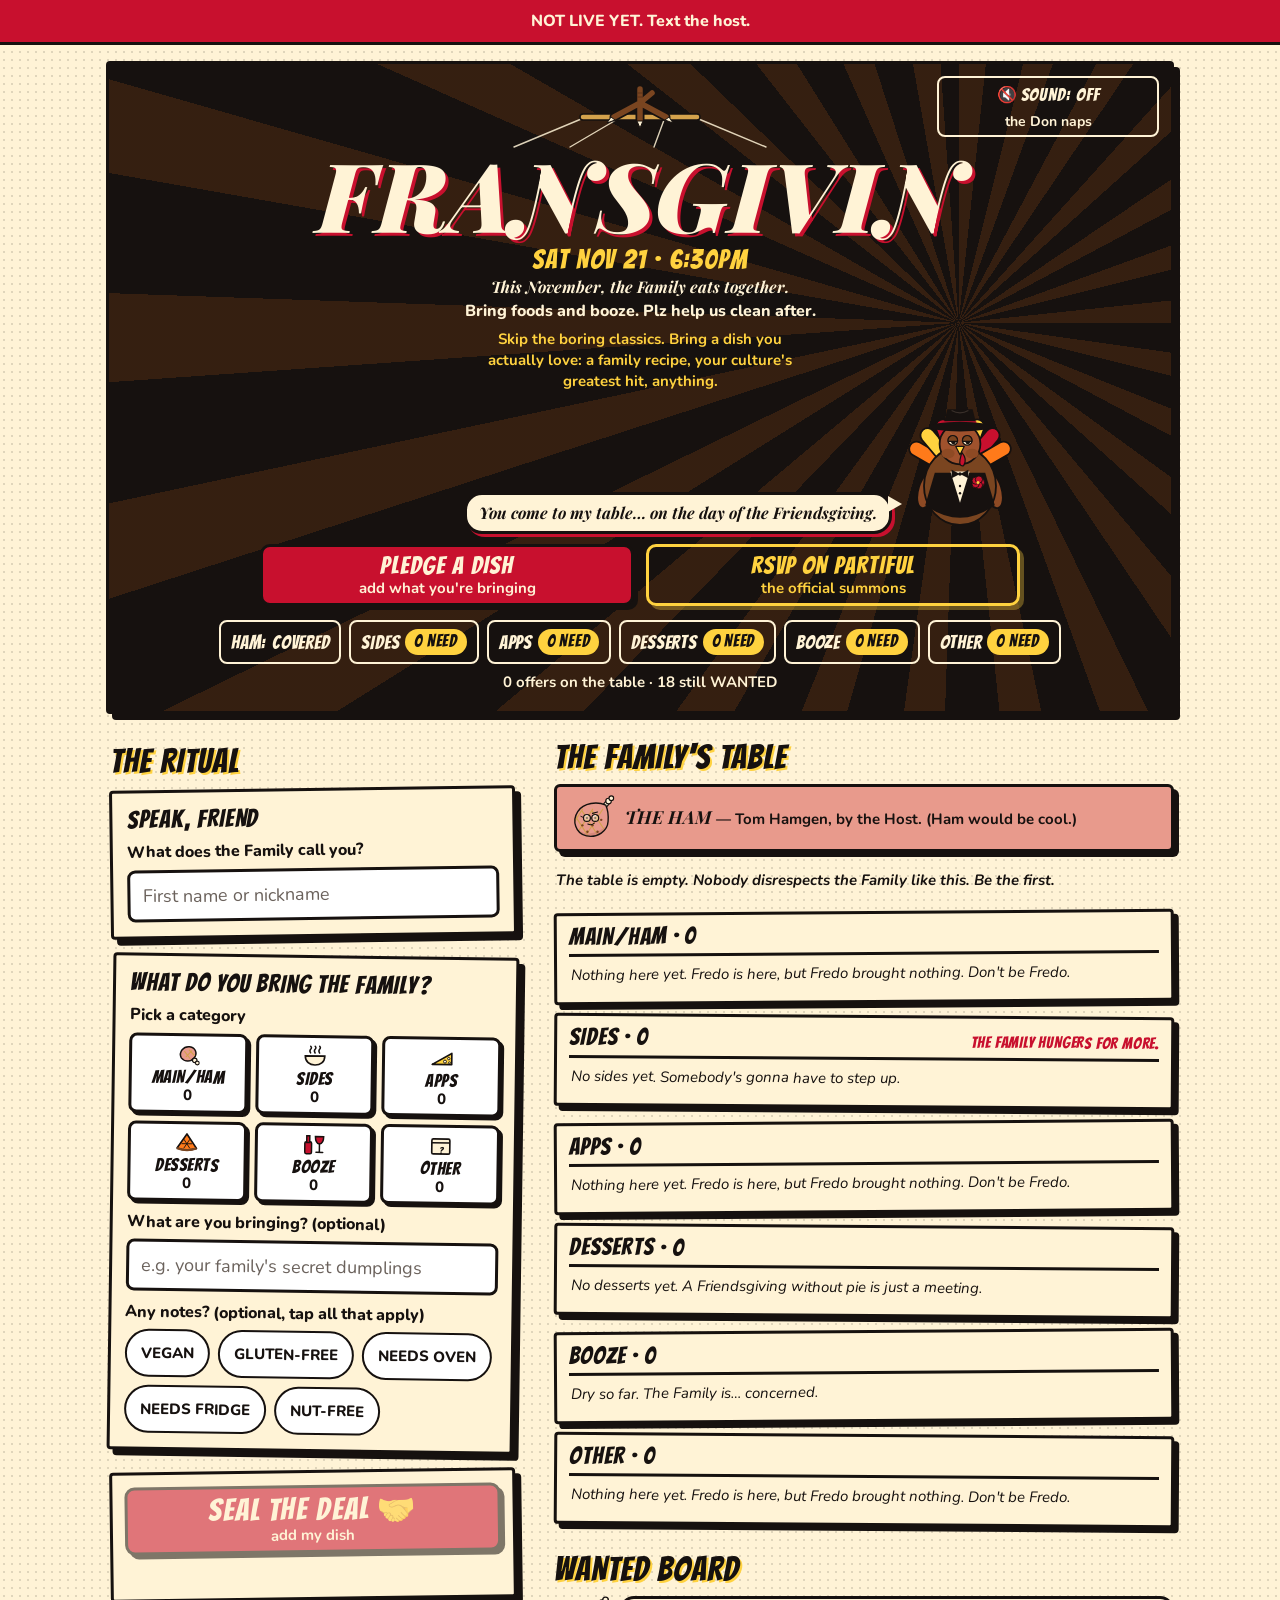
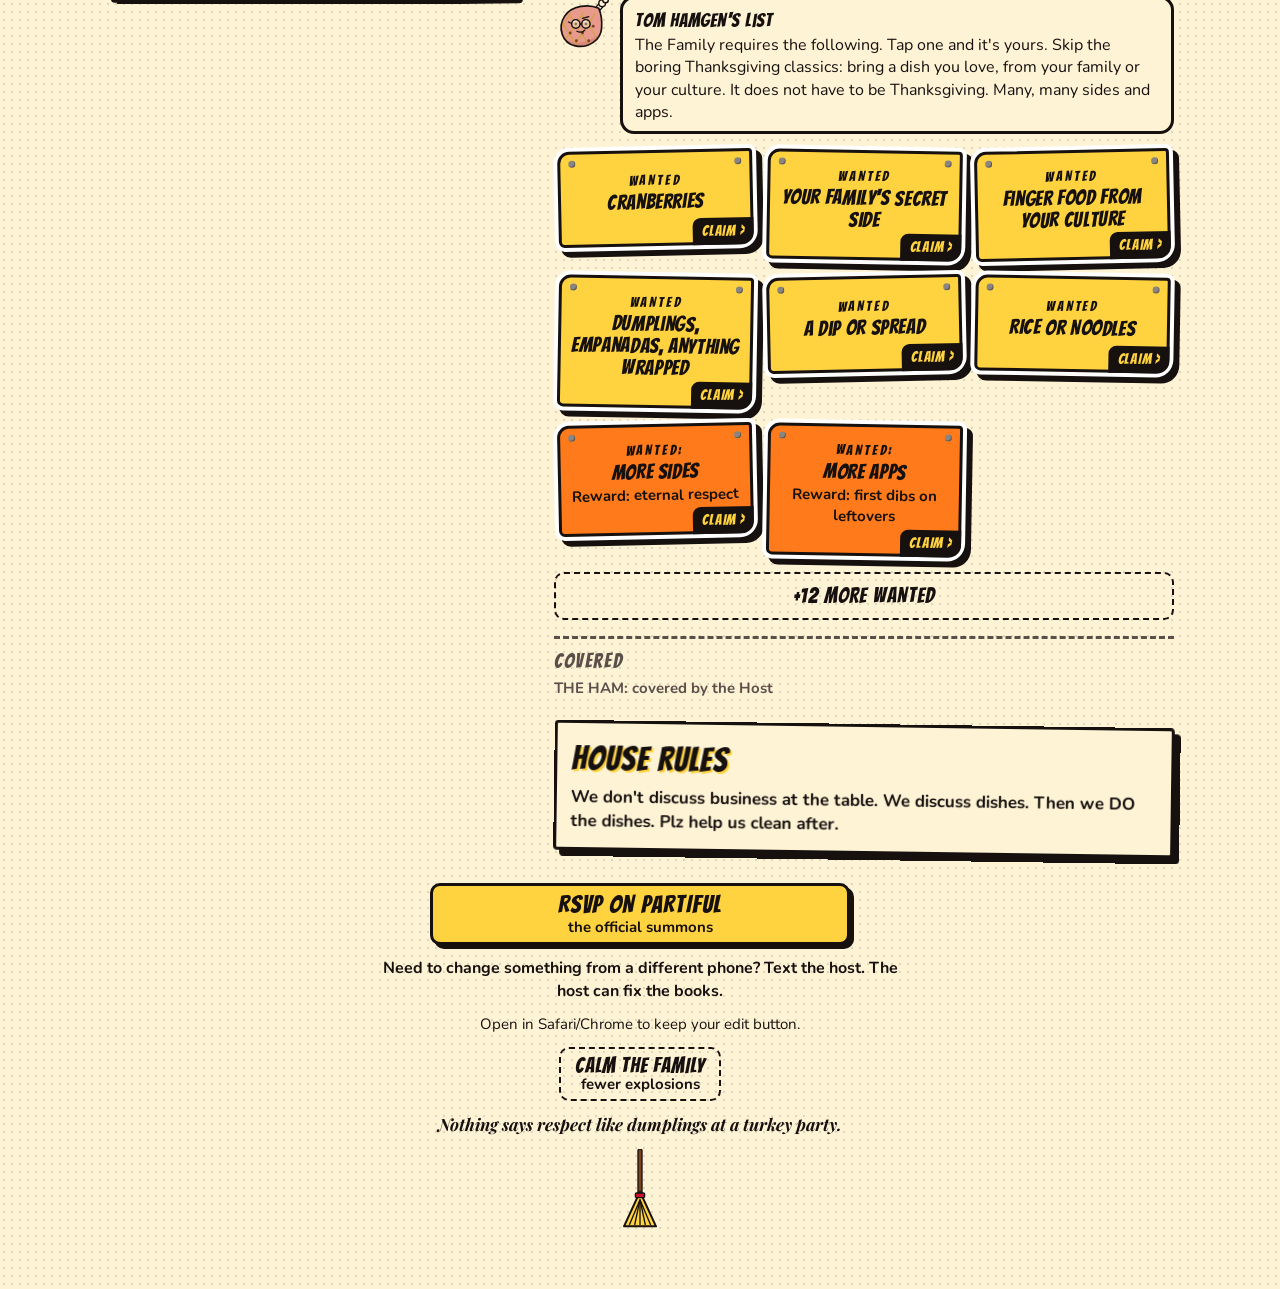
==== commit 2b208c29: "Unique-dish WANTED board, more apps and sides, OnlyCurrentDoc scope Remove mashed potatoes, stuffing" ====
--- a/index.html
+++ b/index.html
@@ -86,6 +86,7 @@
 .date{font-family:var(--f-comic);color:var(--yolk);font-size:27px;letter-spacing:.06em;text-align:center;margin-top:6px;line-height:1.05}
 .tagline{text-align:center;font-family:var(--f-serif);font-style:italic;font-weight:700;font-size:16px;margin-top:2px}
 .invite{text-align:center;font-weight:800;font-size:16px;margin-top:2px}
+.invite-2{font-weight:700;font-size:15px;color:var(--yolk);margin-top:6px;max-width:34ch;margin-inline:auto}
 .don-row{display:flex;align-items:flex-end;gap:8px;margin:10px 0 10px}
 .bubble-wrap{flex:1;min-width:0;display:flex;flex-direction:column;align-items:flex-start}
 .bubble{position:relative;background:var(--cream);color:var(--ink);border:3px solid var(--ink);border-radius:18px;padding:8px 12px;
@@ -404,6 +405,7 @@
   <p class="date">SAT NOV 21 · 6:30PM</p>
   <p class="tagline">This November, the Family eats together.</p>
   <p class="invite">Bring foods and booze. Plz help us clean after.</p>
+  <p class="invite invite-2">Skip the boring classics. Bring a dish you actually love: a family recipe, your culture's greatest hit, anything.</p>
   <div class="don-row">
     <div class="bubble-wrap">
       <p id="donBubble" class="bubble" aria-live="polite">You come to my table… on the day of the Friendsgiving.</p>
@@ -454,17 +456,18 @@
   <h2 id="wantedTitle" class="sec-title">WANTED BOARD</h2>
   <div class="hamgen-row">
     <span id="hamgenArt" class="hamgen-art" aria-hidden="true"></span>
-    <p class="blurb"><span class="blurb-who">Tom Hamgen's List</span> The Family requires the following. Tap one and it's yours. Friendsgiving runs on sides. Many, many sides.</p>
+    <p class="blurb"><span class="blurb-who">Tom Hamgen's List</span> The Family requires the following. Tap one and it's yours. Skip the boring Thanksgiving classics: bring a dish you love, from your family or your culture. It does not have to be Thanksgiving. Many, many sides and apps.</p>
   </div>
   <p id="allFilled" class="all-filled" hidden>All filled. More sides anyway. Sides are love.</p>
   <ul id="posters" class="posters">
-    <li><button type="button" class="poster" data-idx="0"><span class="p-w">WANTED</span><span class="p-name">Mashed Potatoes</span><span class="p-claim">CLAIM ›</span></button></li>
-    <li><button type="button" class="poster" data-idx="1"><span class="p-w">WANTED</span><span class="p-name">Stuffing</span><span class="p-claim">CLAIM ›</span></button></li>
-    <li><button type="button" class="poster" data-idx="2"><span class="p-w">WANTED</span><span class="p-name">Gravy</span><span class="p-claim">CLAIM ›</span></button></li>
-    <li><button type="button" class="poster" data-idx="3"><span class="p-w">WANTED</span><span class="p-name">Mac &amp; Cheese</span><span class="p-claim">CLAIM ›</span></button></li>
-    <li><button type="button" class="poster" data-idx="4"><span class="p-w">WANTED</span><span class="p-name">Green Bean Casserole</span><span class="p-claim">CLAIM ›</span></button></li>
-    <li><button type="button" class="poster" data-idx="5"><span class="p-w">WANTED</span><span class="p-name">Sweet Potatoes</span><span class="p-claim">CLAIM ›</span></button></li>
+    <li><button type="button" class="poster" data-idx="0"><span class="p-w">WANTED</span><span class="p-name">Cranberries</span><span class="p-claim">CLAIM ›</span></button></li>
+    <li><button type="button" class="poster" data-idx="1"><span class="p-w">WANTED</span><span class="p-name">Your Family's Secret Side</span><span class="p-claim">CLAIM ›</span></button></li>
+    <li><button type="button" class="poster" data-idx="2"><span class="p-w">WANTED</span><span class="p-name">Finger Food From Your Culture</span><span class="p-claim">CLAIM ›</span></button></li>
+    <li><button type="button" class="poster" data-idx="3"><span class="p-w">WANTED</span><span class="p-name">Dumplings, Empanadas, Anything Wrapped</span><span class="p-claim">CLAIM ›</span></button></li>
+    <li><button type="button" class="poster" data-idx="4"><span class="p-w">WANTED</span><span class="p-name">A Dip or Spread</span><span class="p-claim">CLAIM ›</span></button></li>
+    <li><button type="button" class="poster" data-idx="5"><span class="p-w">WANTED</span><span class="p-name">Rice or Noodles</span><span class="p-claim">CLAIM ›</span></button></li>
     <li><button type="button" class="poster poster-more" data-idx="more"><span class="p-w">WANTED:</span><span class="p-name">MORE SIDES</span><span class="p-reward">Reward: eternal respect</span><span class="p-claim">CLAIM ›</span></button></li>
+    <li><button type="button" class="poster poster-more" data-idx="moreApps"><span class="p-w">WANTED:</span><span class="p-name">MORE APPS</span><span class="p-reward">Reward: first dibs on leftovers</span><span class="p-claim">CLAIM ›</span></button></li>
   </ul>
   <button type="button" id="moreWanted" class="btn-link more-wanted" aria-expanded="false" aria-controls="posters" hidden>+12 MORE WANTED</button>
   <div class="covered">
@@ -615,7 +618,7 @@
     greenbean: ['green bean casserole', 'green bean', 'string bean'],
     stuffing: ['stuffing', 'dressing'],
     sweetpotato: ['sweet potato casserole', 'candied yam', 'sweet potato', 'yam'],
-    bread: ['dinner roll', 'cornbread', 'biscuit', 'bread', 'roll'],
+    bread: ['dinner roll', 'cornbread', 'biscuit', 'bread', 'roll', 'naan', 'pita', 'focaccia', 'baguette', 'flatbread', 'challah'],
     cranberry: ['cranberry sauce', 'cranberry'],
     gravy: ['gravy'],
     salad: ['green salad', 'salad'],
@@ -629,6 +632,10 @@
     na: ['non alcoholic', 'sparkling water', 'mocktail', 'seltzer', 'soda', 'juice'],
     ice: ['ice'],
     togo: ['to go container', 'tupperware', 'container', 'foil'],
+    wrapped: ['dumpling', 'empanada', 'spring roll', 'lumpia', 'samosa', 'pierogi', 'pierogy', 'potsticker', 'gyoza', 'wonton', 'tamale', 'bao', 'dim sum'],
+    dip: ['spinach artichoke dip', 'spinach dip', 'artichoke dip', 'chips and dip', 'dip', 'hummus', 'guacamole', 'guac', 'salsa', 'queso', 'baba ganoush', 'tzatziki', 'pimento cheese', 'spread'],
+    starch: ['fried rice', 'jollof rice', 'jollof', 'rice and beans', 'rice pilaf', 'pilaf', 'risotto', 'lo mein', 'noodle', 'couscous', 'orzo', 'quinoa', 'rice'],
+    tangy: ['kimchi', 'coleslaw', 'slaw', 'pickle', 'pickled', 'giardiniera', 'chutney', 'sauerkraut'],
     ham: ['ham'],
     turkey: ['turkey']
   };
@@ -636,7 +643,7 @@
   // Checked FIRST. An empty key blanks the phrase so it can never trigger a key; a real key wins at once.
   var EXCEPT = {
     'ice cream': '', 'carrot cake': '', 'egg roll': '', 'cinnamon roll': '', 'pot pie': '',
-    'sweet potato pie': 'pie', 'apple cider': 'na', 'cranberry juice': 'na'
+    'sweet potato pie': 'pie', 'apple cider': 'na', 'cranberry juice': 'na', 'rice pudding': '', 'rice krispie': ''
   };
 
   var KEY_CAT = {
@@ -645,6 +652,7 @@
     pumpkinpie: 'Desserts', applepie: 'Desserts', pecanpie: 'Desserts', pie: 'Desserts',
     wine: 'Booze', beer: 'Booze',
     na: 'Other', ice: 'Other', togo: 'Other',
+    wrapped: 'Apps', dip: 'Apps', starch: 'Sides', tangy: 'Sides',
     ham: 'Main/Ham', turkey: 'Main/Ham'
   };
 
@@ -764,20 +772,21 @@
     return res;
   }
 
+  // [label, category, key ('' = any row in the category), target, hint (set = generic poster: no prefilled dish)]
   var WANTED = [
-    ['Mashed Potatoes', 'Sides', 'mash', 1],
-    ['Stuffing', 'Sides', 'stuffing', 1],
-    ['Gravy', 'Sides', 'gravy', 1],
-    ['Mac & Cheese', 'Sides', 'mac', 1],
-    ['Green Bean Casserole', 'Sides', 'greenbean', 1],
+    ['Cranberries', 'Sides', 'cranberry', 1],
+    ["Your Family's Secret Side", 'Sides', '', 4, 'a family recipe nobody ever wrote down'],
+    ['Finger Food From Your Culture', 'Apps', '', 4, 'something you grew up eating'],
+    ['Dumplings, Empanadas, Anything Wrapped', 'Apps', 'wrapped', 1, 'pierogi, lumpia, samosas, gyoza'],
+    ['A Dip or Spread', 'Apps', 'dip', 1, 'hummus, guac, queso, whipped feta'],
+    ['Rice or Noodles', 'Sides', 'starch', 1, 'jollof, fried rice, lo mein, anything'],
+    ['Tangy: Slaw, Pickles, Kimchi', 'Sides', 'tangy', 1, 'kimchi, slaw, pickled anything'],
     ['Sweet Potatoes', 'Sides', 'sweetpotato', 1],
-    ['Cranberry Sauce', 'Sides', 'cranberry', 1],
-    ['Rolls', 'Sides', 'bread', 1],
+    ['Bread From Anywhere', 'Sides', 'bread', 1, 'naan, challah, cornbread, focaccia'],
     ['Salad', 'Sides', 'salad', 1],
     ['Roasted Veggies', 'Sides', 'veg', 1],
-    ['Apps / Cheese Board', 'Apps', '', 2],
     ['Pumpkin Pie', 'Desserts', 'pumpkinpie', 1],
-    ['Another Dessert', 'Desserts', '', 2],
+    ['A Dessert From Your Culture', 'Desserts', '', 4, 'baklava, flan, mochi, grandma\'s cake'],
     ['Wine', 'Booze', 'wine', 2],
     ['Beer / Cider', 'Booze', 'beer', 1],
     ['Non-Alcoholic Drinks', 'Other', 'na', 1],
@@ -785,10 +794,13 @@
     ['To-Go Containers', 'Other', 'togo', 1]
   ];
 
+  // The classics the host does not need more of: they never fill a "your family's secret" slot.
+  var TRADITIONAL = { mash: 1, mac: 1, greenbean: 1, stuffing: 1, gravy: 1 };
+
   /** WANTED fill state for a list of rows ({name, dish, category}). */
   function computeWanted(rows) {
     var items = WANTED.map(function (w, i) {
-      return { idx: i, label: w[0], category: w[1], key: w[2], target: w[3], count: 0, names: [], filled: false, catLevel: !w[2] };
+      return { idx: i, label: w[0], category: w[1], key: w[2], target: w[3], count: 0, names: [], filled: false, catLevel: !w[2], generic: !!w[4], hint: w[4] || '' };
     });
     rows.forEach(function (r) {
       if (!r || r.virtual) return;
@@ -799,7 +811,7 @@
           if (items[i].key === k && items[i].category === r.category) { hit = items[i]; break; }
         }
       }
-      if (!hit) {
+      if (!hit && !(k && TRADITIONAL[k])) {
         for (i = 0; i < items.length; i++) {
           if (items[i].catLevel && items[i].category === r.category) { hit = items[i]; break; }
         }
@@ -830,7 +842,7 @@
   /** Up to n unfilled keyed items: same category first, then Sides, excluding a key. */
   function stillNeeded(wanted, category, excludeKey, n) {
     n = n || 3;
-    var pool = wanted.unfilled.filter(function (it) { return it.key && it.key !== excludeKey; });
+    var pool = wanted.unfilled.filter(function (it) { return it.key && !it.generic && it.key !== excludeKey; });
     var out = [];
     function take(pred) {
       pool.forEach(function (it) { if (out.length < n && pred(it) && out.indexOf(it) < 0) out.push(it); });
@@ -846,6 +858,10 @@
       if (!category || wanted.unfilled[i].category === category) return wanted.unfilled[i];
     }
     return null;
+  }
+
+  function DEDUPE_stillNeededHasGeneric(w) {
+    return stillNeeded(w, 'Sides', '', 20).some(function (it) { return it.generic; });
   }
 
   function selfTest() {
@@ -861,7 +877,10 @@
       ['Sweet potato pie', 'pie'], ['Sweet potato casserole', 'sweetpotato'], ['Apple cider', 'na'],
       ['Cranberry juice', 'na'], ['Cranberry sauce', 'cranberry'], ['Hard seltzer', 'beer'],
       ['To-go containers', 'togo'], ['Homemade Stuffing', 'stuffing'], ['Crème brûlée', ''],
-      ['Green bean casserole', 'greenbean'], ['Rosé', 'wine'], ['Pumpkin pie with ice cream', 'pumpkinpie']
+      ['Green bean casserole', 'greenbean'], ['Rosé', 'wine'], ['Pumpkin pie with ice cream', 'pumpkinpie'],
+      ['Cranberries', 'cranberry'], ['Pork dumplings', 'wrapped'], ['Lumpia', 'wrapped'], ['Pierogies', 'wrapped'],
+      ['Spinach artichoke dip', 'dip'], ['Hummus', 'dip'], ['Jollof rice', 'starch'], ['Rice pudding', ''],
+      ['Rice Krispie treats', ''], ['Kimchi', 'tangy'], ['Pickled onions', 'tangy'], ['Naan', 'bread'], ['Plantains', '']
     ];
     keyVectors.forEach(function (v) { check('key:' + v[0], keyOf(normalize(v[0])), v[1]); });
     check('norm:pies', normalize('Pies'), 'pie');
@@ -882,13 +901,22 @@
     check('score:filler only', s('The best', 'Sides', 'The best'), '');
     check('score:host ham', score('Ham', 'Main/Ham', buildIndex([HOST_HAM])).level, 'strong');
 
+    function item(w, label) { return w.items.filter(function (it) { return it.label === label; })[0]; }
     var w1 = computeWanted([{ name: 'a', dish: 'Ice cream', category: 'Desserts' }]);
-    check('wanted:ice cream not ice', w1.items[16].count, 0);
+    check('wanted:ice cream not ice', item(w1, 'Ice').count, 0);
     var w2 = computeWanted([{ name: 'a', dish: 'Bag of ice', category: 'Other' }]);
-    check('wanted:ice fills', w2.items[16].filled, true);
+    check('wanted:ice fills', item(w2, 'Ice').filled, true);
     var w3 = computeWanted([{ name: 'a', dish: 'Pumpkin pie', category: 'Sides' }]);
-    check('wanted:category must match', w3.items[11].filled, false);
-    check('wouldFill:stuffing', (wouldFill([], { name: 'a', dish: 'Stuffing', category: 'Sides' }) || {}).label, 'Stuffing');
+    check('wanted:category must match', item(w3, 'Pumpkin Pie').filled, false);
+    check('wouldFill:cranberries', (wouldFill([], { name: 'a', dish: 'Cranberry sauce', category: 'Sides' }) || {}).label, 'Cranberries');
+    var w4 = computeWanted([{ name: 'a', dish: 'Stuffing', category: 'Sides' }, { name: 'b', dish: 'Mashed potatoes', category: 'Sides' }]);
+    check('wanted:classics skip secret slot', item(w4, "Your Family's Secret Side").count, 0);
+    var w5 = computeWanted([{ name: 'a', dish: 'Fried plantains', category: 'Sides' }]);
+    check('wanted:unique side fills secret slot', item(w5, "Your Family's Secret Side").count, 1);
+    var w6 = computeWanted([{ name: 'a', dish: 'Pork dumplings', category: 'Apps' }]);
+    check('wanted:dumplings fill wrapped', item(w6, 'Dumplings, Empanadas, Anything Wrapped').filled, true);
+    check('wanted:no stuffing poster', w6.items.filter(function (it) { return /stuffing|gravy|mashed|mac|green bean/i.test(it.label); }).length, 0);
+    check('stillNeeded: no generic', DEDUPE_stillNeededHasGeneric(w6), false);
 
     var pass = results.filter(function (r) { return r.pass; }).length;
     return { pass: pass, fail: results.length - pass, total: results.length, results: results };
@@ -2410,7 +2438,13 @@
     "You talkin' to me? Wrong movie. Bring rolls.",
     'Yippee-ki-yay, mother-gravy.',
     'I spent my whole life trying not to be stuffed. Now look at me.',
-    'Ham would be cool. — The Godfather, probably.'
+    'Ham would be cool. — The Godfather, probably.',
+    'The Don is bored of beige. Bring something with color.',
+    'Bring the dish your grandmother never wrote down.',
+    'Nothing says respect like dumplings at a turkey party.',
+    "Your culture's greatest hit belongs on this table.",
+    'Traditional Thanksgiving food is a hostage situation. Free the Family.',
+    "Don't bring the classics. The classics are fine. Bring the thing you'd actually fight for."
   ];
 
   const SUCCESS = [
@@ -2489,7 +2523,7 @@
     calmSubOff: 'fewer explosions',
     calmSubOn: 'more explosions',
     seeIt: 'SEE IT',
-    defaultPh: "e.g. Grandma's mac n cheese",
+    defaultPh: "e.g. your family's secret dumplings",
     wantedMore: '+{n} MORE WANTED',
     wantedLess: 'SHOW TOP 6 ONLY',
     coveredBy: ' COVERED by {names}',
@@ -2688,9 +2722,9 @@
   function demoSeed() {
     const t = Date.now();
     return [
-      { id: 'sample01', name: 'SAMPLE Sal', dish: 'Stuffing', category: 'Sides', note: '', createdAt: new Date(t - 3 * 36e5).toISOString(), token: '' },
+      { id: 'sample01', name: 'SAMPLE Sal', dish: 'Kimchi pancakes', category: 'Apps', note: '', createdAt: new Date(t - 3 * 36e5).toISOString(), token: '' },
       { id: 'sample02', name: 'SAMPLE Vito', dish: 'Red wine', category: 'Booze', note: '', createdAt: new Date(t - 2 * 36e5).toISOString(), token: '' },
-      { id: 'sample03', name: 'SAMPLE Connie', dish: 'Pecan pie', category: 'Desserts', note: '', createdAt: new Date(t - 1 * 36e5).toISOString(), token: '' }
+      { id: 'sample03', name: 'SAMPLE Connie', dish: 'Pierogi', category: 'Apps', note: '', createdAt: new Date(t - 1 * 36e5).toISOString(), token: '' }
     ];
   }
   function demoLoad() {
@@ -3080,12 +3114,13 @@
     return li;
   }
 
-  function moreSidesLi() {
+  function morePosterLi(kind) {
+    const apps = kind === 'apps';
     const li = h('li');
-    const b = btn('poster poster-more', null, { idx: 'more' });
+    const b = btn('poster poster-more', null, { idx: apps ? 'moreApps' : 'more' });
     b.appendChild(h('span', 'p-w', 'WANTED:'));
-    b.appendChild(h('span', 'p-name', 'MORE SIDES'));
-    b.appendChild(h('span', 'p-reward', 'Reward: eternal respect'));
+    b.appendChild(h('span', 'p-name', apps ? 'MORE APPS' : 'MORE SIDES'));
+    b.appendChild(h('span', 'p-reward', apps ? 'Reward: first dibs on leftovers' : 'Reward: eternal respect'));
     b.appendChild(h('span', 'p-claim', 'CLAIM ›'));
     li.appendChild(b);
     return li;
@@ -3106,7 +3141,8 @@
       const ul = $('posters');
       ul.textContent = '';
       show.forEach(function (it) { ul.appendChild(posterLi(it)); });
-      ul.appendChild(moreSidesLi());
+      ul.appendChild(morePosterLi('sides'));
+      ul.appendChild(morePosterLi('apps'));
     }
     const extra = unfilled.length - 6;
     const mw = $('moreWanted');
@@ -3178,7 +3214,7 @@
 
   function updatePlaceholder() {
     const top = S.cat ? D.topUnfilled(S.wanted, S.cat) : null;
-    $('dishIn').placeholder = top ? 'e.g. ' + top.label : T.defaultPh;
+    $('dishIn').placeholder = top ? 'e.g. ' + (top.hint || top.label) : T.defaultPh;
   }
 
   function showBanner(kind) {
@@ -3558,15 +3594,18 @@
 
   function onPoster(b) {
     const idx = b.dataset.idx;
-    const more = idx === 'more';
+    const more = idx === 'more' || idx === 'moreApps';
     const item = more ? null : S.wanted.items[+idx];
     if (!more && !item) return;
     FX.play('yoink', { el: b, item: item });
     const dishIn = $('dishIn');
     S.catAuto = false;
-    if (more || item.catLevel) {
+    // Open-ended posters (MORE SIDES/APPS, family and culture slots, "anything wrapped") leave the dish blank.
+    const open = more || item.catLevel || item.generic;
+    if (open) {
       dishIn.value = '';
-      selectCat(more ? 'Sides' : item.category);
+      selectCat(more ? (idx === 'moreApps' ? 'Apps' : 'Sides') : item.category);
+      if (!more && item.hint) dishIn.placeholder = 'e.g. ' + item.hint;
     } else {
       dishIn.value = item.label;
       selectCat(item.category);
@@ -3575,7 +3614,7 @@
     if (!nameKnown) {
       focusNoScroll($('nameIn'));
       scrollToEl($('ritual'), 'start');
-    } else if (more || item.catLevel) {
+    } else if (open) {
       focusNoScroll(dishIn);
       scrollToEl(dishIn, 'center');
     } else {
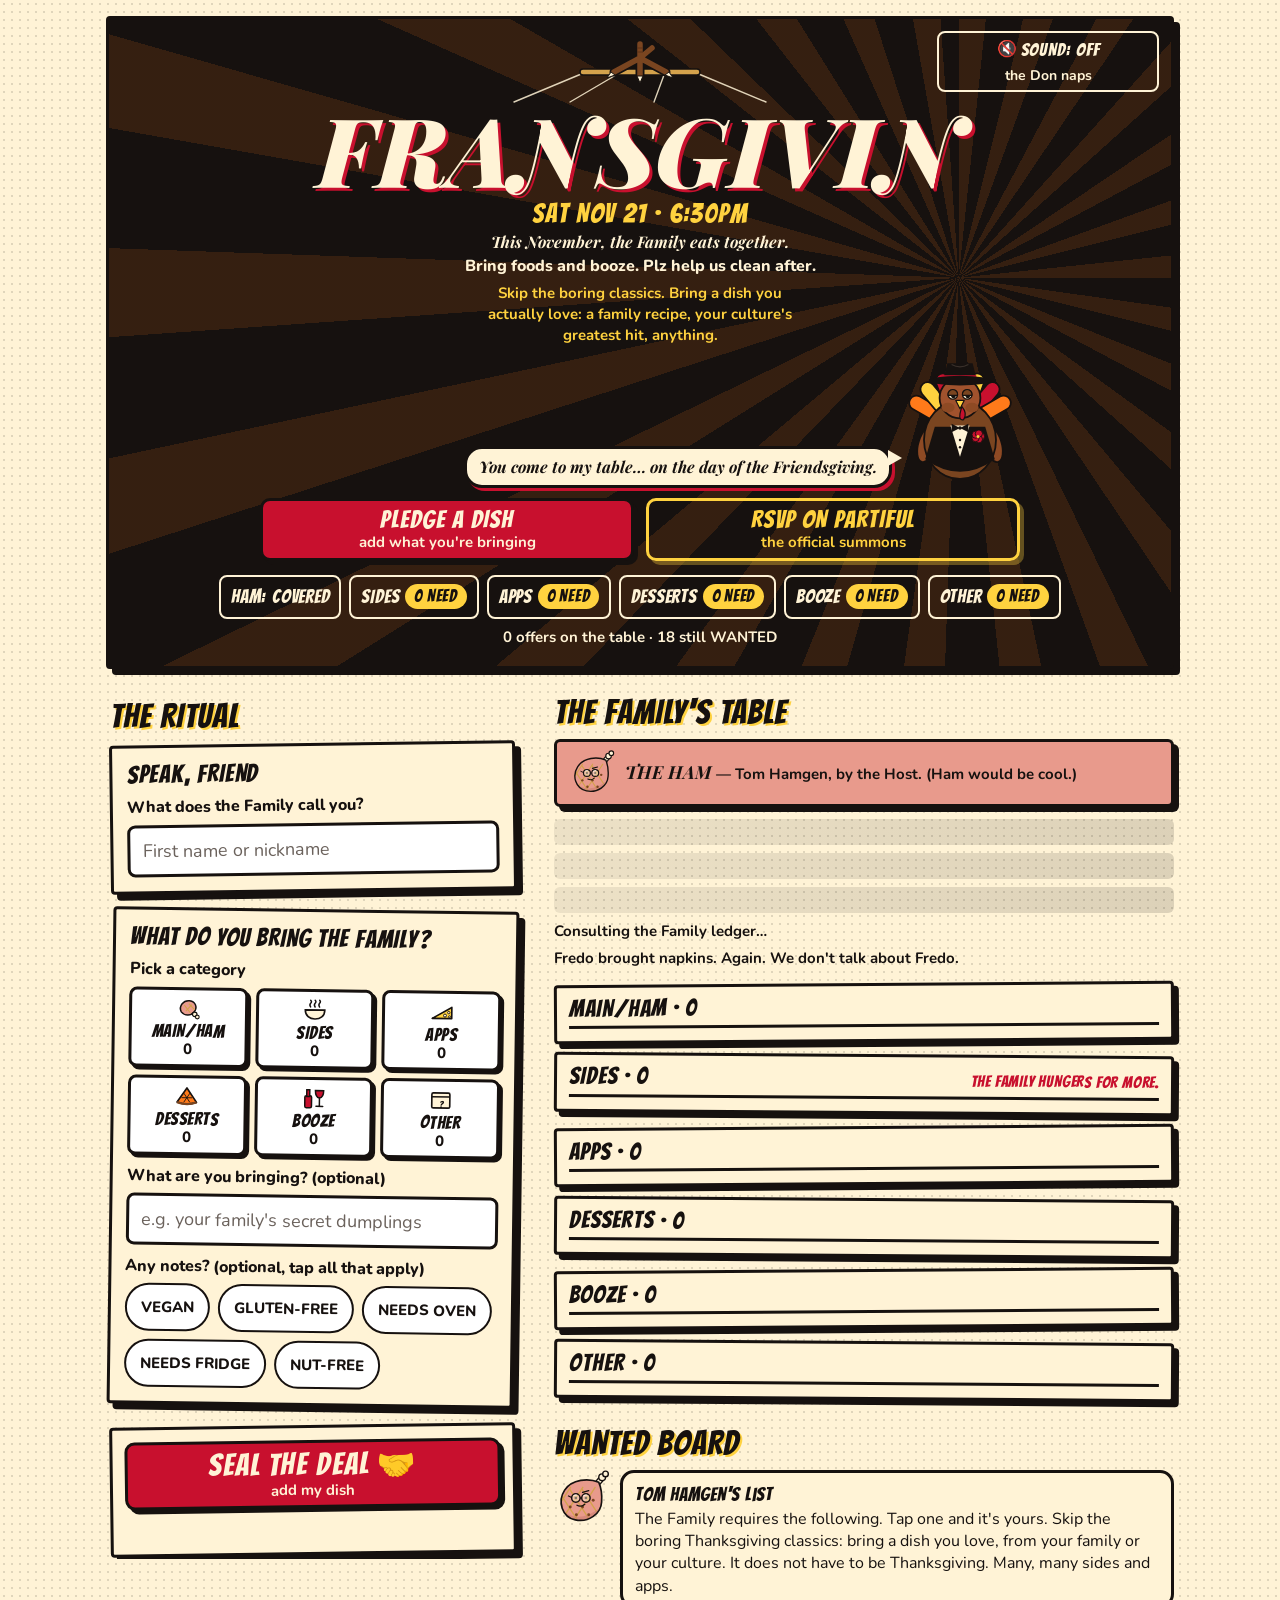
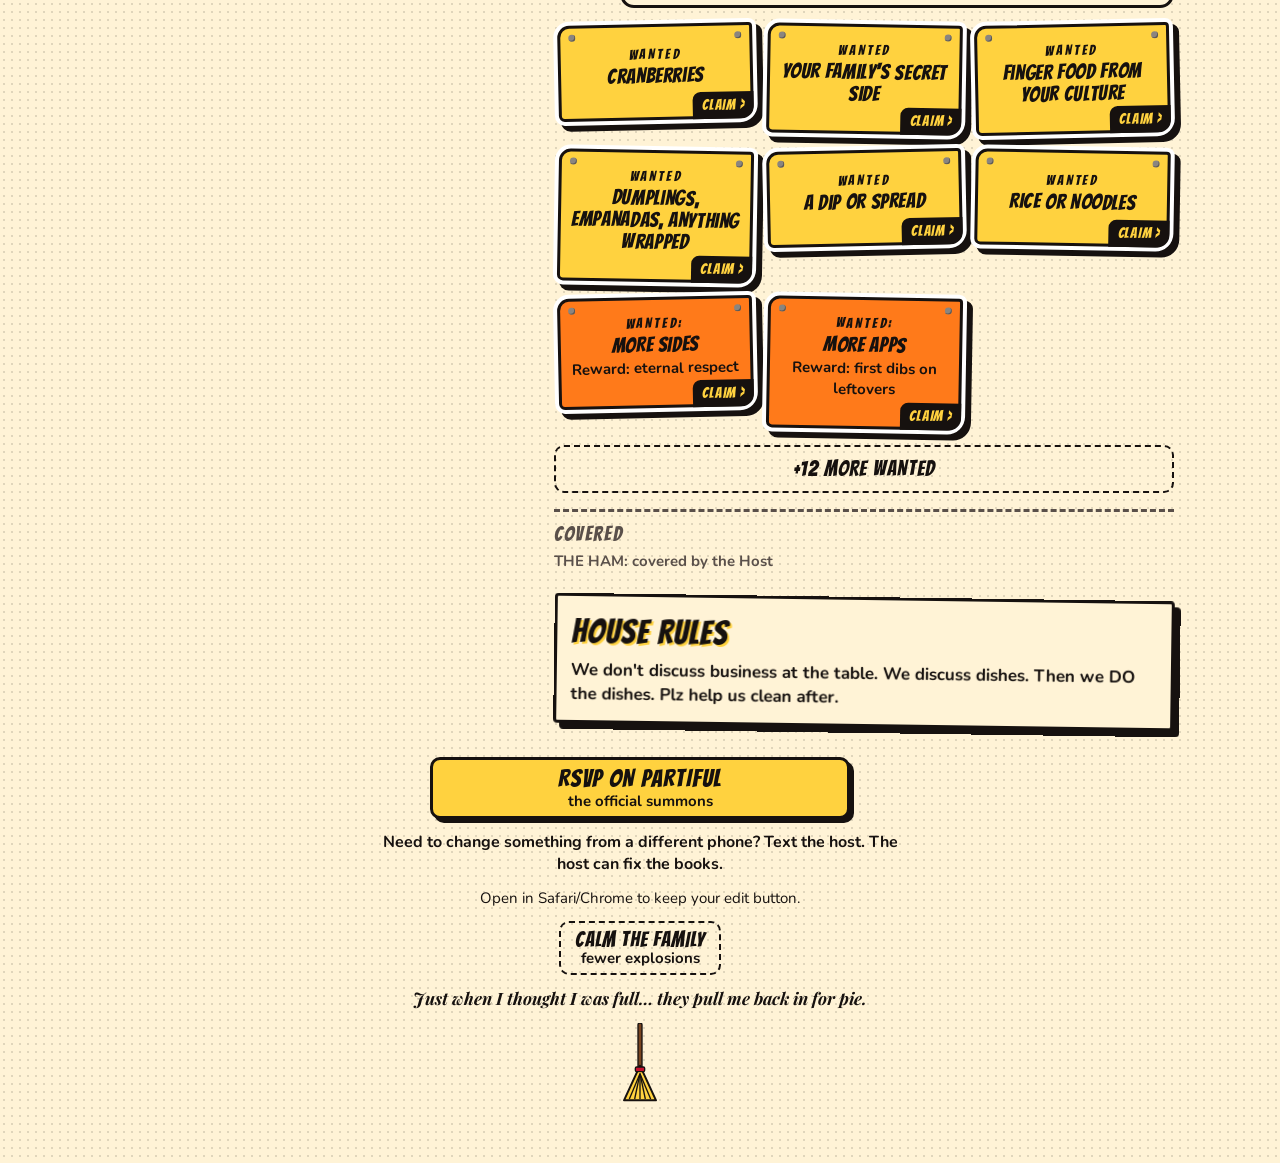
==== commit 0a4d2594: "Wire live Apps Script backend, plain-text formula guard, docs Co-Authored-By: Claude Sonnet 5.5 <nor" ====
--- a/index.html
+++ b/index.html
@@ -556,7 +556,7 @@
   </div>
 </div>
 <script>
-const ENDPOINT = ""; /* @@ENDPOINT@@ */
+const ENDPOINT = "https://script.google.com/macros/s/AKfycbxzHlGd1mSyA05s7sIaIC02YeDcdQ5uK3LDygcKjxFFWjhd2y-tyD4TpkX6uOrp5l4/exec"; /* @@ENDPOINT@@ */
 /* ---- dedupe.js ---- */
 /* FRANSGIVIN dedupe + WANTED math. Pure functions, no DOM access. Spec §6, §8 plus skeptic amendment A4. */
 var DEDUPE = (function () {
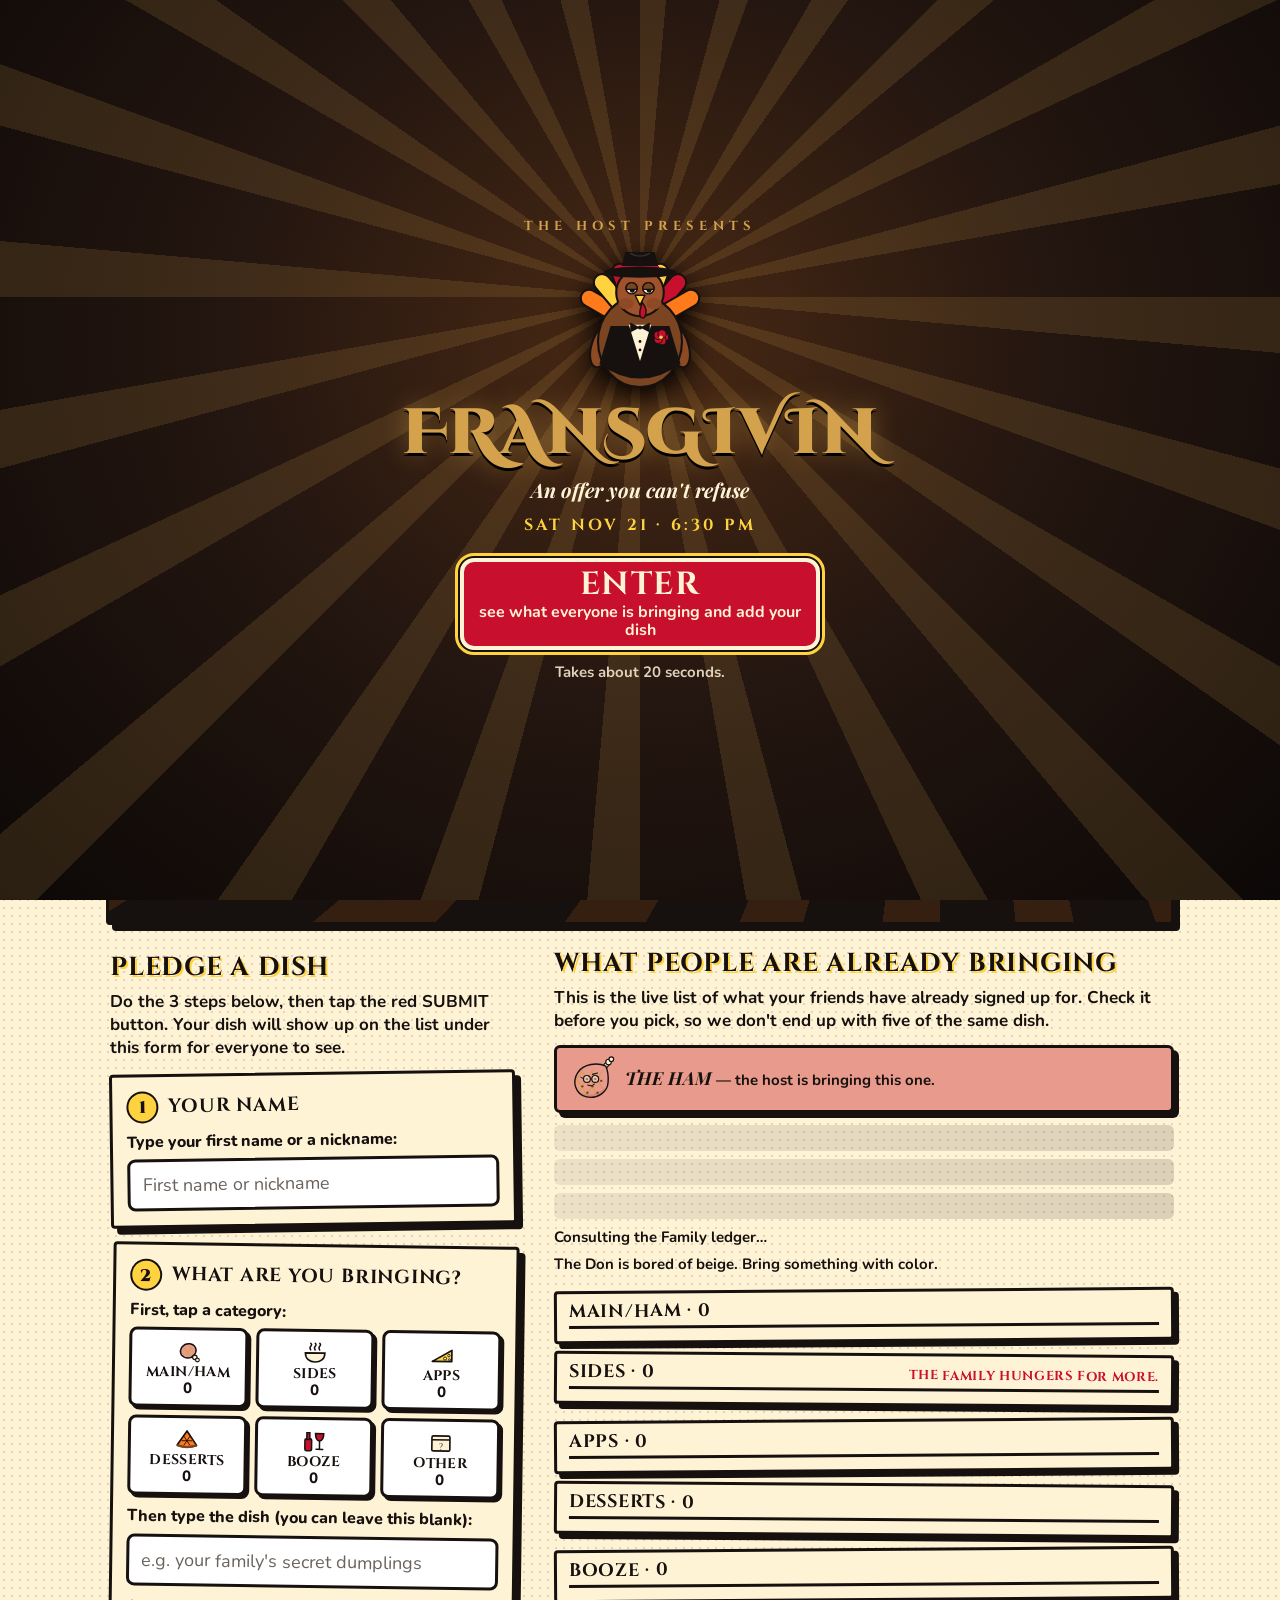
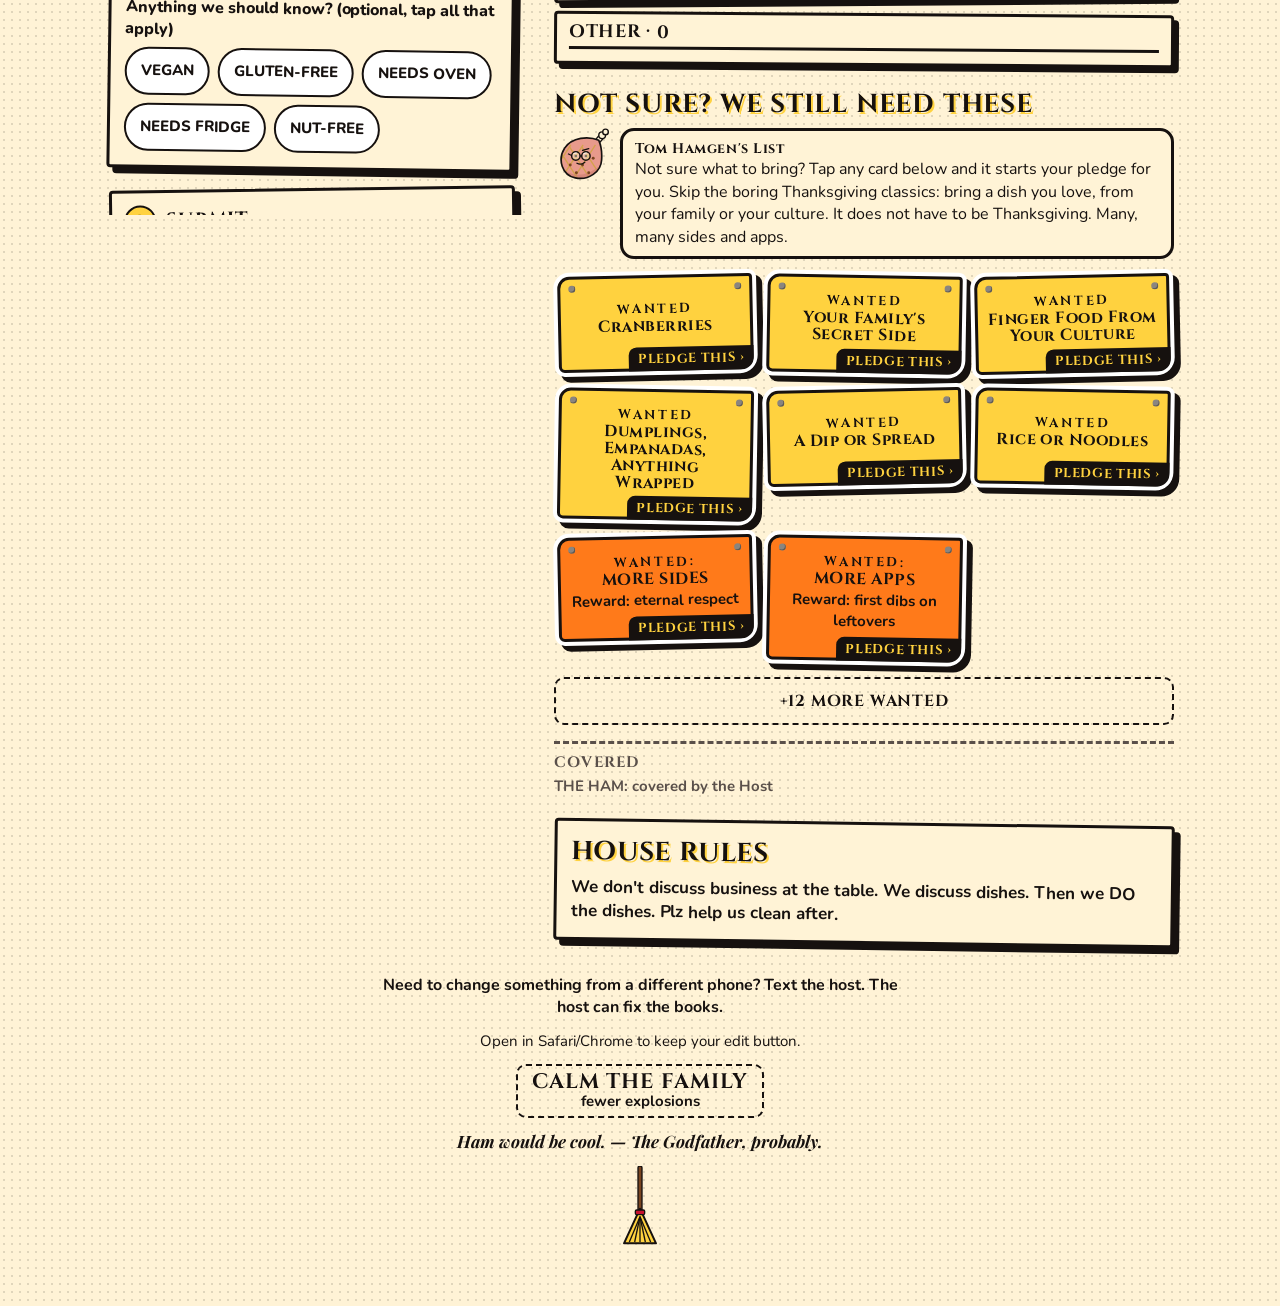
==== commit 6d827416: "Splash screen, 3-step guidance, form above list, Cinzel fonts, remove Partiful buttons Co-Authored-B" ====
--- a/index.html
+++ b/index.html
@@ -11,12 +11,14 @@
 <meta property="og:description" content="Sat Nov 21 · 6:30pm. Pledge a dish. Bring sides. The Family is watching.">
 <meta property="og:type" content="website">
 <link rel="icon" href="data:image/svg+xml,%3Csvg xmlns='http://www.w3.org/2000/svg' viewBox='0 0 100 100'%3E%3Ctext y='.9em' font-size='90'%3E%F0%9F%A6%83%3C/text%3E%3C/svg%3E">
-<link rel="stylesheet" href="https://fonts.googleapis.com/css2?family=Bangers&family=Nunito:wght@400;700;800&family=Playfair+Display:ital,wght@1,700;1,900&display=swap">
+<link rel="stylesheet" href="https://fonts.googleapis.com/css2?family=Cinzel:wght@700;900&family=Cinzel+Decorative:wght@900&family=Nunito:wght@400;700;800&family=Playfair+Display:ital,wght@1,700;1,900&display=swap">
+<script>try{if(sessionStorage.getItem("frans_splash")==="1"&&!/[?&]splash=1/.test(location.search))document.documentElement.className+=" no-splash"}catch(e){}</script>
 <style>
 :root{
   --ink:#16110F;--cream:#FFF3D6;--kapow:#C8102E;--yolk:#FFD23F;--pumpkin:#FF7A1A;--gravy:#7A4520;--ham:#E89A8C;--white:#FFFFFF;
   --gold:#D4A24C;--covered:#5A504A;
-  --f-comic:Bangers,Impact,"Arial Black",sans-serif;
+  --f-comic:Cinzel,"Trajan Pro","Palatino Linotype",Georgia,serif;
+  --f-title:"Cinzel Decorative",Cinzel,"Palatino Linotype",Georgia,serif;
   --f-serif:"Playfair Display",Georgia,"Bodoni 72",Didot,"Times New Roman",serif;
   --f-body:Nunito,system-ui,-apple-system,"Segoe UI",Roboto,sans-serif;
   --bar-h:64px;
@@ -41,7 +43,7 @@
 /* ---------- banner / test strip ---------- */
 .banner{position:relative;z-index:5;background:var(--kapow);color:var(--cream);font-weight:800;font-size:16px;text-align:center;
   padding:10px 12px;padding-top:calc(10px + var(--safe-t));border-bottom:3px solid var(--ink);display:flex;flex-wrap:wrap;gap:8px;align-items:center;justify-content:center}
-.banner-btn{min-height:44px;min-width:88px;padding:0 16px;background:var(--cream);color:var(--ink);border:3px solid var(--ink);border-radius:8px;font-family:var(--f-comic);font-size:20px;letter-spacing:.04em}
+.banner-btn{min-height:44px;min-width:88px;padding:0 16px;background:var(--cream);color:var(--ink);border:3px solid var(--ink);border-radius:8px;font-family:var(--f-comic);font-weight:700;font-size:15px;letter-spacing:.04em}
 .test-strip{font:700 15px/1.3 ui-monospace,Menlo,monospace;padding:8px 12px;background:var(--ink);color:var(--yolk);white-space:pre-wrap}
 .test-strip.fail{background:var(--kapow);color:var(--cream)}
 .noscript{background:var(--yolk);padding:12px;text-align:center;font-weight:800;border-bottom:3px solid var(--ink)}
@@ -50,7 +52,7 @@
 #stage{display:block;will-change:auto}
 .wrap{max-width:1100px;margin:0 auto;padding:12px;display:grid;gap:22px;grid-template-columns:minmax(0,1fr)}
 .section{min-width:0}
-.sec-title{font-family:var(--f-comic);font-weight:400;font-size:34px;letter-spacing:.03em;line-height:1;margin:4px 0 10px;
+.sec-title{font-family:var(--f-comic);font-weight:700;font-size:26px;letter-spacing:.03em;line-height:1;margin:4px 0 10px;
   color:var(--ink);text-shadow:2px 2px 0 var(--yolk)}
 .panel{background:var(--cream);border:3px solid var(--ink);box-shadow:6px 6px 0 var(--ink);border-radius:4px;padding:14px}
 .tilt-l{transform:rotate(-.8deg)}
@@ -61,7 +63,7 @@
   border:3px solid var(--ink);border-radius:10px;box-shadow:4px 4px 0 var(--ink);text-decoration:none;text-align:center;
   transition:transform .08s,box-shadow .08s}
 .btn:active{transform:translate(2px,2px);box-shadow:2px 2px 0 var(--ink)}
-.btn-main{font-family:var(--f-comic);font-size:25px;letter-spacing:.05em;line-height:1}
+.btn-main{font-family:var(--f-comic);font-weight:700;font-size:19px;letter-spacing:.05em;line-height:1}
 .btn-sub{font-family:var(--f-body);font-weight:700;font-size:15px;line-height:1.15}
 .btn-kapow{background:var(--kapow);color:var(--cream)}
 .btn-yolk{background:var(--yolk);color:var(--ink)}
@@ -73,7 +75,7 @@
   background:transparent;border:2px dashed var(--ink);border-radius:10px;color:var(--ink)}
 .btn-link .btn-main{font-size:21px}
 .btn-mini{min-height:44px;padding:0 14px;margin-top:8px;background:var(--yolk);color:var(--ink);border:3px solid var(--ink);border-radius:8px;
-  font-family:var(--f-comic);font-size:19px;letter-spacing:.04em;box-shadow:3px 3px 0 var(--cream)}
+  font-family:var(--f-comic);font-weight:700;font-size:14px;letter-spacing:.04em;box-shadow:3px 3px 0 var(--cream)}
 
 /* ---------- hero ---------- */
 .hero{position:relative;color:var(--cream);border:3px solid var(--ink);box-shadow:6px 6px 0 var(--ink);border-radius:4px;padding:14px 14px 12px;
@@ -81,9 +83,9 @@
 .hero-sound{display:none}
 .puppet{height:54px;margin:0 auto -4px;max-width:320px}
 .puppet svg{width:100%;height:100%}
-.logo{font-family:var(--f-serif);font-style:italic;font-weight:900;font-size:clamp(44px,13vw,96px);line-height:.95;letter-spacing:.01em;color:var(--cream);
-  text-align:center;text-shadow:3px 3px 0 var(--kapow)}
-.date{font-family:var(--f-comic);color:var(--yolk);font-size:27px;letter-spacing:.06em;text-align:center;margin-top:6px;line-height:1.05}
+.logo{font-family:var(--f-title);font-style:normal;font-weight:900;font-size:clamp(30px,9.4vw,80px);line-height:1;letter-spacing:.02em;color:var(--gold);
+  text-align:center;text-shadow:3px 3px 0 var(--kapow),0 0 22px #D4A24C55}
+.date{font-family:var(--f-comic);font-weight:700;color:var(--yolk);font-size:20px;letter-spacing:.06em;text-align:center;margin-top:6px;line-height:1.05}
 .tagline{text-align:center;font-family:var(--f-serif);font-style:italic;font-weight:700;font-size:16px;margin-top:2px}
 .invite{text-align:center;font-weight:800;font-size:16px;margin-top:2px}
 .invite-2{font-weight:700;font-size:15px;color:var(--yolk);margin-top:6px;max-width:34ch;margin-inline:auto}
@@ -106,7 +108,7 @@
 .ledger{margin-top:14px}
 .ledger-list{display:flex;flex-wrap:wrap;gap:8px}
 .ledger-btn{min-height:44px;padding:4px 10px;background:transparent;color:var(--cream);border:2px solid var(--cream);border-radius:8px;
-  font-family:var(--f-comic);font-size:19px;letter-spacing:.04em;display:inline-flex;align-items:center;gap:6px}
+  font-family:var(--f-comic);font-weight:700;font-size:14px;letter-spacing:.04em;display:inline-flex;align-items:center;gap:6px}
 .lg-n.need{background:var(--yolk);color:var(--ink);border-radius:999px;padding:1px 9px;font-size:17px}
 .ledger-sum{margin-top:8px;font-weight:700;font-size:15px;color:var(--cream)}
 
@@ -128,8 +130,8 @@
 .cat-panel:nth-child(odd){transform:rotate(-.4deg)}
 .cat-panel:nth-child(even){transform:rotate(.4deg)}
 .cat-head{display:flex;flex-wrap:wrap;align-items:baseline;justify-content:space-between;gap:4px 10px;border-bottom:3px solid var(--ink);padding-bottom:4px;margin-bottom:2px}
-.cat-h{font-family:var(--f-comic);font-weight:400;font-size:24px;letter-spacing:.04em;line-height:1.1}
-.cat-status{font-family:var(--f-comic);font-size:16px;letter-spacing:.05em;color:var(--kapow)}
+.cat-h{font-family:var(--f-comic);font-weight:700;font-size:18px;letter-spacing:.04em;line-height:1.1}
+.cat-status{font-family:var(--f-comic);font-weight:700;font-size:13px;letter-spacing:.05em;color:var(--kapow)}
 .cat-status.ok{color:var(--ink)}
 .cards{display:block}
 .card{position:relative;padding:8px 4px 8px 4px;border-bottom:2px dashed #16110F40;overflow-wrap:anywhere;word-break:normal;scroll-margin:90px 0}
@@ -139,7 +141,7 @@
 .card .meta{font-size:15px}
 .card .mys-ic{display:inline-block;vertical-align:-5px;margin-right:4px;width:22px;height:22px}
 .card .mys-ic svg{width:100%;height:100%}
-.tag{display:inline-block;vertical-align:2px;margin-left:6px;padding:1px 7px;border-radius:5px;font-family:var(--f-comic);font-size:15px;letter-spacing:.05em;line-height:1.3;white-space:nowrap}
+.tag{display:inline-block;vertical-align:2px;margin-left:6px;padding:1px 7px;border-radius:5px;font-family:var(--f-comic);font-weight:700;font-size:13px;letter-spacing:.05em;line-height:1.3;white-space:nowrap}
 .tag-yours{background:var(--ink);color:var(--yolk)}
 .tag-yours svg{vertical-align:-3px;margin-right:3px}
 .tag-new{background:var(--kapow);color:var(--cream);transform:rotate(-4deg)}
@@ -155,7 +157,7 @@
 .card-err{font-size:15px;font-weight:700;color:var(--kapow);margin-top:4px}
 .card-actions{display:flex;flex-wrap:wrap;gap:8px;margin-top:6px}
 .act{min-height:44px;min-width:44px;padding:0 14px;border:2px solid var(--ink);border-radius:8px;background:var(--cream);color:var(--ink);
-  font-family:var(--f-comic);font-size:19px;letter-spacing:.04em}
+  font-family:var(--f-comic);font-weight:700;font-size:14px;letter-spacing:.04em}
 .act-yes,.act-retry{background:var(--kapow);color:var(--cream)}
 .card.fresh{animation:fresh 2.6s ease-out}
 @keyframes fresh{0%,40%{background-color:var(--yolk)}100%{background-color:transparent}}
@@ -179,7 +181,7 @@
 .hamgen-art{flex:none;width:56px;height:56px}
 .hamgen-art svg{width:100%;height:100%}
 .blurb{font-size:16px;background:var(--cream);border:3px solid var(--ink);border-radius:14px;padding:8px 12px}
-.blurb-who{display:block;font-family:var(--f-comic);font-size:19px;letter-spacing:.04em}
+.blurb-who{display:block;font-family:var(--f-comic);font-weight:700;font-size:14px;letter-spacing:.04em}
 .all-filled{margin-top:12px;font-weight:800;font-size:16px;background:var(--yolk);border:3px solid var(--ink);padding:8px 12px;border-radius:8px}
 .posters{display:grid;grid-template-columns:repeat(auto-fill,minmax(148px,1fr));gap:16px 14px;margin-top:16px;padding:0 4px}
 .poster{position:relative;display:flex;flex-direction:column;align-items:center;justify-content:center;width:100%;min-height:96px;padding:14px 8px 26px;
@@ -192,23 +194,23 @@
 .poster::after{right:8px}
 .poster:active{transform:translate(2px,2px)!important}
 .poster-more{background:var(--pumpkin)}
-.p-w{font-family:var(--f-comic);font-size:14px;letter-spacing:.2em}
-.p-name{font-family:var(--f-comic);font-size:21px;letter-spacing:.03em;line-height:1.05}
+.p-w{font-family:var(--f-comic);font-weight:700;font-size:13px;letter-spacing:.2em}
+.p-name{font-family:var(--f-comic);font-weight:700;font-size:16px;letter-spacing:.03em;line-height:1.05}
 .p-reward{font-size:15px;font-weight:700;margin-top:2px}
 .p-prog{font-weight:800;font-size:15px}
-.p-claim{position:absolute;right:-3px;bottom:-3px;background:var(--ink);color:var(--yolk);font-family:var(--f-comic);font-size:15px;letter-spacing:.05em;
+.p-claim{position:absolute;right:-3px;bottom:-3px;background:var(--ink);color:var(--yolk);font-family:var(--f-comic);font-weight:700;font-size:13px;letter-spacing:.05em;
   padding:3px 9px;border-radius:8px 0 12px 0}
 .more-wanted{margin-top:16px;width:100%}
-.more-wanted{font-family:var(--f-comic);font-size:21px;letter-spacing:.05em}
+.more-wanted{font-family:var(--f-comic);font-weight:700;font-size:16px;letter-spacing:.05em}
 .covered{margin-top:16px;border-top:3px dashed var(--covered);padding-top:8px}
-.covered-h{font-family:var(--f-comic);font-weight:400;font-size:20px;letter-spacing:.08em;color:var(--covered)}
+.covered-h{font-family:var(--f-comic);font-weight:700;font-size:15px;letter-spacing:.08em;color:var(--covered)}
 .covered-list li{color:var(--covered);font-size:15px;font-weight:700;padding:3px 0;overflow-wrap:anywhere}
-.covered-list s{font-family:var(--f-comic);font-weight:400;font-size:17px;letter-spacing:.04em}
+.covered-list s{font-family:var(--f-comic);font-weight:700;font-size:13px;letter-spacing:.04em}
 
 /* ---------- ritual ---------- */
 .ritual{scroll-margin-top:10px}
 .ritual form{display:grid;gap:18px}
-.panel-title{font-family:var(--f-comic);font-weight:400;font-size:25px;letter-spacing:.04em;line-height:1.05;margin-bottom:8px}
+.panel-title{font-family:var(--f-comic);font-weight:700;font-size:19px;letter-spacing:.04em;line-height:1.05;margin-bottom:8px}
 .lbl{display:block;font-weight:800;font-size:16px;margin:10px 0 6px}
 .panel-title+.lbl{margin-top:0}
 .field{display:block;width:100%;height:52px;padding:0 12px;font-size:18px;font-family:var(--f-body);background:var(--white);color:var(--ink);
@@ -221,7 +223,7 @@
 .cat{display:flex;flex-direction:column;align-items:center;justify-content:center;gap:2px;min-height:80px;min-width:0;padding:6px 2px;background:var(--white);
   border:3px solid var(--ink);border-radius:8px;box-shadow:3px 3px 0 var(--ink);color:var(--ink)}
 .cat-ic svg{display:block}
-.cat-name{font-family:var(--f-comic);font-size:18px;letter-spacing:.03em;line-height:1}
+.cat-name{font-family:var(--f-comic);font-weight:700;font-size:14px;letter-spacing:.03em;line-height:1}
 .cat-count{font-weight:800;font-size:15px;line-height:1}
 .cat[aria-pressed="true"]{background:var(--ink);color:var(--yolk);box-shadow:3px 3px 0 var(--kapow)}
 .fx-squash{animation:squash .4s ease-out}
@@ -266,10 +268,10 @@
 .snd[aria-pressed="true"]{background:var(--yolk);color:var(--ink);border-color:var(--yolk)}
 .snd-bar{flex:none;width:56px;min-height:48px;flex-direction:column;gap:0;padding:0}
 .snd-bar .snd-ic{font-size:19px;line-height:1}
-.snd-bar .snd-short{font-family:var(--f-comic);font-size:15px;letter-spacing:.05em;line-height:1}
+.snd-bar .snd-short{font-family:var(--f-comic);font-weight:700;font-size:13px;letter-spacing:.05em;line-height:1}
 .snd-bar .snd-text,.snd-bar .snd-sub{position:absolute;width:1px;height:1px;overflow:hidden;clip:rect(0 0 0 0);clip-path:inset(50%);white-space:nowrap}
 .snd-hero{min-height:44px;padding:4px 12px;flex-wrap:wrap;max-width:240px}
-.snd-hero .snd-text{font-family:var(--f-comic);font-size:18px;letter-spacing:.05em}
+.snd-hero .snd-text{font-family:var(--f-comic);font-weight:700;font-size:14px;letter-spacing:.05em}
 .snd-hero .snd-sub{font-size:14px;font-weight:700;flex-basis:100%;text-align:center}
 .snd-hero .snd-sub:empty{display:none}
 .snd-hero .snd-short{display:none}
@@ -282,7 +284,7 @@
   border-radius:10px;padding:10px 12px;font-weight:700;font-size:16px;box-shadow:4px 4px 0 var(--kapow);overflow-wrap:anywhere;animation:toast-in .25s ease-out}
 .toast-err{background:var(--kapow);border-color:var(--ink);box-shadow:4px 4px 0 var(--ink)}
 .toast-msg{flex:1;min-width:0}
-.toast-act{flex:none;min-height:44px;min-width:64px;padding:0 12px;background:var(--yolk);color:var(--ink);border:2px solid var(--ink);border-radius:8px;font-family:var(--f-comic);font-size:19px;letter-spacing:.05em}
+.toast-act{flex:none;min-height:44px;min-width:64px;padding:0 12px;background:var(--yolk);color:var(--ink);border:2px solid var(--ink);border-radius:8px;font-family:var(--f-comic);font-weight:700;font-size:14px;letter-spacing:.05em}
 .toast.out{opacity:0;transition:opacity .3s}
 @keyframes toast-in{from{transform:translateY(12px);opacity:0}to{transform:none;opacity:1}}
 
@@ -310,7 +312,7 @@
 .fx-layer{position:fixed;inset:0;pointer-events:none;z-index:61;overflow:hidden}
 .fx-sticker{position:absolute;pointer-events:none}
 .fx-sticker svg{width:100%;height:100%;display:block;overflow:visible}
-.fx-word{position:absolute;transform:translate(-50%,-100%);font-family:var(--f-comic);font-size:28px;letter-spacing:.05em;color:var(--yolk);white-space:nowrap;
+.fx-word{position:absolute;transform:translate(-50%,-100%);font-family:var(--f-comic);font-weight:700;font-size:21px;letter-spacing:.05em;color:var(--yolk);white-space:nowrap;
   text-shadow:-2px -2px 0 var(--ink),2px -2px 0 var(--ink),-2px 2px 0 var(--ink),2px 2px 0 var(--ink),4px 4px 0 var(--kapow);pointer-events:none}
 .fx-pop{animation:fx-pop 1.2s cubic-bezier(.2,1.4,.4,1) forwards}
 @keyframes fx-pop{0%{transform:scale(.2) rotate(-20deg);opacity:0}25%{transform:scale(1.15) rotate(4deg);opacity:1}40%{transform:scale(1) rotate(0)}80%{opacity:1}100%{transform:scale(1.05);opacity:0}}
@@ -329,7 +331,7 @@
 .fx-shine-txt{position:absolute;left:0;top:0;white-space:nowrap;text-align:center;color:var(--white);text-shadow:none;opacity:.9}
 .fx-layer>div{position:absolute}
 .fx-cap{transform:translate(-50%,-50%);width:max-content;max-width:min(92vw,520px)}
-.fx-cap-in{display:block;font-family:var(--f-comic);font-size:30px;letter-spacing:.04em;line-height:1.05;text-align:center;color:var(--ink);
+.fx-cap-in{display:block;font-family:var(--f-comic);font-weight:700;font-size:22px;letter-spacing:.04em;line-height:1.05;text-align:center;color:var(--ink);
   background:var(--yolk);border:3px solid var(--ink);border-radius:8px;padding:6px 12px;box-shadow:4px 4px 0 var(--kapow);overflow-wrap:anywhere}
 .fx-cap-word .fx-cap-in{background:none;border:0;box-shadow:none;padding:0;color:var(--yolk);font-size:30px;
   text-shadow:-2px -2px 0 var(--ink),2px -2px 0 var(--ink),-2px 2px 0 var(--ink),2px 2px 0 var(--ink),4px 4px 0 var(--kapow)}
@@ -341,13 +343,13 @@
 .fx-cool-don,.fx-sign-don{flex:none;display:block;width:88px;height:97px}
 .fx-sign-wrap{left:0!important;transform:none;align-items:center}
 .fx-sign-don{margin-left:-22px}
-.fx-sign{display:block;max-width:210px;font-family:var(--f-comic);font-size:22px;letter-spacing:.04em;line-height:1.1;color:var(--ink);background:var(--cream);
+.fx-sign{display:block;max-width:210px;font-family:var(--f-comic);font-weight:700;font-size:16px;letter-spacing:.04em;line-height:1.1;color:var(--ink);background:var(--cream);
   border:3px solid var(--ink);border-radius:4px;padding:8px 10px;box-shadow:4px 4px 0 var(--gravy);transform:rotate(-4deg)}
 .fx-flare{border:4px solid var(--gold);border-radius:50%;box-shadow:0 0 0 3px #FFD23F66}
 .fx-yoink{position:absolute!important;margin:0;pointer-events:none;transform-origin:0 0}
 .fx-don-fly{transform-origin:50% 50%}
 .fx-ticker{left:0!important;right:0;top:0!important;padding:calc(10px + var(--safe-t)) 12px 10px;background:var(--kapow);color:var(--cream);
-  border-bottom:3px solid var(--ink);box-shadow:0 4px 0 var(--ink);font-family:var(--f-comic);font-size:21px;letter-spacing:.04em;line-height:1.2;
+  border-bottom:3px solid var(--ink);box-shadow:0 4px 0 var(--ink);font-family:var(--f-comic);font-weight:700;font-size:16px;letter-spacing:.04em;line-height:1.2;
   white-space:nowrap;overflow:hidden;text-overflow:ellipsis}
 .fx-ticker-lab{background:var(--yolk);color:var(--ink);padding:0 6px;border-radius:3px;margin-right:4px}
 
@@ -386,9 +388,68 @@
   .ledger-sum{text-align:center}
   .puppet{height:70px}
 }
+
+/* ---------- explicit guidance: steps, giant button, lead lines ---------- */
+.steps{list-style:none;margin:12px 0 14px;display:grid;gap:8px}
+.steps li{display:flex;align-items:center;gap:10px;background:#FFF3D61F;border:2px solid #FFF3D666;border-radius:10px;padding:8px 10px;font-weight:800;font-size:17px;line-height:1.2}
+.step-n{flex:none;display:inline-flex;align-items:center;justify-content:center;width:32px;height:32px;border-radius:50%;background:var(--yolk);color:var(--ink);
+  border:2px solid var(--ink);font-family:var(--f-comic);font-weight:900;font-size:17px;line-height:1}
+.panel-title{display:flex;align-items:center;gap:10px}
+.lead{font-size:17px;font-weight:700;line-height:1.35;margin:0 0 12px}
+.btn-giant{min-height:92px;border-width:4px;border-radius:14px;box-shadow:0 6px 0 var(--ink),0 0 0 4px var(--yolk);animation:giant-pulse 1.7s ease-in-out infinite}
+.btn-giant .btn-main{font-size:clamp(24px,7.4vw,32px);letter-spacing:.05em}
+.btn-giant .btn-sub{font-size:16px}
+.btn-arrow{font-size:20px;line-height:1;color:var(--yolk);animation:arrow-bob 1s ease-in-out infinite}
+@keyframes giant-pulse{0%,100%{transform:scale(1)}50%{transform:scale(1.03)}}
+@keyframes arrow-bob{0%,100%{transform:translateY(0)}50%{transform:translateY(5px)}}
+.btn-seal .btn-main{font-size:26px}
+.ctas{margin:4px 0 12px}
+
+/* ---------- splash ---------- */
+.splash{position:fixed;inset:0;z-index:200;display:flex;align-items:center;justify-content:center;padding:20px;padding-top:calc(20px + var(--safe-t));padding-bottom:calc(20px + var(--safe-b));
+  background:radial-gradient(ellipse at 50% 38%,#4a2a14 0,#241610 45%,#0c0807 100%);color:var(--cream);overflow:hidden;transition:opacity .4s;cursor:pointer}
+.splash.out{opacity:0;pointer-events:none}
+html.no-splash .splash{display:none}
+html.splash-on{overflow:hidden}
+.splash-rays{position:absolute;inset:-35%;background:repeating-conic-gradient(from 0deg at 50% 40%,#D4A24C26 0 5deg,transparent 5deg 15deg);animation:rays-spin 50s linear infinite}
+@keyframes rays-spin{to{transform:rotate(360deg)}}
+.leaves i{position:absolute;top:-10%;font-style:normal;font-size:26px;opacity:.9;animation:leaf-fall 9s linear infinite}
+.leaves i:nth-child(1){left:6%;animation-delay:0s}.leaves i:nth-child(2){left:20%;animation-delay:2.5s;font-size:22px}
+.leaves i:nth-child(3){left:34%;animation-delay:5s}.leaves i:nth-child(4){left:48%;animation-delay:1.2s;font-size:30px}
+.leaves i:nth-child(5){left:62%;animation-delay:6.4s}.leaves i:nth-child(6){left:76%;animation-delay:3.4s;font-size:22px}
+.leaves i:nth-child(7){left:88%;animation-delay:7.6s}.leaves i:nth-child(8){left:14%;animation-delay:4.2s;font-size:20px}
+@keyframes leaf-fall{0%{transform:translate(0,0) rotate(0)}50%{transform:translate(30px,55vh) rotate(180deg)}100%{transform:translate(-20px,115vh) rotate(380deg)}}
+.splash-inner{position:relative;display:flex;flex-direction:column;align-items:center;text-align:center;max-width:420px;width:100%}
+.splash-pre{font-family:var(--f-comic);font-weight:700;font-size:13px;letter-spacing:.4em;color:var(--gold)}
+.splash-art{width:140px;height:155px;margin:8px 0 4px;animation:splash-bob 3s ease-in-out infinite;filter:drop-shadow(0 8px 14px #000)}
+.splash-art svg{display:block;width:100%;height:100%}
+@keyframes splash-bob{0%,100%{transform:translateY(0) rotate(-1.5deg)}50%{transform:translateY(-8px) rotate(1.5deg)}}
+.splash-title{font-family:var(--f-title);font-weight:900;font-size:clamp(32px,10vw,64px);line-height:1;letter-spacing:.02em;color:var(--gold);
+  text-shadow:0 3px 0 #000,0 0 26px #D4A24C77;animation:splash-rise .9s ease-out both}
+@keyframes splash-rise{from{transform:translateY(14px) scale(.94);opacity:0}to{transform:none;opacity:1}}
+.splash-sub{font-family:var(--f-serif);font-style:italic;font-weight:700;font-size:20px;margin-top:10px;color:var(--cream)}
+.splash-date{font-family:var(--f-comic);font-weight:700;font-size:16px;letter-spacing:.2em;color:var(--yolk);margin-top:10px}
+.splash-go{margin-top:22px;max-width:360px;border-color:var(--cream)}
+.splash-help{margin-top:12px;font-size:15px;font-weight:700;opacity:.85}
+@media (max-height:620px){.splash-art{width:96px;height:106px}.splash-go{margin-top:14px;min-height:76px}}
+@media (prefers-reduced-motion:reduce){.splash *,.btn-giant,.btn-arrow{animation:none!important}}
 </style>
 </head>
 <body>
+<noscript><style>.splash{display:none!important}</style></noscript>
+<div id="splash" class="splash" role="dialog" aria-modal="true" aria-labelledby="splashTitle">
+  <div class="splash-rays" aria-hidden="true"></div>
+  <div class="leaves" aria-hidden="true"><i>🍂</i><i>🍁</i><i>🍂</i><i>🍁</i><i>🍂</i><i>🍁</i><i>🍂</i><i>🍁</i></div>
+  <div class="splash-inner">
+    <p class="splash-pre">THE HOST PRESENTS</p>
+    <div class="splash-art" id="splashArt" aria-hidden="true"></div>
+    <h2 id="splashTitle" class="splash-title">FRANSGIVIN</h2>
+    <p class="splash-sub">An offer you can't refuse</p>
+    <p class="splash-date">SAT NOV 21 · 6:30 PM</p>
+    <button type="button" id="splashGo" class="btn btn-kapow btn-giant splash-go"><span class="btn-main">ENTER</span><span class="btn-sub">see what everyone is bringing and add your dish</span></button>
+    <p class="splash-help">Takes about 20 seconds.</p>
+  </div>
+</div>
 <canvas id="fx" class="fx-canvas" aria-hidden="true"></canvas>
 <div id="banner" class="banner" role="status" hidden><span id="bannerText"></span> <button type="button" id="bannerRetry" class="banner-btn" hidden>RETRY</button></div>
 <div id="testStrip" class="test-strip" role="status" hidden></div>
@@ -403,9 +464,16 @@
   <div class="puppet" id="puppetArt" aria-hidden="true"></div>
   <h1 class="logo">FRANSGIVIN</h1>
   <p class="date">SAT NOV 21 · 6:30PM</p>
-  <p class="tagline">This November, the Family eats together.</p>
-  <p class="invite">Bring foods and booze. Plz help us clean after.</p>
-  <p class="invite invite-2">Skip the boring classics. Bring a dish you actually love: a family recipe, your culture's greatest hit, anything.</p>
+  <p class="tagline">Friendsgiving potluck. Everyone brings something to eat or drink.</p>
+  <ol class="steps" aria-label="How it works">
+    <li><span class="step-n">1</span><span>Tap the big red button.</span></li>
+    <li><span class="step-n">2</span><span>Type your name and what you're bringing.</span></li>
+    <li><span class="step-n">3</span><span>Tap SUBMIT. You're on the list.</span></li>
+  </ol>
+  <div class="ctas">
+    <a href="#ritual" class="btn btn-kapow btn-giant js-pledge"><span class="btn-main">PLEDGE A DISH</span><span class="btn-sub">tap here to add what you're bringing</span><span class="btn-arrow" aria-hidden="true">▼</span></a>
+  </div>
+  <p class="invite invite-2">Skip the boring classics. Bring a dish you actually love: a family recipe, your culture's greatest hit, anything. Plz help us clean after.</p>
   <div class="don-row">
     <div class="bubble-wrap">
       <p id="donBubble" class="bubble" aria-live="polite">You come to my table… on the day of the Friendsgiving.</p>
@@ -414,10 +482,6 @@
     <button type="button" id="donBtn" class="don-btn" aria-label="Poke the Don"><span id="donArt" class="don-art" aria-hidden="true"></span></button>
   </div>
   <button type="button" id="pendingNotice" class="pending-notice" hidden></button>
-  <div class="ctas">
-    <a href="#ritual" class="btn btn-kapow js-pledge"><span class="btn-main">PLEDGE A DISH</span><span class="btn-sub">add what you're bringing</span></a>
-    <a href="https://partiful.com/e/LpbfENX8UetYLqdel5bw" target="_blank" rel="noopener" class="btn btn-yolk-outline"><span class="btn-main">RSVP ON PARTIFUL</span><span class="btn-sub">the official summons</span></a>
-  </div>
   <nav class="ledger" aria-label="The Ledger">
     <ul id="ledger" class="ledger-list">
       <li><button type="button" class="ledger-btn" data-cat="Main/Ham"><span class="lg-name">HAM:</span> <span class="lg-n">COVERED</span></button></li>
@@ -431,62 +495,18 @@
   <p id="ledgerSum" class="ledger-sum">0 offers on the table · 18 still WANTED</p>
 </header>
 
-<section id="table" class="section table-sec" aria-labelledby="tableTitle">
-  <h2 id="tableTitle" class="sec-title">THE FAMILY'S TABLE</h2>
-  <button type="button" id="hamCard" class="ham-card" aria-label="The Host's ham">
-    <span id="hamArt" class="ham-art" aria-hidden="true"></span>
-    <span class="ham-text"><span class="dish">THE HAM</span> <span class="meta">— Tom Hamgen, by the Host. (Ham would be cool.)</span></span>
-  </button>
-  <div id="tableLoading" class="loading">
-    <ul class="cards"><li class="skel"></li><li class="skel"></li><li class="skel"></li></ul>
-    <p class="loading-line">Consulting the Family ledger…</p>
-  </div>
-  <p id="tableEmpty" class="empty empty-all" hidden>The table is empty. Nobody disrespects the Family like this. Be the first.</p>
-  <div id="catPanels" class="cat-panels">
-    <section class="cat-panel" id="cat-main" data-cat="Main/Ham"><div class="cat-head"><h3 class="cat-h">MAIN/HAM · <span class="cat-n">0</span></h3><p class="cat-status"></p></div><ul class="cards"></ul><p class="empty">Nothing here yet. Fredo is here, but Fredo brought nothing. Don't be Fredo.</p></section>
-    <section class="cat-panel" id="cat-sides" data-cat="Sides"><div class="cat-head"><h3 class="cat-h">SIDES · <span class="cat-n">0</span></h3><p class="cat-status">THE FAMILY HUNGERS FOR MORE.</p></div><ul class="cards"></ul><p class="empty">No sides yet. Somebody's gonna have to step up.</p></section>
-    <section class="cat-panel" id="cat-apps" data-cat="Apps"><div class="cat-head"><h3 class="cat-h">APPS · <span class="cat-n">0</span></h3><p class="cat-status"></p></div><ul class="cards"></ul><p class="empty">Nothing here yet. Fredo is here, but Fredo brought nothing. Don't be Fredo.</p></section>
-    <section class="cat-panel" id="cat-desserts" data-cat="Desserts"><div class="cat-head"><h3 class="cat-h">DESSERTS · <span class="cat-n">0</span></h3><p class="cat-status"></p></div><ul class="cards"></ul><p class="empty">No desserts yet. A Friendsgiving without pie is just a meeting.</p></section>
-    <section class="cat-panel" id="cat-booze" data-cat="Booze"><div class="cat-head"><h3 class="cat-h">BOOZE · <span class="cat-n">0</span></h3><p class="cat-status"></p></div><ul class="cards"></ul><p class="empty">Dry so far. The Family is… concerned.</p></section>
-    <section class="cat-panel" id="cat-other" data-cat="Other"><div class="cat-head"><h3 class="cat-h">OTHER · <span class="cat-n">0</span></h3><p class="cat-status"></p></div><ul class="cards"></ul><p class="empty">Nothing here yet. Fredo is here, but Fredo brought nothing. Don't be Fredo.</p></section>
-  </div>
-</section>
-
-<section id="wanted" class="section wanted-sec" aria-labelledby="wantedTitle">
-  <h2 id="wantedTitle" class="sec-title">WANTED BOARD</h2>
-  <div class="hamgen-row">
-    <span id="hamgenArt" class="hamgen-art" aria-hidden="true"></span>
-    <p class="blurb"><span class="blurb-who">Tom Hamgen's List</span> The Family requires the following. Tap one and it's yours. Skip the boring Thanksgiving classics: bring a dish you love, from your family or your culture. It does not have to be Thanksgiving. Many, many sides and apps.</p>
-  </div>
-  <p id="allFilled" class="all-filled" hidden>All filled. More sides anyway. Sides are love.</p>
-  <ul id="posters" class="posters">
-    <li><button type="button" class="poster" data-idx="0"><span class="p-w">WANTED</span><span class="p-name">Cranberries</span><span class="p-claim">CLAIM ›</span></button></li>
-    <li><button type="button" class="poster" data-idx="1"><span class="p-w">WANTED</span><span class="p-name">Your Family's Secret Side</span><span class="p-claim">CLAIM ›</span></button></li>
-    <li><button type="button" class="poster" data-idx="2"><span class="p-w">WANTED</span><span class="p-name">Finger Food From Your Culture</span><span class="p-claim">CLAIM ›</span></button></li>
-    <li><button type="button" class="poster" data-idx="3"><span class="p-w">WANTED</span><span class="p-name">Dumplings, Empanadas, Anything Wrapped</span><span class="p-claim">CLAIM ›</span></button></li>
-    <li><button type="button" class="poster" data-idx="4"><span class="p-w">WANTED</span><span class="p-name">A Dip or Spread</span><span class="p-claim">CLAIM ›</span></button></li>
-    <li><button type="button" class="poster" data-idx="5"><span class="p-w">WANTED</span><span class="p-name">Rice or Noodles</span><span class="p-claim">CLAIM ›</span></button></li>
-    <li><button type="button" class="poster poster-more" data-idx="more"><span class="p-w">WANTED:</span><span class="p-name">MORE SIDES</span><span class="p-reward">Reward: eternal respect</span><span class="p-claim">CLAIM ›</span></button></li>
-    <li><button type="button" class="poster poster-more" data-idx="moreApps"><span class="p-w">WANTED:</span><span class="p-name">MORE APPS</span><span class="p-reward">Reward: first dibs on leftovers</span><span class="p-claim">CLAIM ›</span></button></li>
-  </ul>
-  <button type="button" id="moreWanted" class="btn-link more-wanted" aria-expanded="false" aria-controls="posters" hidden>+12 MORE WANTED</button>
-  <div class="covered">
-    <h3 class="covered-h">COVERED</h3>
-    <ul id="covered" class="covered-list"><li><span class="cv-item">THE HAM: covered by the Host</span></li></ul>
-  </div>
-</section>
-
 <section id="ritual" class="section ritual" aria-labelledby="ritualTitle">
-  <h2 id="ritualTitle" class="sec-title">THE RITUAL</h2>
+  <h2 id="ritualTitle" class="sec-title">PLEDGE A DISH</h2>
+  <p class="lead">Do the 3 steps below, then tap the red SUBMIT button. Your dish will show up on the list under this form for everyone to see.</p>
   <form id="form" novalidate>
     <div class="panel tilt-l">
-      <h3 class="panel-title">SPEAK, FRIEND</h3>
-      <label for="nameIn" class="lbl">What does the Family call you?</label>
+      <h3 class="panel-title"><span class="step-n">1</span>YOUR NAME</h3>
+      <label for="nameIn" class="lbl">Type your first name or a nickname:</label>
       <input id="nameIn" name="name" class="field" type="text" maxlength="30" autocomplete="given-name" enterkeyhint="done" autocapitalize="words" spellcheck="false" placeholder="First name or nickname">
     </div>
     <div class="panel tilt-r">
-      <h3 class="panel-title">WHAT DO YOU BRING THE FAMILY?</h3>
-      <p id="catLbl" class="lbl">Pick a category</p>
+      <h3 class="panel-title"><span class="step-n">2</span>WHAT ARE YOU BRINGING?</h3>
+      <p id="catLbl" class="lbl">First, tap a category:</p>
       <div id="cats" class="cats" role="group" aria-labelledby="catLbl">
         <button type="button" class="cat" data-cat="Main/Ham" aria-pressed="false"><span class="cat-ic" aria-hidden="true"></span><span class="cat-name">MAIN/HAM</span><span class="cat-count">0</span></button>
         <button type="button" class="cat" data-cat="Sides" aria-pressed="false"><span class="cat-ic" aria-hidden="true"></span><span class="cat-name">SIDES</span><span class="cat-count">0</span></button>
@@ -496,10 +516,10 @@
         <button type="button" class="cat" data-cat="Other" aria-pressed="false"><span class="cat-ic" aria-hidden="true"></span><span class="cat-name">OTHER</span><span class="cat-count">0</span></button>
       </div>
       <p id="hamNote" class="ham-note" hidden>The Host has the ham covered. A second main? Bold. Allowed.</p>
-      <label for="dishIn" class="lbl">What are you bringing? (optional)</label>
+      <label for="dishIn" class="lbl">Then type the dish (you can leave this blank):</label>
       <input id="dishIn" name="dish" class="field" type="text" maxlength="60" autocomplete="off" enterkeyhint="done" autocapitalize="sentences" placeholder="e.g. Grandma's mac n cheese">
       <div id="dupStrip" class="dup-strip" aria-live="polite" hidden></div>
-      <p id="notesLbl" class="lbl">Any notes? (optional, tap all that apply)</p>
+      <p id="notesLbl" class="lbl">Anything we should know? (optional, tap all that apply)</p>
       <div id="notes" class="chips" role="group" aria-labelledby="notesLbl">
         <button type="button" class="chip" aria-pressed="false" data-note="VEGAN">VEGAN</button>
         <button type="button" class="chip" aria-pressed="false" data-note="GLUTEN-FREE">GLUTEN-FREE</button>
@@ -510,19 +530,65 @@
       <div class="hp" aria-hidden="true"><input id="hpIn" type="text" name="website" tabindex="-1" autocomplete="off"></div>
     </div>
     <div class="panel tilt-l seal-panel">
-      <button type="submit" id="sealBtn" class="btn btn-kapow btn-seal"><span class="btn-main">SEAL THE DEAL 🤝</span><span id="sealSub" class="btn-sub">add my dish</span></button>
+      <h3 class="panel-title"><span class="step-n">3</span>SUBMIT</h3>
+      <button type="submit" id="sealBtn" class="btn btn-kapow btn-seal"><span class="btn-main">SUBMIT MY DISH</span><span id="sealSub" class="btn-sub">tap to add it to the list</span></button>
       <p id="status" class="status" aria-live="polite"></p>
     </div>
   </form>
 </section>
 
+<section id="table" class="section table-sec" aria-labelledby="tableTitle">
+  <h2 id="tableTitle" class="sec-title">WHAT PEOPLE ARE ALREADY BRINGING</h2>
+  <p class="lead">This is the live list of what your friends have already signed up for. Check it before you pick, so we don't end up with five of the same dish.</p>
+  <button type="button" id="hamCard" class="ham-card" aria-label="The Host's ham">
+    <span id="hamArt" class="ham-art" aria-hidden="true"></span>
+    <span class="ham-text"><span class="dish">THE HAM</span> <span class="meta">— the host is bringing this one.</span></span>
+  </button>
+  <div id="tableLoading" class="loading">
+    <ul class="cards"><li class="skel"></li><li class="skel"></li><li class="skel"></li></ul>
+    <p class="loading-line">Consulting the Family ledger…</p>
+  </div>
+  <p id="tableEmpty" class="empty empty-all" hidden>Nobody has signed up yet. Be the first: tap PLEDGE A DISH above.</p>
+  <div id="catPanels" class="cat-panels">
+    <section class="cat-panel" id="cat-main" data-cat="Main/Ham"><div class="cat-head"><h3 class="cat-h">MAIN/HAM · <span class="cat-n">0</span></h3><p class="cat-status"></p></div><ul class="cards"></ul><p class="empty">Nothing here yet. Fredo is here, but Fredo brought nothing. Don't be Fredo.</p></section>
+    <section class="cat-panel" id="cat-sides" data-cat="Sides"><div class="cat-head"><h3 class="cat-h">SIDES · <span class="cat-n">0</span></h3><p class="cat-status">THE FAMILY HUNGERS FOR MORE.</p></div><ul class="cards"></ul><p class="empty">No sides yet. Somebody's gonna have to step up.</p></section>
+    <section class="cat-panel" id="cat-apps" data-cat="Apps"><div class="cat-head"><h3 class="cat-h">APPS · <span class="cat-n">0</span></h3><p class="cat-status"></p></div><ul class="cards"></ul><p class="empty">Nothing here yet. Fredo is here, but Fredo brought nothing. Don't be Fredo.</p></section>
+    <section class="cat-panel" id="cat-desserts" data-cat="Desserts"><div class="cat-head"><h3 class="cat-h">DESSERTS · <span class="cat-n">0</span></h3><p class="cat-status"></p></div><ul class="cards"></ul><p class="empty">No desserts yet. A Friendsgiving without pie is just a meeting.</p></section>
+    <section class="cat-panel" id="cat-booze" data-cat="Booze"><div class="cat-head"><h3 class="cat-h">BOOZE · <span class="cat-n">0</span></h3><p class="cat-status"></p></div><ul class="cards"></ul><p class="empty">Dry so far. The Family is… concerned.</p></section>
+    <section class="cat-panel" id="cat-other" data-cat="Other"><div class="cat-head"><h3 class="cat-h">OTHER · <span class="cat-n">0</span></h3><p class="cat-status"></p></div><ul class="cards"></ul><p class="empty">Nothing here yet. Fredo is here, but Fredo brought nothing. Don't be Fredo.</p></section>
+  </div>
+</section>
+
+<section id="wanted" class="section wanted-sec" aria-labelledby="wantedTitle">
+  <h2 id="wantedTitle" class="sec-title">NOT SURE? WE STILL NEED THESE</h2>
+  <div class="hamgen-row">
+    <span id="hamgenArt" class="hamgen-art" aria-hidden="true"></span>
+    <p class="blurb"><span class="blurb-who">Tom Hamgen's List</span> Not sure what to bring? Tap any card below and it starts your pledge for you. Skip the boring Thanksgiving classics: bring a dish you love, from your family or your culture. It does not have to be Thanksgiving. Many, many sides and apps.</p>
+  </div>
+  <p id="allFilled" class="all-filled" hidden>All filled. More sides anyway. Sides are love.</p>
+  <ul id="posters" class="posters">
+    <li><button type="button" class="poster" data-idx="0"><span class="p-w">WANTED</span><span class="p-name">Cranberries</span><span class="p-claim">PLEDGE THIS ›</span></button></li>
+    <li><button type="button" class="poster" data-idx="1"><span class="p-w">WANTED</span><span class="p-name">Your Family's Secret Side</span><span class="p-claim">PLEDGE THIS ›</span></button></li>
+    <li><button type="button" class="poster" data-idx="2"><span class="p-w">WANTED</span><span class="p-name">Finger Food From Your Culture</span><span class="p-claim">PLEDGE THIS ›</span></button></li>
+    <li><button type="button" class="poster" data-idx="3"><span class="p-w">WANTED</span><span class="p-name">Dumplings, Empanadas, Anything Wrapped</span><span class="p-claim">PLEDGE THIS ›</span></button></li>
+    <li><button type="button" class="poster" data-idx="4"><span class="p-w">WANTED</span><span class="p-name">A Dip or Spread</span><span class="p-claim">PLEDGE THIS ›</span></button></li>
+    <li><button type="button" class="poster" data-idx="5"><span class="p-w">WANTED</span><span class="p-name">Rice or Noodles</span><span class="p-claim">PLEDGE THIS ›</span></button></li>
+    <li><button type="button" class="poster poster-more" data-idx="more"><span class="p-w">WANTED:</span><span class="p-name">MORE SIDES</span><span class="p-reward">Reward: eternal respect</span><span class="p-claim">PLEDGE THIS ›</span></button></li>
+    <li><button type="button" class="poster poster-more" data-idx="moreApps"><span class="p-w">WANTED:</span><span class="p-name">MORE APPS</span><span class="p-reward">Reward: first dibs on leftovers</span><span class="p-claim">PLEDGE THIS ›</span></button></li>
+  </ul>
+  <button type="button" id="moreWanted" class="btn-link more-wanted" aria-expanded="false" aria-controls="posters" hidden>+12 MORE WANTED</button>
+  <div class="covered">
+    <h3 class="covered-h">COVERED</h3>
+    <ul id="covered" class="covered-list"><li><span class="cv-item">THE HAM: covered by the Host</span></li></ul>
+  </div>
+</section>
+
 <section id="rules" class="section panel rules tilt-r" aria-labelledby="rulesTitle">
   <h2 id="rulesTitle" class="sec-title">HOUSE RULES</h2>
   <p>We don't discuss business at the table. We discuss dishes. Then we DO the dishes. Plz help us clean after.</p>
 </section>
 
 <footer id="foot" class="foot">
-  <a href="https://partiful.com/e/LpbfENX8UetYLqdel5bw" target="_blank" rel="noopener" class="btn btn-yolk"><span class="btn-main">RSVP ON PARTIFUL</span><span class="btn-sub">the official summons</span></a>
   <p class="foot-line">Need to change something from a different phone? Text the host. The host can fix the books.</p>
   <p class="foot-small">Open in Safari/Chrome to keep your edit button.</p>
   <button type="button" id="calmBtn" class="btn-link calm-btn" aria-pressed="false"><span class="btn-main">CALM THE FAMILY</span><span class="btn-sub">fewer explosions</span></button>
@@ -534,7 +600,7 @@
 </main>
 
 <div id="bar" class="bar">
-  <a href="#ritual" class="btn btn-kapow bar-pledge js-pledge"><span class="btn-main">PLEDGE A DISH</span><span class="btn-sub">add what you're bringing</span></a>
+  <a href="#ritual" class="btn btn-kapow bar-pledge js-pledge"><span class="btn-main">PLEDGE A DISH</span><span class="btn-sub">tap here to add what you're bringing</span></a>
   <button type="button" class="snd snd-bar js-sound" aria-pressed="false"><span class="snd-ic" aria-hidden="true">🔇</span> <span class="snd-text">SOUND: OFF</span><span class="snd-sub">the Don naps</span><span class="snd-short" aria-hidden="true">OFF</span></button>
 </div>
 <div id="toasts" class="toasts" aria-live="polite"></div>
@@ -555,6 +621,35 @@
     </div>
   </div>
 </div>
+
+<script>
+(function () {
+  var s = document.getElementById('splash');
+  if (!s) return;
+  var root = document.documentElement;
+  if (/(^| )no-splash( |$)/.test(root.className)) { s.parentNode.removeChild(s); return; }
+  root.className += ' splash-on';
+  var done = false, timer = 0, ids = ['stage', 'bar'];
+  function lock(v) { ids.forEach(function (id) { var e = document.getElementById(id); if (e) { try { e.inert = v; } catch (x) { /* optional */ } } }); }
+  function close() {
+    if (done) return; done = true; clearTimeout(timer);
+    try { sessionStorage.setItem('frans_splash', '1'); } catch (e) { /* private mode */ }
+    s.className += ' out'; lock(false);
+    root.className = root.className.replace(' splash-on', '');
+    window.scrollTo(0, 0);
+    setTimeout(function () {
+      if (s.parentNode) s.parentNode.removeChild(s);
+      try { if (window.FX && FX.play) FX.play('hero', { hero: document.getElementById('hero'), logo: document.querySelector('.logo') }); } catch (e) { /* effects are optional */ }
+    }, 420);
+  }
+  lock(true);
+  s.addEventListener('click', close);
+  document.addEventListener('keydown', function (e) { if (e.key === 'Escape' || e.key === 'Enter') close(); });
+  timer = setTimeout(close, 9000);
+  var go = document.getElementById('splashGo');
+  try { go.focus({ preventScroll: true }); } catch (e) { /* ignore */ }
+})();
+</script>
 <script>
 const ENDPOINT = "https://script.google.com/macros/s/AKfycbxzHlGd1mSyA05s7sIaIC02YeDcdQ5uK3LDygcKjxFFWjhd2y-tyD4TpkX6uOrp5l4/exec"; /* @@ENDPOINT@@ */
 /* ---- dedupe.js ---- */
@@ -1121,21 +1216,21 @@
   }
 
   /**
-   * Comic burst with a centered Bangers word.
+   * Comic burst with a centered word.
    * opts: {size, outer, inner, core, rotate, fontSize}
    */
   function burst(word, opts) {
     opts = opts || {};
     var w = String(word == null ? '' : word);
     var len = Math.max(3, Array.from(w).length);
-    var fs = opts.fontSize || Math.min(60, Math.floor(210 / (len * 0.56)));
+    var fs = opts.fontSize || Math.min(46, Math.floor(200 / (len * 0.95)));
     var rot = opts.rotate == null ? -8 : opts.rotate;
     return svg('-125 -125 250 250',
       '<polygon points="' + burstPoints(14, 110, 66) + '" fill="' + (opts.outer || C.kapow) + '" stroke="' + C.ink + '" stroke-width="4" stroke-linejoin="round"/>' +
       '<polygon points="' + burstPoints(14, 100, 60) + '" fill="' + (opts.inner || C.yolk) + '" stroke="' + C.ink + '" stroke-width="4" stroke-linejoin="round"/>' +
       '<circle r="30" fill="' + (opts.core || C.white) + '"/>' +
       (w ? '<text x="0" y="0" transform="rotate(' + rot + ')" text-anchor="middle" dominant-baseline="central" ' +
-        'font-family="Bangers, Impact, \'Arial Black\', sans-serif" font-size="' + fs + '" letter-spacing="1" fill="' + C.ink +
+        'font-family="Cinzel, Georgia, serif" font-size="' + fs + '" letter-spacing="1" fill="' + C.ink +
         '" stroke="' + C.white + '" stroke-width="6" paint-order="stroke" stroke-linejoin="round">' + esc(w) + '</text>' : ''),
       { size: opts.size, cls: 'burst-svg' });
   }
@@ -1243,9 +1338,9 @@
     booze: '<rect x="4" y="13" width="9" height="16" rx="2" fill="' + C.kapow + '" stroke="' + C.ink + '" stroke-width="2"/><rect x="6.5" y="5" width="4" height="9" fill="' + C.kapow + '" stroke="' + C.ink + '" stroke-width="2"/>' +
       '<path d="M18 6 H29 Q29 15 23.5 16 Q18 15 18 6Z" fill="' + C.kapow + '" stroke="' + C.ink + '" stroke-width="2"/><path d="M23.5 16 V26 M19 27 H28" stroke="' + C.ink + '" stroke-width="2" stroke-linecap="round"/>',
     other: '<rect x="4" y="7" width="24" height="20" rx="2" fill="' + C.cream + '" stroke="' + C.ink + '" stroke-width="2.2"/><path d="M4 12 H28" stroke="' + C.ink + '" stroke-width="2"/>' +
-      '<text x="16" y="22" text-anchor="middle" dominant-baseline="central" font-family="Bangers, Impact, sans-serif" font-size="13" fill="' + C.ink + '">?</text>',
+      '<text x="16" y="22" text-anchor="middle" dominant-baseline="central" font-family="Cinzel, Georgia, serif" font-size="13" fill="' + C.ink + '">?</text>',
     mystery: '<rect x="4" y="7" width="24" height="20" rx="2" fill="' + C.yolk + '" stroke="' + C.ink + '" stroke-width="2.2"/><path d="M4 12 H28" stroke="' + C.ink + '" stroke-width="2"/>' +
-      '<text x="16" y="22" text-anchor="middle" dominant-baseline="central" font-family="Bangers, Impact, sans-serif" font-size="13" fill="' + C.ink + '">?</text>',
+      '<text x="16" y="22" text-anchor="middle" dominant-baseline="central" font-family="Cinzel, Georgia, serif" font-size="13" fill="' + C.ink + '">?</text>',
     fedora: '<polygon points="9,17 23,17 21,7 11,7" fill="' + C.ink + '"/><rect x="9" y="14" width="14" height="3" fill="' + C.kapow + '"/><ellipse cx="16" cy="18" rx="14" ry="3.5" fill="' + C.ink + '"/>'
   };
 
@@ -2528,7 +2623,7 @@
     wantedLess: 'SHOW TOP 6 ONLY',
     coveredBy: ' COVERED by {names}',
     hamCovered: 'THE HAM: covered by the Host',
-    sealSub: 'add my dish',
+    sealSub: 'tap to add it to the list',
     demoSub: 'saved on this phone only',
     ledgerSum: '{n} {offers} on the table · {w} still WANTED',
     breaking1: 'BREAKING: {name} has made an offer: {dish}',
@@ -3109,7 +3204,7 @@
     b.appendChild(h('span', 'p-w', 'WANTED'));
     b.appendChild(h('span', 'p-name', it.label));
     if (it.target > 1 && it.count > 0) b.appendChild(h('span', 'p-prog', it.count + '/' + it.target));
-    b.appendChild(h('span', 'p-claim', 'CLAIM ›'));
+    b.appendChild(h('span', 'p-claim', 'PLEDGE THIS ›'));
     li.appendChild(b);
     return li;
   }
@@ -3121,7 +3216,7 @@
     b.appendChild(h('span', 'p-w', 'WANTED:'));
     b.appendChild(h('span', 'p-name', apps ? 'MORE APPS' : 'MORE SIDES'));
     b.appendChild(h('span', 'p-reward', apps ? 'Reward: first dibs on leftovers' : 'Reward: eternal respect'));
-    b.appendChild(h('span', 'p-claim', 'CLAIM ›'));
+    b.appendChild(h('span', 'p-claim', 'PLEDGE THIS ›'));
     li.appendChild(b);
     return li;
   }
@@ -3826,6 +3921,7 @@
       ['hamgenArt', function () { return ART.hamgen(); }],
       ['spudsArt', function () { return ART.spuds(); }],
       ['puppetArt', function () { return ART.puppetHand(); }],
+      ['splashArt', function () { return ART.don({}); }],
       ['broomArt', function () { return ART.broom(); }]
     ];
     parts.forEach(function (p) {
@@ -3883,7 +3979,7 @@
 
     render();
     if (qs.get('test') === '1') runSelfTest();
-    FX.play('hero', { hero: $('hero'), logo: document.querySelector('.logo') });
+    if (document.documentElement.className.indexOf('splash-on') < 0) FX.play('hero', { hero: $('hero'), logo: document.querySelector('.logo') });
     if (!NOT_LIVE) poll();
   }
 
